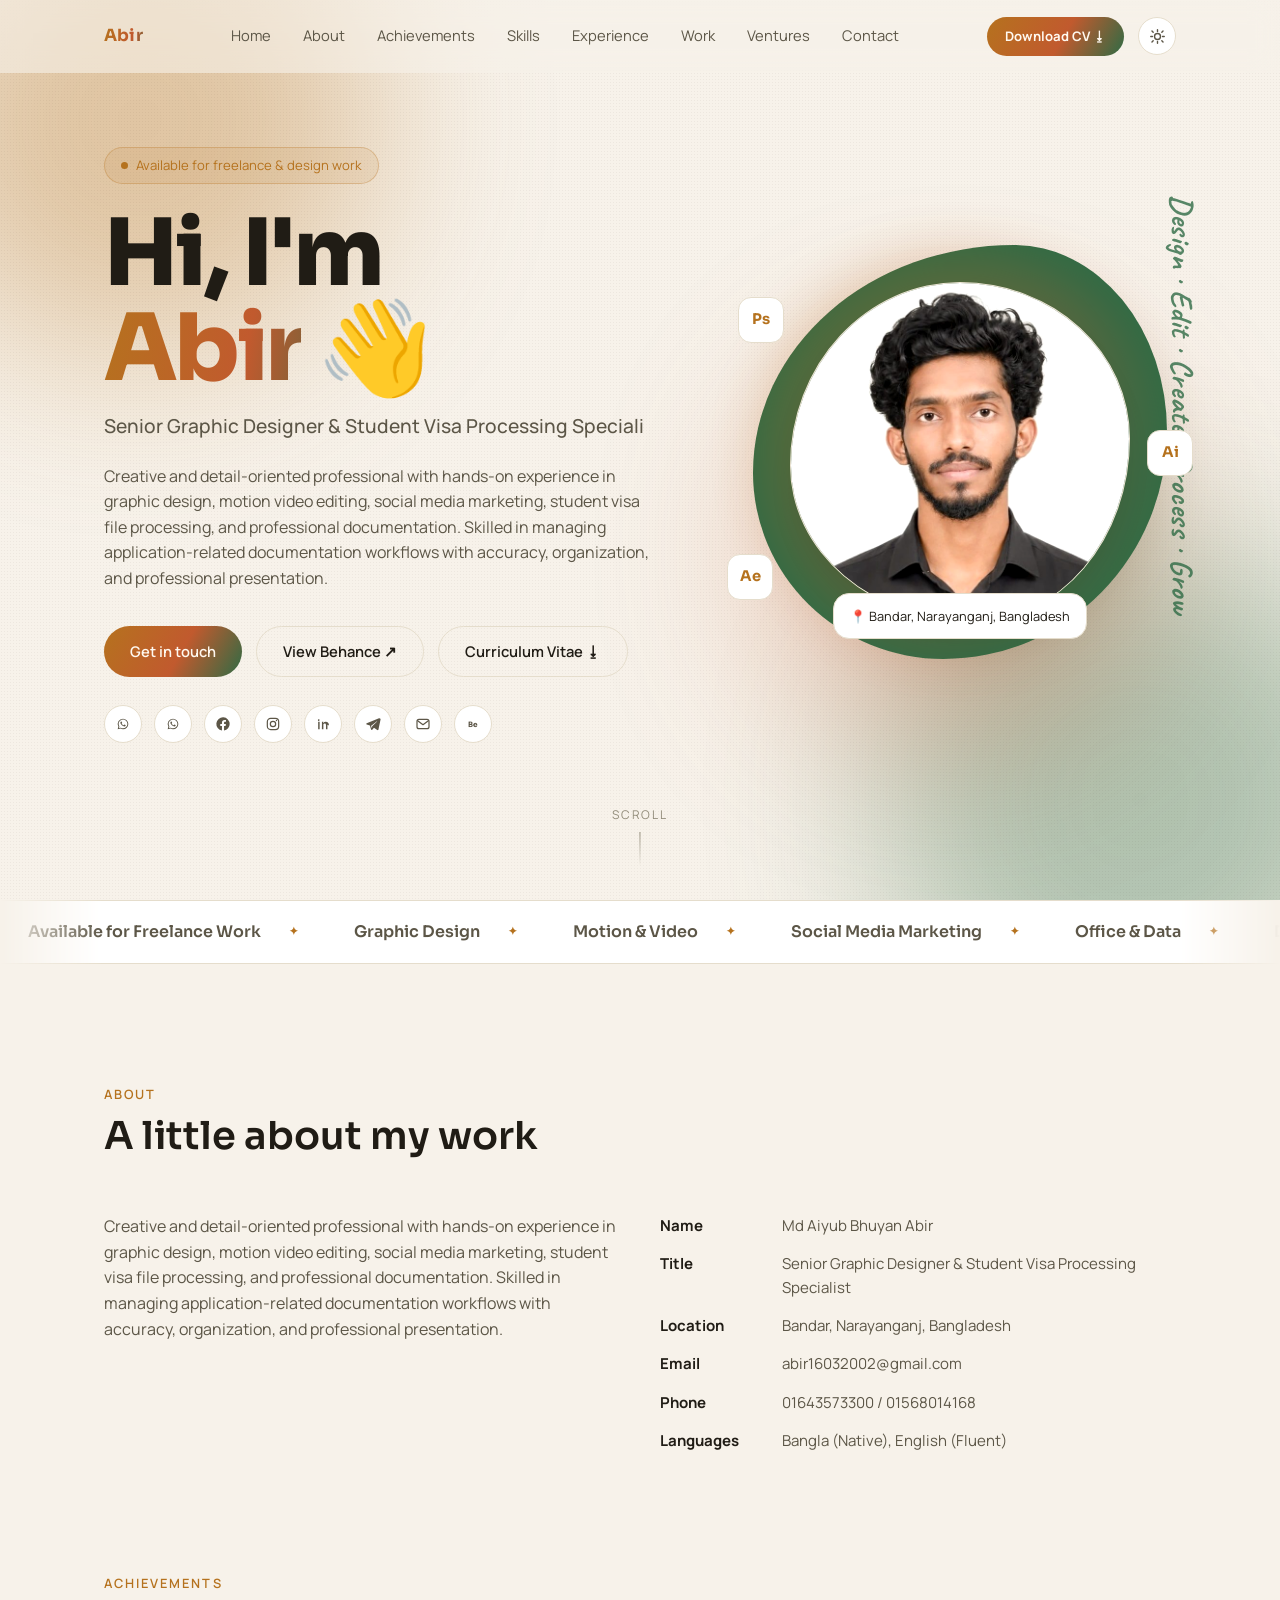
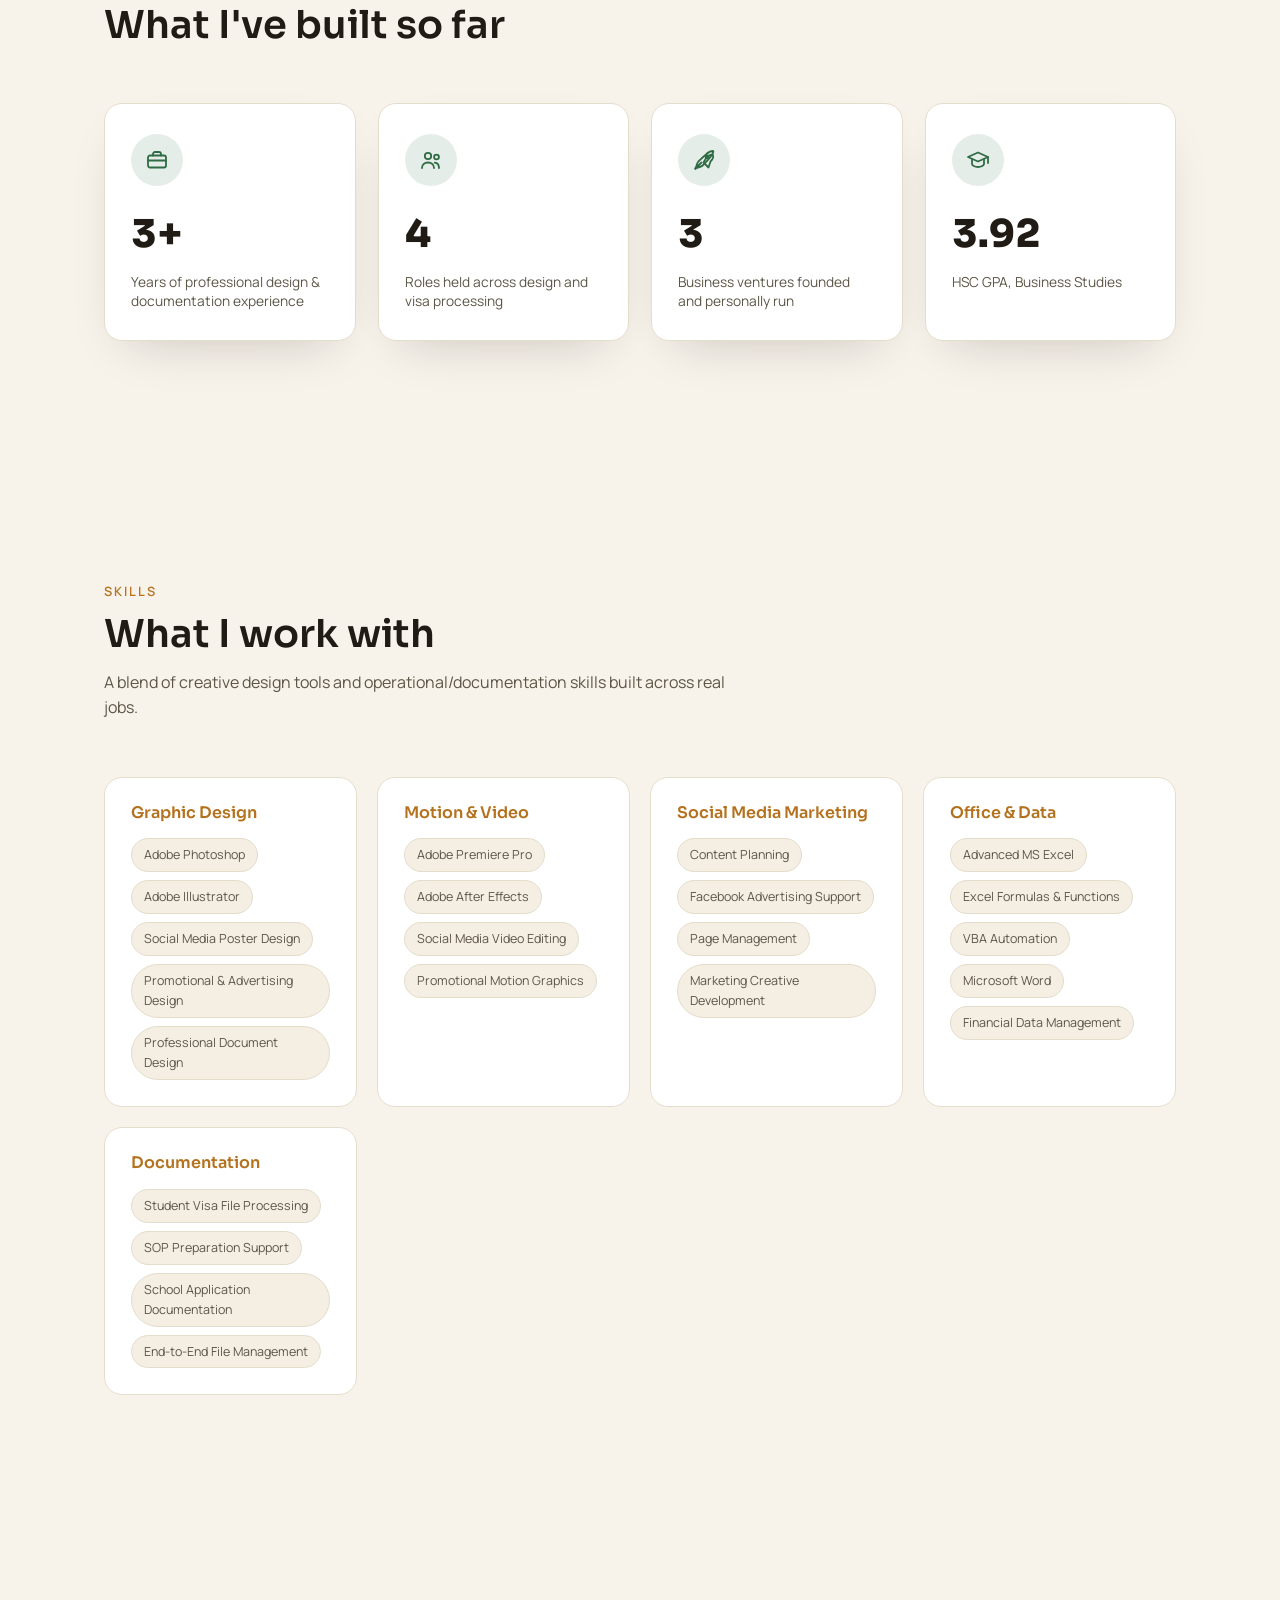
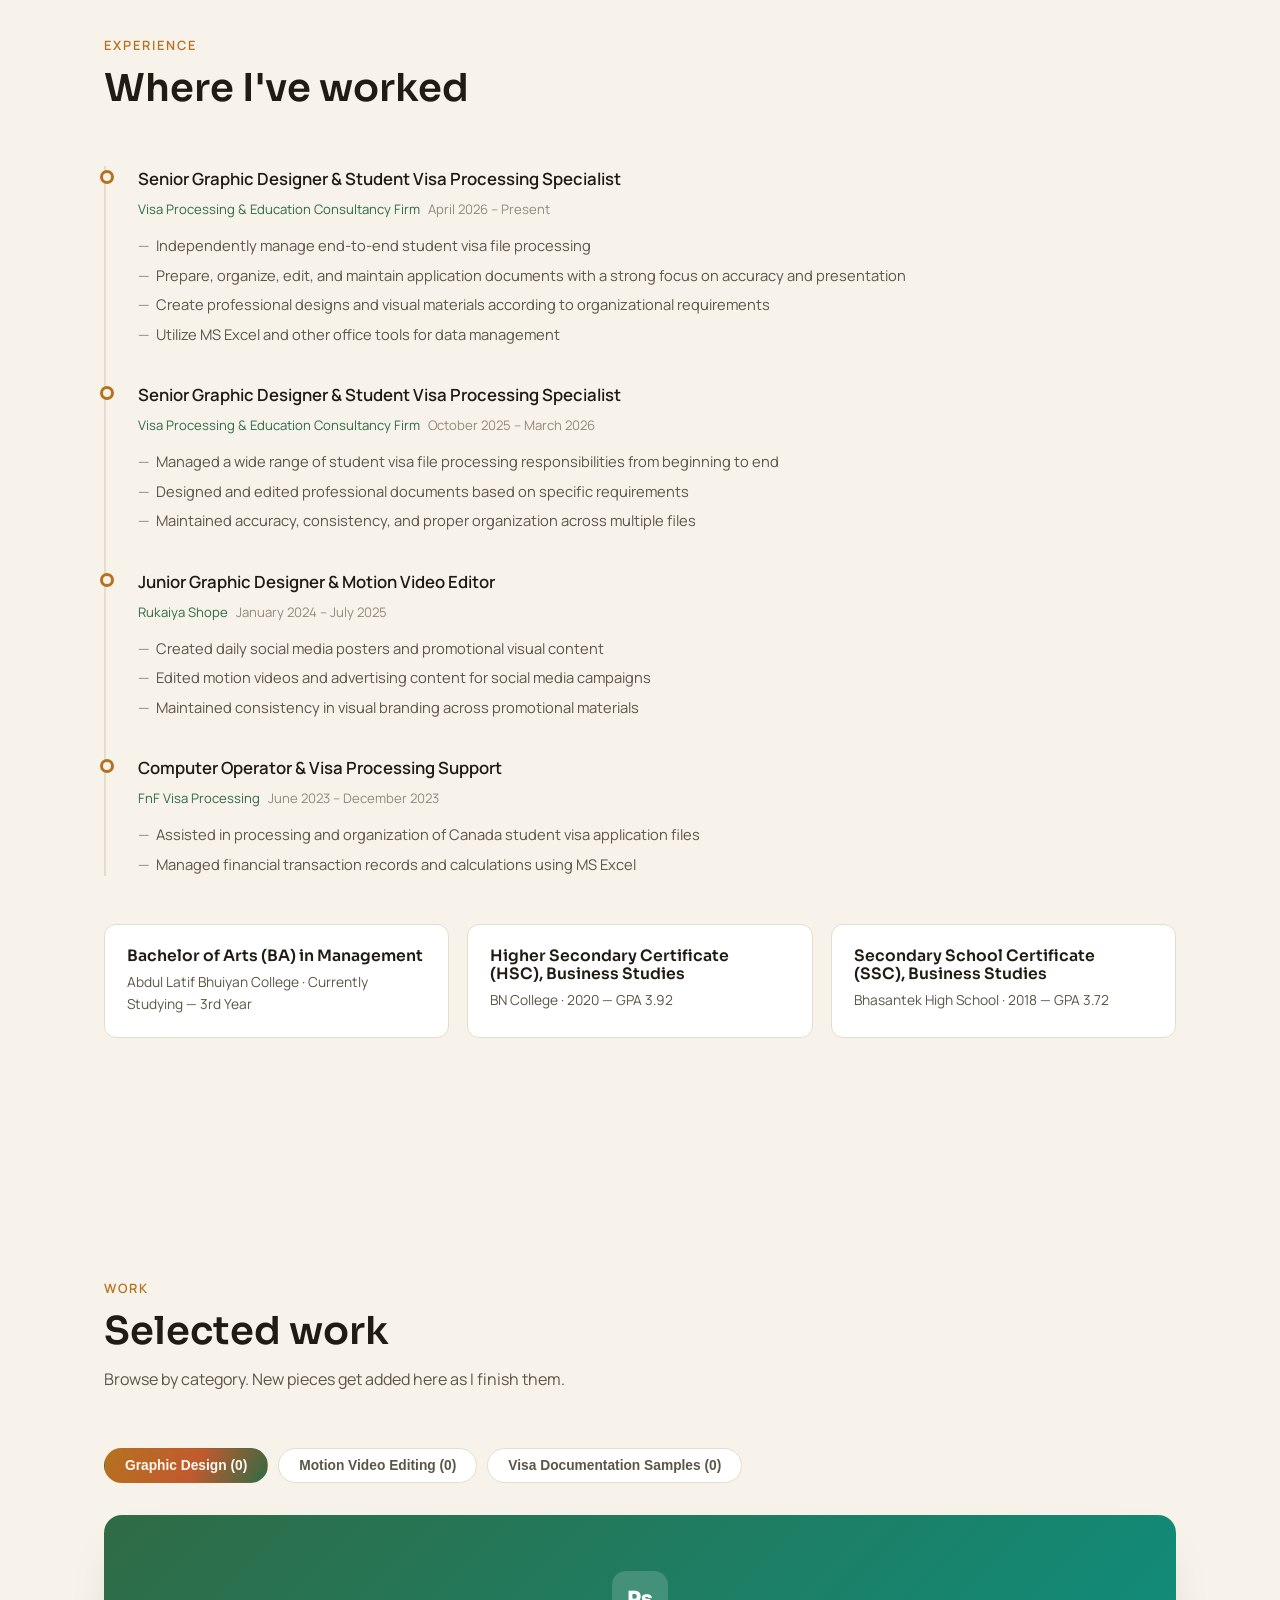
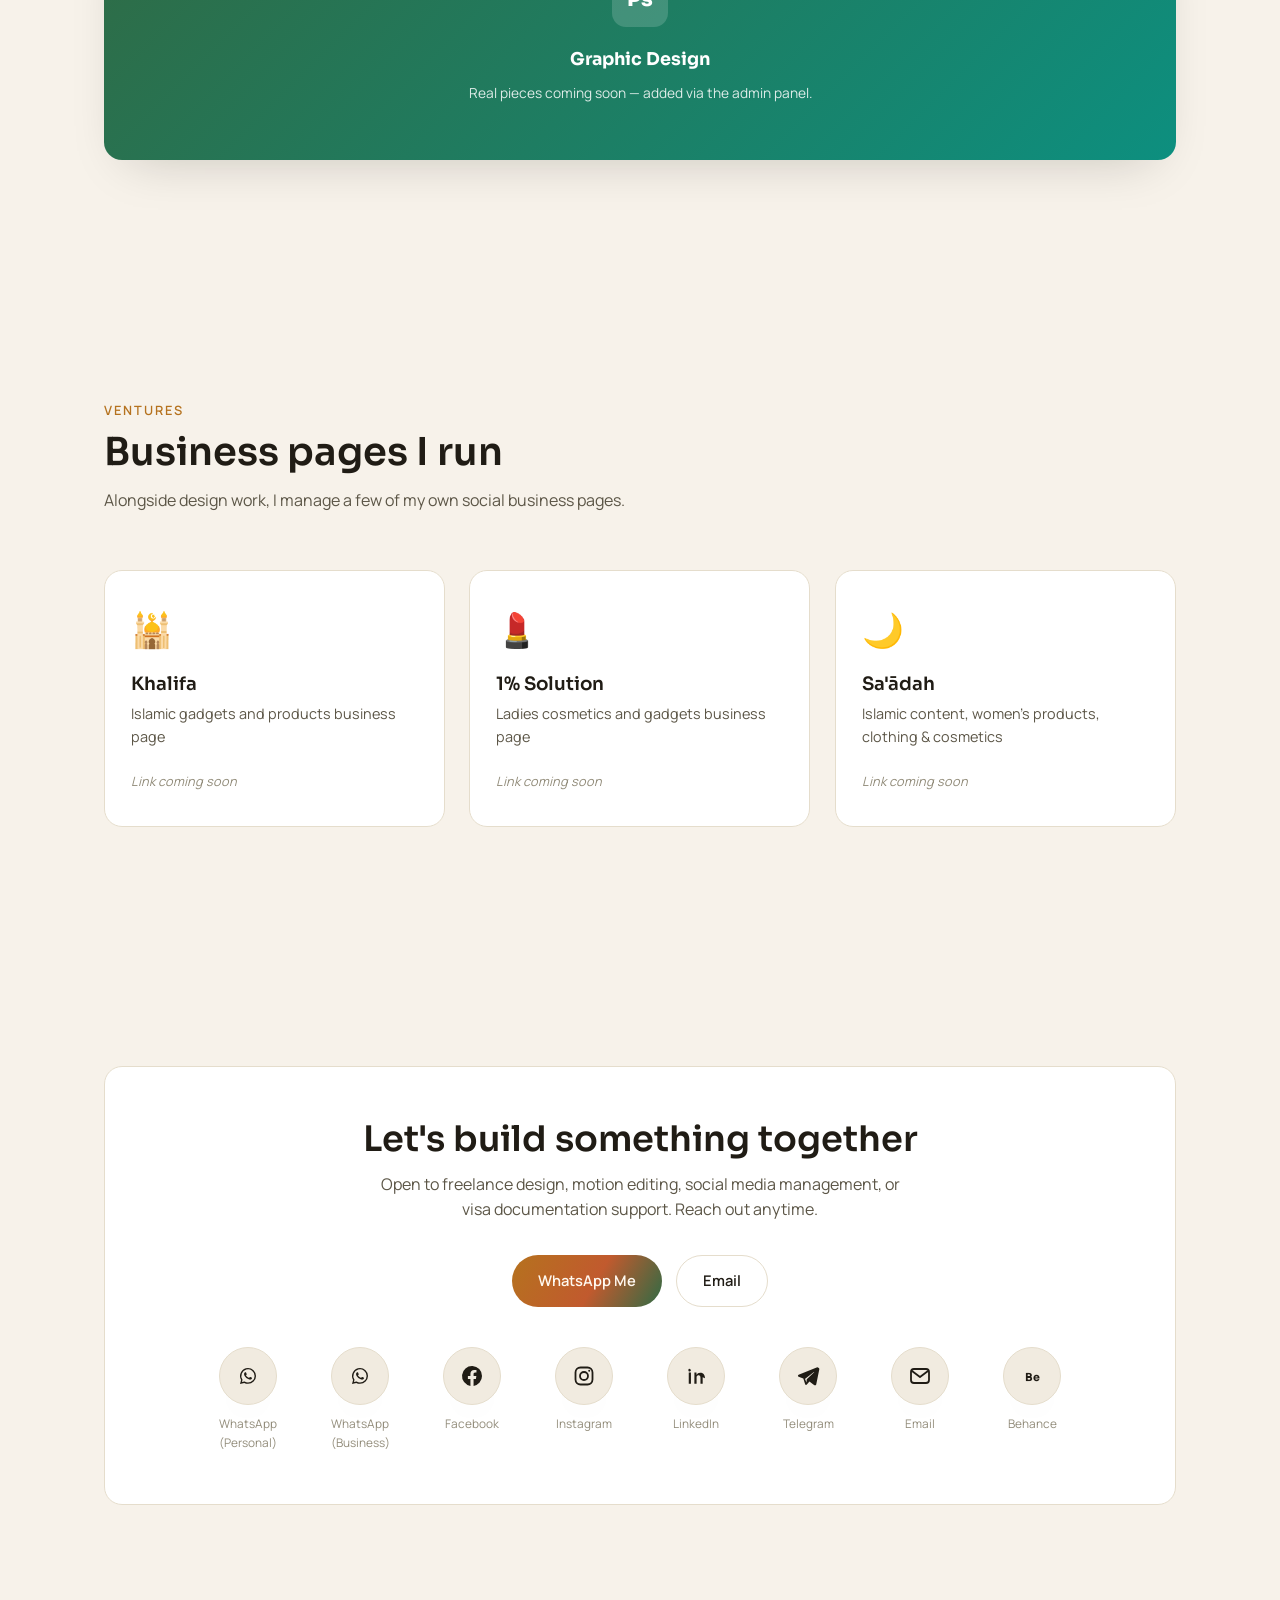
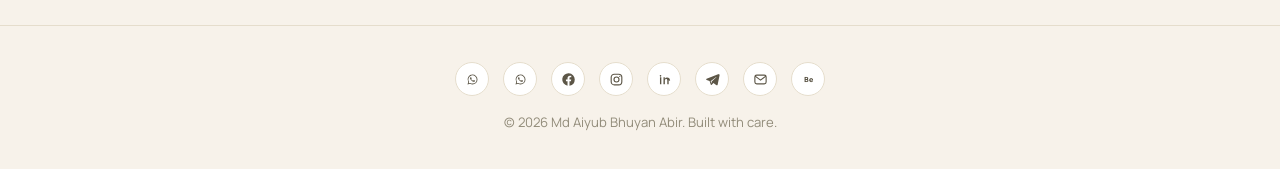
==== index.html @ fbde4cf9 "Add files via upload" ====
<!DOCTYPE html>
<html lang="en">
<head>
<meta charset="UTF-8">
<meta name="viewport" content="width=device-width, initial-scale=1.0">
<title>Md Aiyub Bhuyan Abir — Portfolio</title>
<meta name="description" content="Graphic Designer, Motion Editor & Student Visa Processing Specialist — portfolio of Md Aiyub Bhuyan Abir.">
<link rel="preconnect" href="https://fonts.googleapis.com">
<link rel="preconnect" href="https://fonts.gstatic.com" crossorigin>
<link href="https://fonts.googleapis.com/css2?family=Sora:wght@500;600;700;800&family=Manrope:wght@400;500;600;700&family=Caveat:wght@600;700&display=swap" rel="stylesheet">
<link rel="stylesheet" href="style.css">
</head>
<body>

<div class="bg-blobs"><div class="blob b1"></div><div class="blob b2"></div><div class="blob b3"></div></div>
<div class="grain"></div>
<div class="scroll-progress" id="scrollProgress"></div>

<nav class="nav" id="nav">
  <div class="container nav-inner">
    <a href="#home" class="brand"><span>Abir</span></a>
    <ul class="nav-links" id="navLinks">
      <li><a href="#home">Home</a></li>
      <li><a href="#about">About</a></li>
      <li><a href="#achievements">Achievements</a></li>
      <li><a href="#skills">Skills</a></li>
      <li><a href="#experience">Experience</a></li>
      <li><a href="#work">Work</a></li>
      <li><a href="#ventures">Ventures</a></li>
      <li><a href="#contact">Contact</a></li>
    </ul>
    <div class="nav-right">
      <a href="#" id="navCvLink" download class="nav-cv">Download CV ⭳</a>
      <button class="theme-toggle" id="themeToggle" aria-label="Toggle light/dark">
        <svg class="i-sun" viewBox="0 0 24 24" fill="none" stroke="currentColor" stroke-width="2" stroke-linecap="round"><circle cx="12" cy="12" r="4.2"/><path d="M12 2.5v2.4M12 19.1v2.4M4.2 4.2l1.7 1.7M18.1 18.1l1.7 1.7M2.5 12h2.4M19.1 12h2.4M4.2 19.8l1.7-1.7M18.1 5.9l1.7-1.7"/></svg>
        <svg class="i-moon" viewBox="0 0 24 24" fill="currentColor"><path d="M20.5 14.6a8.5 8.5 0 1 1-9.1-12 7 7 0 0 0 9.1 12z"/></svg>
      </button>
      <button class="nav-toggle" id="navToggle" aria-label="Menu">☰</button>
    </div>
  </div>
</nav>
<div class="cursor-glow" id="cursorGlow"></div>

<section class="hero" id="home">
  <div class="container hero-inner">
    <div class="reveal in">
      <div class="eyebrow"><span class="dot"></span> Available for freelance & design work</div>
      <h1>Hi, I'm <span class="grad" id="heroName">Abir</span> 👋</h1>
      <div class="hero-title" id="heroTitle"></div>
      <p class="desc" id="heroSummary"></p>
      <div class="hero-cta">
        <a href="#contact" class="btn btn-primary">Get in touch</a>
        <a href="#" id="behanceLink" target="_blank" rel="noopener" class="btn btn-ghost">View Behance ↗</a>
        <a href="#" id="cvLink" download class="btn btn-ghost">Curriculum Vitae ⭳</a>
      </div>
      <div class="hero-socials" id="heroSocials"></div>
    </div>
    <div class="hero-photo">
      <div class="blob-shape"></div>
      <div class="ring"></div>
      <img id="heroPhoto" src="assets/profile.jpg" alt="Portrait">
      <div class="badge" id="heroLocation">📍 Location</div>
      <div class="hero-badge hb-1">Ps</div>
      <div class="hero-badge hb-2">Ai</div>
      <div class="hero-badge hb-4">Ae</div>
    </div>
    <div class="hero-script" aria-hidden="true">Design · Edit · Create · Process · Grow</div>
  </div>
  <div class="scroll-cue"><span>Scroll</span><span class="line"></span></div>
</section>

<div class="marquee"><div class="marquee-track" id="marqueeTrack"></div></div>

<section id="about">
  <div class="container">
    <div class="sec-head reveal">
      <div class="sec-tag">About</div>
      <h2>A little about my work</h2>
    </div>
    <div class="about-grid">
      <div class="reveal">
        <p id="aboutSummary" style="color:var(--text-dim)"></p>
      </div>
      <ul class="info-list reveal">
        <li><b>Name</b><span id="infoName"></span></li>
        <li><b>Title</b><span id="infoTitle"></span></li>
        <li><b>Location</b><span id="infoLocation"></span></li>
        <li><b>Email</b><span id="infoEmail"></span></li>
        <li><b>Phone</b><span id="infoPhone"></span></li>
        <li><b>Languages</b><span>Bangla (Native), English (Fluent)</span></li>
      </ul>
    </div>
  </div>
</section>

<section id="achievements">
  <div class="container">
    <div class="sec-head reveal">
      <div class="sec-tag">Achievements</div>
      <h2>What I've built so far</h2>
    </div>
    <div class="achieve-grid" id="achievementsGrid"></div>
  </div>
</section>

<section id="skills">
  <div class="container">
    <div class="sec-head reveal">
      <div class="sec-tag">Skills</div>
      <h2>What I work with</h2>
      <p>A blend of creative design tools and operational/documentation skills built across real jobs.</p>
    </div>
    <div class="skills-grid" id="skillsGrid"></div>
  </div>
</section>

<section id="experience">
  <div class="container">
    <div class="sec-head reveal">
      <div class="sec-tag">Experience</div>
      <h2>Where I've worked</h2>
    </div>
    <div class="timeline" id="timeline"></div>
    <div class="edu-grid" id="eduGrid"></div>
  </div>
</section>

<section id="work">
  <div class="container">
    <div class="sec-head reveal">
      <div class="sec-tag">Work</div>
      <h2>Selected work</h2>
      <p>Browse by category. New pieces get added here as I finish them.</p>
    </div>
    <div class="folder-tabs" id="folderTabs"></div>
    <div class="work-grid" id="workGrid"></div>
  </div>
</section>

<div class="lightbox" id="lightbox">
  <button class="lightbox-close" id="lightboxClose" aria-label="Close">&times;</button>
  <figure>
    <img id="lightboxImg" src="" alt="">
    <figcaption id="lightboxCaption"></figcaption>
  </figure>
</div>

<section id="ventures">
  <div class="container">
    <div class="sec-head reveal">
      <div class="sec-tag">Ventures</div>
      <h2>Business pages I run</h2>
      <p>Alongside design work, I manage a few of my own social business pages.</p>
    </div>
    <div class="venture-grid" id="ventureGrid"></div>
  </div>
</section>

<section id="contact">
  <div class="container">
    <div class="contact-box reveal">
      <h2>Let's build something together</h2>
      <p>Open to freelance design, motion editing, social media management, or visa documentation support. Reach out anytime.</p>
      <div class="contact-actions">
        <a href="#" id="waLink" target="_blank" rel="noopener" class="btn btn-primary">WhatsApp Me</a>
        <a href="#" id="emailLink" class="btn btn-ghost">Email</a>
      </div>
      <div class="connect-grid" id="connectGrid"></div>
    </div>
  </div>
</section>

<footer>
  <div class="container">
    <div class="footer-social" id="footerSocial"></div>
    <p>© <span id="year"></span> <span id="footerName">Md Aiyub Bhuyan Abir</span>. Built with care.</p>
  </div>
</footer>

<div class="toast" id="toast"></div>

<script src="script.js" defer></script>
</body>
</html>
---- style.css ----
/* ===== Design tokens =====
   Theme is time-driven (Bangladesh clock), not OS preference — see script.js.
   Default (bare :root) = LIGHT (daytime 6am-6pm). [data-theme="dark"] = night. */
:root{
  --bg: #f7f2ea;
  --bg-alt: #f1ebe0;
  --surface: #ffffff;
  --surface-2: #f4eee3;
  --border: #e5ddcc;
  --text: #201c15;
  --text-dim: #5c5647;
  --text-faint: #928c7a;
  --accent: #b5721e;
  --accent-2: #2f6b45;
  --accent-3: #c15a2e;
  --danger: #c23a52;
  --accent-rgb: 181,114,30;
  --accent2-rgb: 47,107,69;
  --accent3-rgb: 193,90,46;
  --danger-rgb: 194,58,82;
  --bg-rgb: 247,242,234;
  --ink-rgb: 20,16,8;
  --grain-rgb: 20,16,8;
  --grad: linear-gradient(120deg, var(--accent), var(--accent-3) 55%, var(--accent-2));
  --shadow: 0 20px 50px -24px rgba(var(--ink-rgb),.22);
  --btn-ink: #fff9f0;
  /* Fixed (non-theme-swapped) accent constants, for surfaces that are
     intentionally inverted relative to the page (e.g. the achievements band) */
  --accent-on-dark: #f2b544;
  --accent-on-light: #b5721e;
  --achieve-accent: var(--accent-on-dark);
  --radius: 18px;
  --radius-sm: 12px;
  --maxw: 1120px;
  --ease: cubic-bezier(.16,.84,.44,1);
}

:root[data-theme="dark"]{
  --bg: #0b0d13;
  --bg-alt: #10131b;
  --surface: #161923;
  --surface-2: #1c202c;
  --border: #292d3a;
  --text: #f0efe9;
  --text-dim: #a3a2ab;
  --text-faint: #6f6e78;
  --accent: #f2b544;
  --accent-2: #4ade80;
  --accent-3: #e8935a;
  --danger: #f2617a;
  --accent-rgb: 242,181,68;
  --accent2-rgb: 74,222,128;
  --accent3-rgb: 232,147,90;
  --danger-rgb: 242,97,122;
  --bg-rgb: 11,13,19;
  --ink-rgb: 0,0,0;
  --grain-rgb: 255,255,255;
  --shadow: 0 20px 60px -20px rgba(0,0,0,.6);
  --btn-ink: #171208;
  --achieve-accent: var(--accent-on-light);
}

*,*::before,*::after{ box-sizing: border-box; }
html{ scroll-behavior: smooth; }
body{
  margin:0;
  background: var(--bg);
  color: var(--text);
  font-family: 'Manrope', -apple-system, BlinkMacSystemFont, 'Segoe UI', Roboto, sans-serif;
  line-height: 1.6;
  -webkit-font-smoothing: antialiased;
  overflow-x: hidden;
  transition: background .5s var(--ease), color .5s var(--ease);
}
h1,h2,h3,h4,.brand,.stat b{ font-family: 'Sora', 'Manrope', sans-serif; text-wrap: balance; }
img{ max-width:100%; display:block; }
a{ color: inherit; text-decoration: none; }
h1,h2,h3,h4{ margin:0; line-height:1.15; font-weight:600; }
p{ margin:0; }
ul{ margin:0; padding:0; list-style:none; }
.container{ max-width: var(--maxw); margin: 0 auto; padding: 0 24px; }
section{ position: relative; padding: 120px 0; }
@media (max-width: 720px){ section{ padding: 80px 0; } }

/* ===== Background ambience ===== */
.bg-blobs{ position: fixed; inset:0; z-index:-2; overflow:hidden; background: var(--bg); }
.blob{
  position:absolute; border-radius:50%; filter: blur(90px); opacity:.35;
  animation: float 18s ease-in-out infinite;
}
.blob.b1{ width:480px; height:480px; background: var(--accent); top:-120px; left:-100px; }
.blob.b2{ width:520px; height:520px; background: var(--accent-2); bottom:-160px; right:-120px; animation-delay: -6s; }
.blob.b3{ width:380px; height:380px; background: var(--accent-3); top:40%; left:60%; animation-delay: -12s; }
@keyframes float{
  0%,100%{ transform: translate(0,0) scale(1); }
  33%{ transform: translate(30px,-40px) scale(1.08); }
  66%{ transform: translate(-25px,25px) scale(0.95); }
}
.grain{ position: fixed; inset:0; z-index:-1; pointer-events:none;
  background-image: radial-gradient(rgba(var(--grain-rgb),.045) 1px, transparent 1px);
  background-size: 3px 3px; }

/* ===== Scroll progress ===== */
.scroll-progress{ position: fixed; top:0; left:0; height:3px; width:0%; background: var(--grad); z-index:110; transition: width .1s linear; }

/* ===== Nav ===== */
.nav{
  position: fixed; top:0; left:0; right:0; z-index: 100;
  backdrop-filter: blur(14px); background: rgba(var(--bg-rgb),.6);
  border-bottom: 1px solid transparent; transition: border-color .3s var(--ease), background .3s;
}
.nav.scrolled{ border-color: var(--border); background: rgba(var(--bg-rgb),.88); }
.nav-inner{ display:flex; align-items:center; justify-content:space-between; height:72px; }
.brand{ font-weight:700; font-size:1.05rem; letter-spacing:.2px; }
.brand span{ background: linear-gradient(100deg, var(--accent), var(--accent-3) 30%, var(--accent-2) 60%, var(--accent) 90%); background-size:250% auto; -webkit-background-clip:text; background-clip:text; color:transparent; animation: shimmer 7s linear infinite; }
.nav-links{ display:flex; gap:32px; }
.nav-links a{ font-size:.92rem; color: var(--text-dim); transition: color .2s; position:relative; }
.nav-links a:hover{ color: var(--text); }
.nav-toggle{ display:none; background:none; border:none; color:var(--text); font-size:1.5rem; cursor:pointer; }
.nav-cv{ font-size:.82rem; font-weight:700; padding:9px 18px; border-radius:999px; background: var(--grad); color: var(--btn-ink); white-space:nowrap; }
@media (max-width:640px){ .nav-cv{ display:none; } }
.theme-toggle{
  display:inline-flex; align-items:center; justify-content:center; width:38px; height:38px; border-radius:50%;
  background: var(--surface); border:1px solid var(--border); color: var(--text-dim); cursor:pointer; flex-shrink:0;
  transition: color .3s, border-color .3s, transform .3s var(--ease);
}
.theme-toggle:hover{ color: var(--accent); border-color: var(--accent); transform: rotate(18deg); }
.theme-toggle svg{ width:17px; height:17px; }
.theme-toggle .i-moon{ display:none; }
:root[data-theme="dark"] .theme-toggle .i-sun{ display:none; }
:root[data-theme="dark"] .theme-toggle .i-moon{ display:block; }
.nav-right{ display:flex; align-items:center; gap:14px; }
@media (max-width: 760px){
  .nav-links{ position:fixed; top:72px; left:0; right:0; background: var(--bg-alt); flex-direction:column; gap:0; border-bottom:1px solid var(--border);
    transform: translateY(-130%); transition: transform .35s var(--ease); }
  .nav-links.open{ transform: translateY(0); }
  .nav-links a{ padding:16px 24px; border-top:1px solid var(--border); }
  .nav-toggle{ display:block; }
}

/* ===== Buttons ===== */
.btn{
  display:inline-flex; align-items:center; gap:8px; padding:13px 26px; border-radius:999px;
  font-weight:600; font-size:.92rem; cursor:pointer; border:1px solid var(--border);
  transition: transform .25s var(--ease), box-shadow .25s var(--ease), border-color .25s;
  background: var(--surface);
}
.btn:hover{ transform: translateY(-3px); border-color: var(--accent); box-shadow: 0 12px 30px -12px rgba(var(--accent-rgb),.35); }
.btn-primary{ background: var(--grad); color: var(--btn-ink); border:none; }
.btn-primary:hover{ box-shadow: 0 14px 34px -10px rgba(var(--accent2-rgb),.45); }
.btn-sm{ padding:9px 18px; font-size:.82rem; }
.btn-ghost{ background:transparent; }
.btn-danger{ background:transparent; border-color: rgba(var(--danger-rgb),.35); color:var(--danger); }
.btn-danger:hover{ border-color:var(--danger); box-shadow:none; }

/* ===== Hero ===== */
.hero{ min-height:100svh; display:flex; align-items:center; padding-top:110px; }
.hero-inner{ position:relative; display:grid; grid-template-columns: 1.15fr .85fr; gap:56px; align-items:center; }
@media (max-width: 860px){ .hero-inner{ grid-template-columns:1fr; text-align:center; } .hero-photo{ order:-1; margin:0 auto; } }
.eyebrow{ display:inline-flex; align-items:center; gap:8px; font-size:.82rem; color: var(--accent); background: rgba(var(--accent-rgb),.1);
  border:1px solid rgba(var(--accent-rgb),.3); padding:7px 16px; border-radius:999px; margin-bottom:22px; }
.eyebrow .dot{ width:7px; height:7px; border-radius:50%; background: var(--accent); box-shadow:0 0 0 0 rgba(var(--accent-rgb),.6); animation: pulse 2s infinite; }
@keyframes pulse{ 0%{ box-shadow:0 0 0 0 rgba(var(--accent-rgb),.5);} 70%{ box-shadow:0 0 0 8px rgba(var(--accent-rgb),0);} 100%{ box-shadow:0 0 0 0 rgba(var(--accent-rgb),0);} }
.hero h1{ font-size: clamp(3rem, 7.8vw, 5.8rem); letter-spacing:-.035em; font-weight:800; line-height:1.03; }
.grad-text, .hero h1 .grad{
  background: linear-gradient(100deg, var(--accent), var(--accent-3) 30%, var(--accent-2) 60%, var(--accent) 90%);
  background-size: 250% auto;
  -webkit-background-clip:text; background-clip:text; color:transparent;
  animation: shimmer 7s linear infinite;
}
@keyframes shimmer{ to{ background-position: -250% center; } }
@media (prefers-reduced-motion: reduce){ .grad-text, .hero h1 .grad{ animation:none; } }
.hero-title{ margin-top:14px; font-size:1.2rem; color: var(--text-dim); font-weight:500; min-height:1.6em; }
.hero-title .cursor{ display:inline-block; width:2px; background:var(--accent); margin-left:2px; animation: blink 1s steps(1) infinite; }
@keyframes blink{ 50%{ opacity:0; } }
.hero p.desc{ margin-top:22px; color: var(--text-dim); max-width:56ch; }
@media (max-width:860px){ .hero p.desc{ margin-inline:auto; } }
.hero-cta{ margin-top:34px; display:flex; gap:14px; flex-wrap:wrap; }
@media (max-width:860px){ .hero-cta{ justify-content:center; } }
.hero-socials{ display:flex; gap:12px; flex-wrap:wrap; margin-top:28px; }
@media (max-width:860px){ .hero-socials{ justify-content:center; } }
.hero-socials a{ width:38px; height:38px; border-radius:50%; display:flex; align-items:center; justify-content:center;
  background: var(--surface); border:1px solid var(--border); color: var(--text-dim); transition: all .25s var(--ease); }
.hero-socials a svg{ width:16px; height:16px; }
.hero-socials a:hover{ color: var(--btn-ink); background: var(--grad); border-color: transparent; transform: translateY(-3px); }
.hero-photo{ position:relative; width:min(370px,82vw); aspect-ratio:1/1; justify-self:center; margin-top:14px; }
.hero-photo .blob-shape{
  position:absolute; inset:-6%; z-index:0; background: var(--accent-2);
  border-radius: 63% 37% 54% 46% / 55% 45% 55% 45%;
  animation: blobMorph 12s ease-in-out infinite;
}
@keyframes blobMorph{
  0%,100%{ border-radius: 63% 37% 54% 46% / 55% 45% 55% 45%; }
  50%{ border-radius: 45% 55% 40% 60% / 50% 55% 45% 50%; }
}
.hero-photo .ring{ position:absolute; inset:-14px; z-index:0; border-radius:50%; background: var(--grad); opacity:.28; filter:blur(26px); animation: spin 10s linear infinite; }
@keyframes spin{ to{ transform: rotate(360deg); } }
.hero-photo img{ position:relative; z-index:1; width:92%; height:92%; margin:4%; object-fit:cover; border-radius:50% 50% 46% 54% / 54% 46% 54% 46%;
  border:1px solid var(--border); box-shadow: var(--shadow); filter: grayscale(.15) contrast(1.08) saturate(1.05); }
.hero-photo .badge{ position:absolute; bottom:-2px; left:50%; transform:translateX(-50%); background: var(--surface); border:1px solid var(--border); border-radius:16px;
  padding:12px 16px; font-size:.8rem; box-shadow: var(--shadow); z-index:3; white-space:nowrap; }
.hero-script{
  position:absolute; right:-6px; top:8%; z-index:1; writing-mode: vertical-rl;
  font-family:'Caveat','Sora',cursive; font-size:1.9rem; font-weight:700; color: var(--accent-2); opacity:.8; letter-spacing:.02em;
}
@media (max-width:1180px){ .hero-script{ display:none; } }
.hero-badge{
  position:absolute; display:flex; align-items:center; justify-content:center; z-index:2;
  width:46px; height:46px; border-radius:13px; background: var(--surface); border:1px solid var(--border);
  font-family:'Sora',sans-serif; font-weight:700; font-size:.92rem; color: var(--accent); box-shadow: var(--shadow);
  animation: badgeFloat 5s ease-in-out infinite;
}
.hero-badge.hb-1{ top:8%; left:-10%; animation-delay:0s; --r:-8deg; }
.hero-badge.hb-2{ top:44%; right:-13%; animation-delay:.6s; --r:6deg; }
.hero-badge.hb-4{ bottom:10%; left:-13%; animation-delay:1.8s; --r:-5deg; }
@keyframes badgeFloat{ 0%,100%{ transform: translateY(0) rotate(var(--r,0deg)); } 50%{ transform: translateY(-10px) rotate(var(--r,0deg)); } }
@media (max-width:860px){ .hero-badge{ display:none; } }
@media (prefers-reduced-motion: reduce){ .hero-badge{ animation:none; } }
.scroll-cue{ position:absolute; bottom:34px; left:50%; transform:translateX(-50%); display:flex; flex-direction:column; align-items:center; gap:8px;
  color: var(--text-faint); font-size:.75rem; letter-spacing:.14em; text-transform:uppercase; }
.scroll-cue .line{ width:1px; height:34px; background: linear-gradient(var(--text-faint), transparent); animation: scrolldown 1.8s infinite; }
@keyframes scrolldown{ 0%{ transform: scaleY(0); transform-origin:top; } 50%{ transform: scaleY(1); transform-origin:top; } 51%{ transform-origin:bottom; }
  100%{ transform: scaleY(0); transform-origin:bottom; } }

/* ===== Marquee ribbon ===== */
.marquee{
  position:relative; border-block:1px solid var(--border); background: var(--surface);
  overflow:hidden; padding:18px 0;
  -webkit-mask-image: linear-gradient(90deg, transparent, #000 8%, #000 92%, transparent);
  mask-image: linear-gradient(90deg, transparent, #000 8%, #000 92%, transparent);
}
.marquee-track{ display:flex; width:max-content; gap:0; animation: marquee 34s linear infinite; }
.marquee:hover .marquee-track{ animation-play-state: paused; }
.marquee-item{ display:flex; align-items:center; gap:14px; padding:0 28px; font-family:'Sora',sans-serif; font-weight:600; font-size:1rem; color: var(--text-dim); white-space:nowrap; }
.marquee-item::after{ content:'✦'; margin-left:14px; color: var(--accent); font-size:.7rem; }
@keyframes marquee{ to{ transform: translateX(-50%); } }
@media (prefers-reduced-motion: reduce){ .marquee-track{ animation:none; } }

/* ===== Section headers ===== */
.sec-head{ margin-bottom:56px; max-width:640px; }
.sec-tag{ font-size:.8rem; text-transform:uppercase; letter-spacing:.16em; color: var(--accent); font-weight:600; }
.sec-head h2{ font-size: clamp(1.8rem,3.4vw,2.4rem); margin-top:10px; }
.sec-head p{ margin-top:14px; color: var(--text-dim); }

/* ===== Reveal animation ===== */
.reveal{ opacity:0; transform: translateY(28px); transition: opacity .7s var(--ease), transform .7s var(--ease); }
.reveal.in{ opacity:1; transform:none; }
.stagger > *{ transition-delay: calc(var(--i,0) * 70ms); }

/* ===== About / stats ===== */
.about-grid{ display:grid; grid-template-columns: 1fr 1fr; gap:40px; }
@media (max-width:820px){ .about-grid{ grid-template-columns:1fr; } }
.stat-row{ display:grid; grid-template-columns: repeat(3,1fr); gap:16px; margin-top:32px; }
.stat{ background: var(--surface); border:1px solid var(--border); border-radius: var(--radius-sm); padding:20px 16px; text-align:center; }
.stat b{ display:block; font-size:1.6rem; font-variant-numeric: tabular-nums; background: linear-gradient(100deg, var(--accent), var(--accent-3) 30%, var(--accent-2) 60%, var(--accent) 90%); background-size:250% auto; -webkit-background-clip:text; background-clip:text; color:transparent; animation: shimmer 7s linear infinite; }
.stat span{ font-size:.78rem; color: var(--text-dim); }
.info-list{ display:flex; flex-direction:column; gap:14px; }
.info-list li{ display:flex; gap:12px; align-items:flex-start; color: var(--text-dim); font-size:.94rem; }
.info-list b{ color: var(--text); min-width:110px; display:inline-block; }

/* ===== Achievements (icon cards) ===== */
#achievements{ padding-top:0; }
.achieve-grid{ display:grid; grid-template-columns: repeat(auto-fit,minmax(220px,1fr)); gap:22px; }
.achieve-card{
  background: var(--surface); border:1px solid var(--border); border-radius: var(--radius);
  padding:30px 26px; box-shadow: var(--shadow); transition: transform .3s var(--ease), border-color .3s;
}
.achieve-card:hover{ transform: translateY(-6px); border-color: var(--accent-2); }
.achieve-icon{
  width:52px; height:52px; border-radius:50%; display:flex; align-items:center; justify-content:center;
  background: rgba(var(--accent2-rgb),.12); color: var(--accent-2); margin-bottom:18px;
}
.achieve-icon svg{ width:24px; height:24px; }
.achieve-value{ font-family:'Sora',sans-serif; font-weight:800; font-size: clamp(1.8rem,3.2vw,2.4rem); font-variant-numeric: tabular-nums; color: var(--text); }
.achieve-label{ margin-top:6px; font-size:.86rem; color: var(--text-dim); line-height:1.4; }

/* ===== Skills ===== */
.skills-grid{ display:grid; grid-template-columns: repeat(auto-fit,minmax(240px,1fr)); gap:20px; }
.skill-card{ background: var(--surface); border:1px solid var(--border); border-radius: var(--radius); padding:26px; transition: transform .3s var(--ease), border-color .3s; }
.skill-card:hover{ transform: translateY(-6px); border-color: var(--accent); }
.skill-card h3{ font-size:1rem; margin-bottom:16px; color: var(--accent); }
.tag-row{ display:flex; flex-wrap:wrap; gap:8px; }
.tag{ font-size:.78rem; padding:6px 12px; border-radius:999px; background: var(--surface-2); border:1px solid var(--border); color: var(--text-dim); }

/* ===== Timeline ===== */
.timeline{ position:relative; padding-left:32px; border-left:2px solid var(--border); display:flex; flex-direction:column; gap:36px; }
.tl-item{ position:relative; }
.tl-item::before{ content:''; position:absolute; left:-38px; top:4px; width:14px; height:14px; border-radius:50%; background: var(--bg);
  border:3px solid var(--accent); }
.tl-role{ font-size:1.05rem; font-weight:600; }
.tl-meta{ display:flex; flex-wrap:wrap; gap:8px; margin:6px 0 14px; font-size:.82rem; color: var(--accent-2); }
.tl-meta span:nth-child(2){ color: var(--text-faint); }
.tl-item ul{ display:flex; flex-direction:column; gap:6px; }
.tl-item ul li{ color: var(--text-dim); font-size:.92rem; position:relative; padding-left:18px; }
.tl-item ul li::before{ content:'—'; position:absolute; left:0; color: var(--text-faint); }

.edu-grid{ display:grid; grid-template-columns:repeat(auto-fit,minmax(260px,1fr)); gap:18px; margin-top:48px; }
.edu-card{ background: var(--surface); border:1px solid var(--border); border-radius: var(--radius-sm); padding:22px; }
.edu-card h4{ font-size:.98rem; }
.edu-card p{ color: var(--text-dim); font-size:.86rem; margin-top:6px; }

/* ===== Work / Projects gallery ===== */
.folder-tabs{ display:flex; flex-wrap:wrap; gap:10px; margin-bottom:32px; }
.folder-tab{
  padding:9px 20px; border-radius:999px; border:1px solid var(--border); background: var(--surface);
  color: var(--text-dim); font-size:.86rem; font-weight:600; cursor:pointer; transition: all .25s var(--ease);
}
.folder-tab:hover{ border-color: var(--accent); color: var(--text); }
.folder-tab.active{ background: var(--grad); color: var(--btn-ink); border-color: transparent; }
.work-grid{ display:grid; grid-template-columns: repeat(auto-fill,minmax(240px,1fr)); gap:20px; }
.work-card{
  position:relative; border-radius: var(--radius-sm); overflow:hidden; aspect-ratio: 4/3; cursor:pointer;
  border:1px solid var(--border); background: var(--surface-2);
}
.work-card img{ width:100%; height:100%; object-fit:cover; transition: transform .5s var(--ease); }
.work-card:hover img{ transform: scale(1.07); }
.work-card figcaption{
  position:absolute; left:0; right:0; bottom:0; padding:14px 16px; font-size:.84rem; font-weight:600;
  color:#fff; background: linear-gradient(to top, rgba(0,0,0,.72), transparent);
}
.work-empty{
  grid-column: 1/-1; border-radius: var(--radius); padding:56px 24px;
  text-align:center; color:#fff; box-shadow: var(--shadow);
}
.work-empty-icon{
  width:56px; height:56px; margin:0 auto 18px; border-radius:14px; background: rgba(255,255,255,.16);
  display:flex; align-items:center; justify-content:center; font-family:'Sora',sans-serif; font-weight:800; font-size:1.3rem;
}
.work-empty-title{ font-family:'Sora',sans-serif; font-weight:700; font-size:1.1rem; }
.work-empty-sub{ margin-top:8px; font-size:.86rem; opacity:.85; }
.lightbox{
  position:fixed; inset:0; z-index:200; display:flex; align-items:center; justify-content:center;
  background: rgba(var(--ink-rgb),.82); opacity:0; pointer-events:none; transition: opacity .3s;
  padding:32px;
}
.lightbox.open{ opacity:1; pointer-events:auto; }
.lightbox figure{ margin:0; max-width:min(900px,92vw); max-height:88vh; }
.lightbox img{ max-width:100%; max-height:78vh; border-radius:10px; display:block; margin:0 auto; }
.lightbox figcaption{ color:#fff; text-align:center; margin-top:14px; font-size:.9rem; opacity:.85; }
.lightbox-close{
  position:absolute; top:22px; right:26px; background:none; border:none; color:#fff; font-size:2rem;
  cursor:pointer; line-height:1;
}

/* ===== Ventures ===== */
.venture-grid{ display:grid; grid-template-columns: repeat(auto-fit,minmax(260px,1fr)); gap:24px; }
.venture-card{ position:relative; background: var(--surface); border:1px solid var(--border); border-radius: var(--radius); padding:32px 26px;
  overflow:hidden; transition: transform .35s var(--ease), border-color .35s; }
.venture-card:hover{ transform: translateY(-8px); border-color: var(--accent-2); }
.venture-card::after{ content:''; position:absolute; inset:0; background: var(--grad); opacity:0; transition: opacity .35s; z-index:0; }
.venture-card:hover::after{ opacity:.06; }
.venture-icon{ font-size:2.1rem; margin-bottom:16px; }
.venture-card h3{ font-size:1.15rem; margin-bottom:8px; position:relative; z-index:1; }
.venture-card p{ color: var(--text-dim); font-size:.9rem; margin-bottom:20px; position:relative; z-index:1; }
.venture-link{ font-size:.85rem; font-weight:600; color: var(--accent); display:inline-flex; align-items:center; gap:6px; position:relative; z-index:1; }
.venture-link .arrow{ transition: transform .25s; }
.venture-card:hover .venture-link .arrow{ transform: translateX(4px); }
.venture-soon{ font-size:.8rem; color: var(--text-faint); font-style:italic; }

/* ===== Contact ===== */
.contact-box{ background: var(--surface); border:1px solid var(--border); border-radius: var(--radius); padding: 52px; text-align:center; }
@media (max-width:640px){ .contact-box{ padding:34px 22px; } }
.contact-box h2{ font-size: clamp(1.6rem,3vw,2.2rem); }
.contact-box p{ color: var(--text-dim); margin-top:12px; max-width:52ch; margin-inline:auto; }
.contact-actions{ display:flex; flex-wrap:wrap; gap:14px; justify-content:center; margin-top:32px; }

/* ===== Connect (socials) ===== */
.connect-grid{ display:flex; flex-wrap:wrap; gap:20px; justify-content:center; margin-top:40px; }
.connect-item{ display:flex; flex-direction:column; align-items:center; gap:10px; width:92px; }
.connect-icon{
  width:58px; height:58px; border-radius:50%; display:flex; align-items:center; justify-content:center;
  background: var(--bg-alt); border:1px solid var(--border); color: var(--text);
  box-shadow: var(--shadow);
  transition: transform .3s var(--ease), color .3s, border-color .3s, box-shadow .3s;
}
.connect-icon svg{ width:24px; height:24px; }
.connect-item:hover .connect-icon{
  transform: translateY(-6px) scale(1.06); color: var(--accent); border-color: var(--accent);
  box-shadow: 0 12px 28px -12px rgba(var(--accent-rgb),.45);
}
.connect-label{ font-size:.74rem; color: var(--text-faint); text-align:center; }

footer{ padding:36px 0; text-align:center; color: var(--text-faint); font-size:.82rem; border-top:1px solid var(--border); }
footer a{ color: var(--text-dim); }
footer a:hover{ color: var(--accent); }
.footer-social{ display:flex; gap:14px; justify-content:center; margin-bottom:16px; }
.footer-social a{ width:34px; height:34px; border-radius:50%; display:flex; align-items:center; justify-content:center;
  background: var(--surface); border:1px solid var(--border); color: var(--text-dim); transition: color .25s, border-color .25s, transform .25s; }
.footer-social a:hover{ color: var(--accent); border-color: var(--accent); transform: translateY(-3px); }
.footer-social svg{ width:15px; height:15px; }

/* ===== Ambient cursor glow (fine-pointer only) ===== */
.cursor-glow{
  position: fixed; top:0; left:0; width:520px; height:520px; margin:-260px 0 0 -260px;
  border-radius:50%; pointer-events:none; z-index:-1; opacity:0;
  background: radial-gradient(circle, rgba(var(--accent-rgb),.16), transparent 70%);
  transition: opacity .4s; will-change: transform;
}
.cursor-glow.active{ opacity:1; }

/* ===== Venture card tilt support ===== */
.venture-card{ transform-style: preserve-3d; will-change: transform; }

/* ===== Toast (email-copied feedback) ===== */
.toast{
  position: fixed; left:50%; bottom:28px; transform: translate(-50%, 12px); z-index:300;
  background: var(--text); color: var(--bg); padding:12px 22px; border-radius:999px; font-size:.86rem; font-weight:600;
  box-shadow: var(--shadow); opacity:0; pointer-events:none; transition: opacity .3s, transform .3s var(--ease);
}
.toast.show{ opacity:1; transform: translate(-50%, 0); }

/* ===================== ADMIN PANEL ===================== */
body.admin{ background: var(--bg-alt); }
.admin-wrap{ max-width: 880px; margin: 0 auto; padding: 48px 20px 90px; }
.admin-header{ display:flex; align-items:center; justify-content:space-between; margin-bottom:32px; flex-wrap:wrap; gap:16px; }
.admin-title{ font-size:1.5rem; font-weight:700; }
.admin-title span{ color: var(--accent); }
.panel{ background: var(--surface); border:1px solid var(--border); border-radius: var(--radius); padding:26px; margin-bottom:26px; }
.panel h2{ font-size:1.05rem; margin-bottom:6px; }
.panel .hint{ color: var(--text-dim); font-size:.84rem; margin-bottom:18px; }
.field{ margin-bottom:16px; }
.field label{ display:block; font-size:.8rem; color: var(--text-dim); margin-bottom:6px; }
.field input, .field textarea{
  width:100%; background: var(--bg); border:1px solid var(--border); border-radius:10px; padding:11px 14px;
  color: var(--text); font-family:inherit; font-size:.92rem; resize: vertical;
}
.field input:focus, .field textarea:focus{ outline:none; border-color: var(--accent); }
.grid-2{ display:grid; grid-template-columns:1fr 1fr; gap:14px; }
@media (max-width:600px){ .grid-2{ grid-template-columns:1fr; } }
.row-card{ border:1px solid var(--border); border-radius:12px; padding:16px; margin-bottom:12px; background: var(--surface-2); }
.row-card-head{ display:flex; justify-content:space-between; align-items:center; margin-bottom:10px; }
.row-card-head b{ font-size:.85rem; color: var(--text-dim); }
.list-tags-edit{ display:flex; flex-wrap:wrap; gap:8px; margin-top:8px; }
.list-tags-edit .tag{ display:flex; align-items:center; gap:6px; cursor:default; }
.list-tags-edit .tag button{ background:none; border:none; color: var(--text-faint); cursor:pointer; font-size:.9rem; line-height:1; }
.add-inline{ display:flex; gap:8px; margin-top:8px; }
.add-inline input{ flex:1; }
.status-msg{ font-size:.85rem; padding:10px 14px; border-radius:10px; margin-top:10px; display:none; }
.status-msg.show{ display:block; }
.status-msg.ok{ background: rgba(var(--accent-rgb),.1); color: var(--accent); border:1px solid rgba(var(--accent-rgb),.3); }
.status-msg.err{ background: rgba(var(--danger-rgb),.1); color: var(--danger); border:1px solid rgba(var(--danger-rgb),.3); }
.locked-note{ font-size:.8rem; color: var(--text-faint); margin-top:8px; }
.spinner{ width:14px; height:14px; border-radius:50%; border:2px solid rgba(255,255,255,.25); border-top-color: var(--text); display:inline-block; animation: spin .7s linear infinite; margin-right:8px; vertical-align:-2px; }
.save-bar{ position: sticky; bottom:18px; display:flex; justify-content:center; z-index:50; }
.save-bar-inner{ background: var(--surface); border:1px solid var(--border); border-radius:999px; padding:10px 12px; box-shadow: var(--shadow); display:flex; gap:10px; align-items:center; }
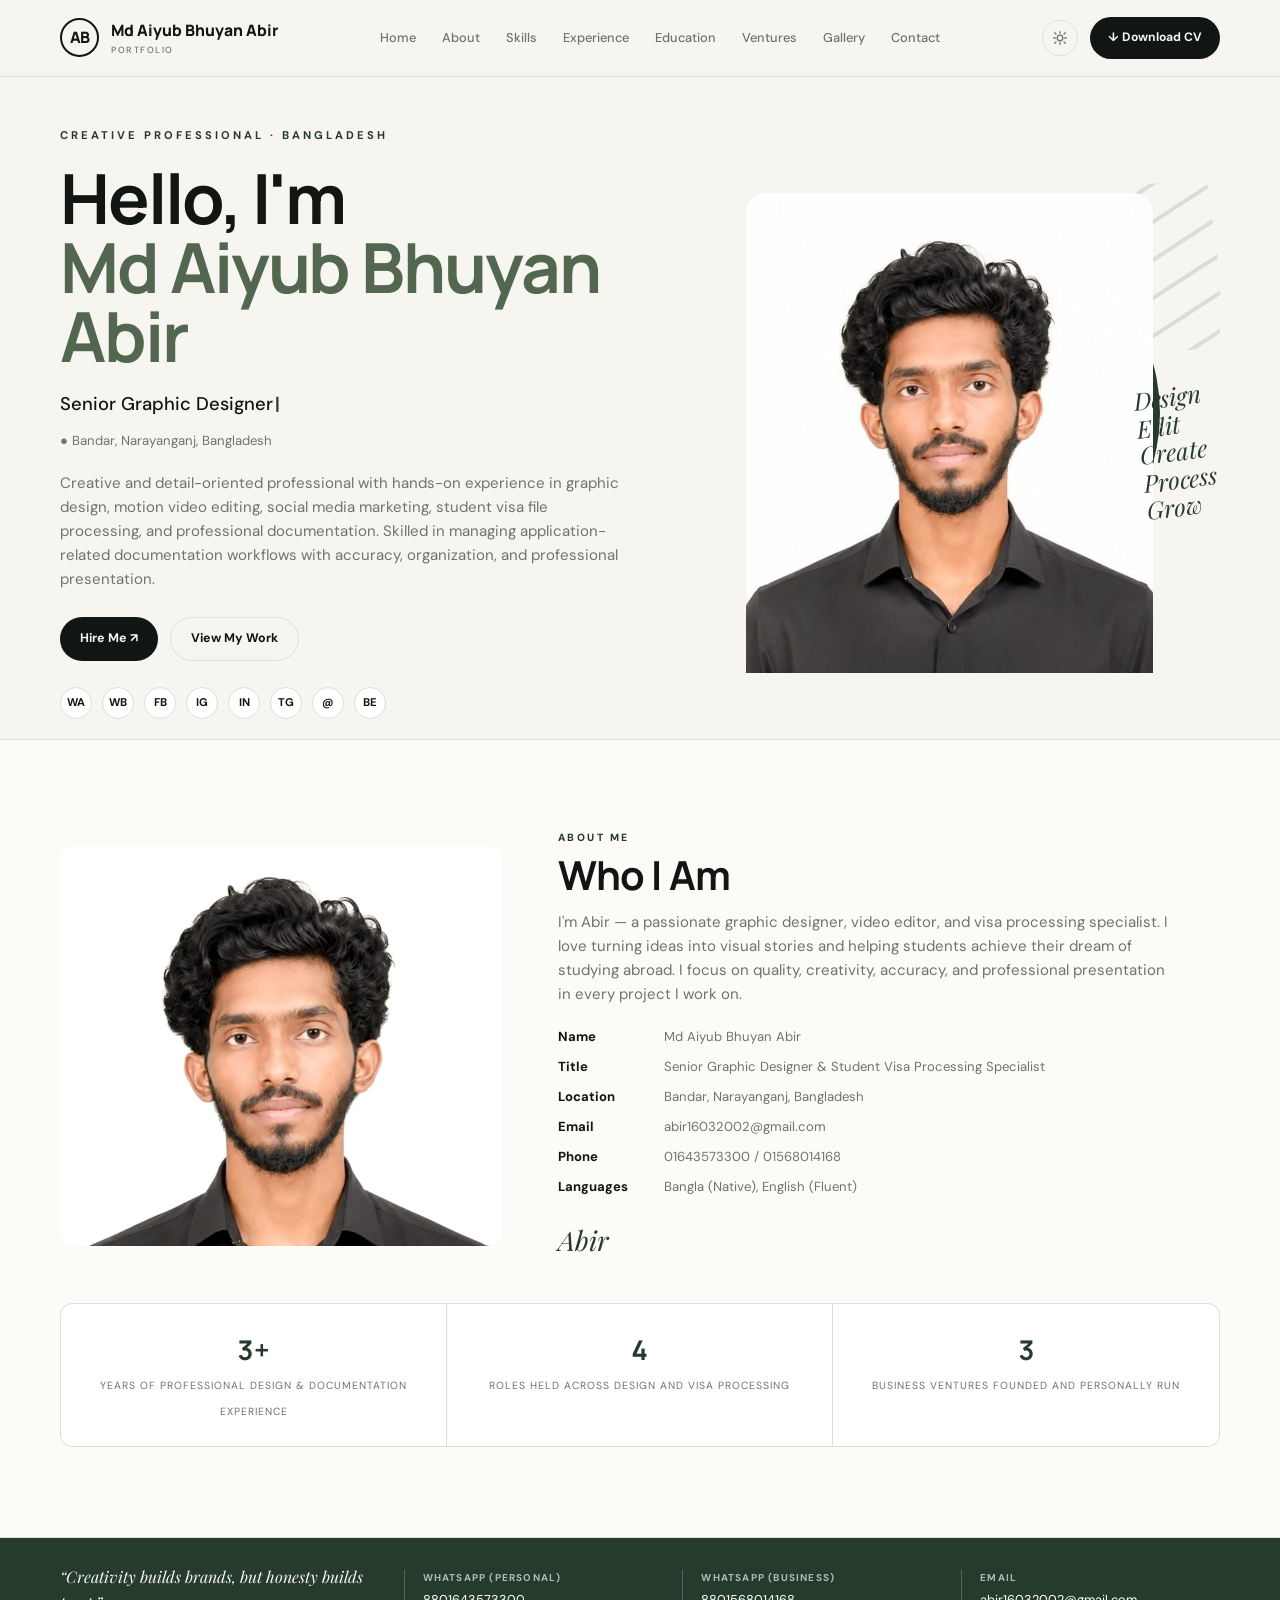
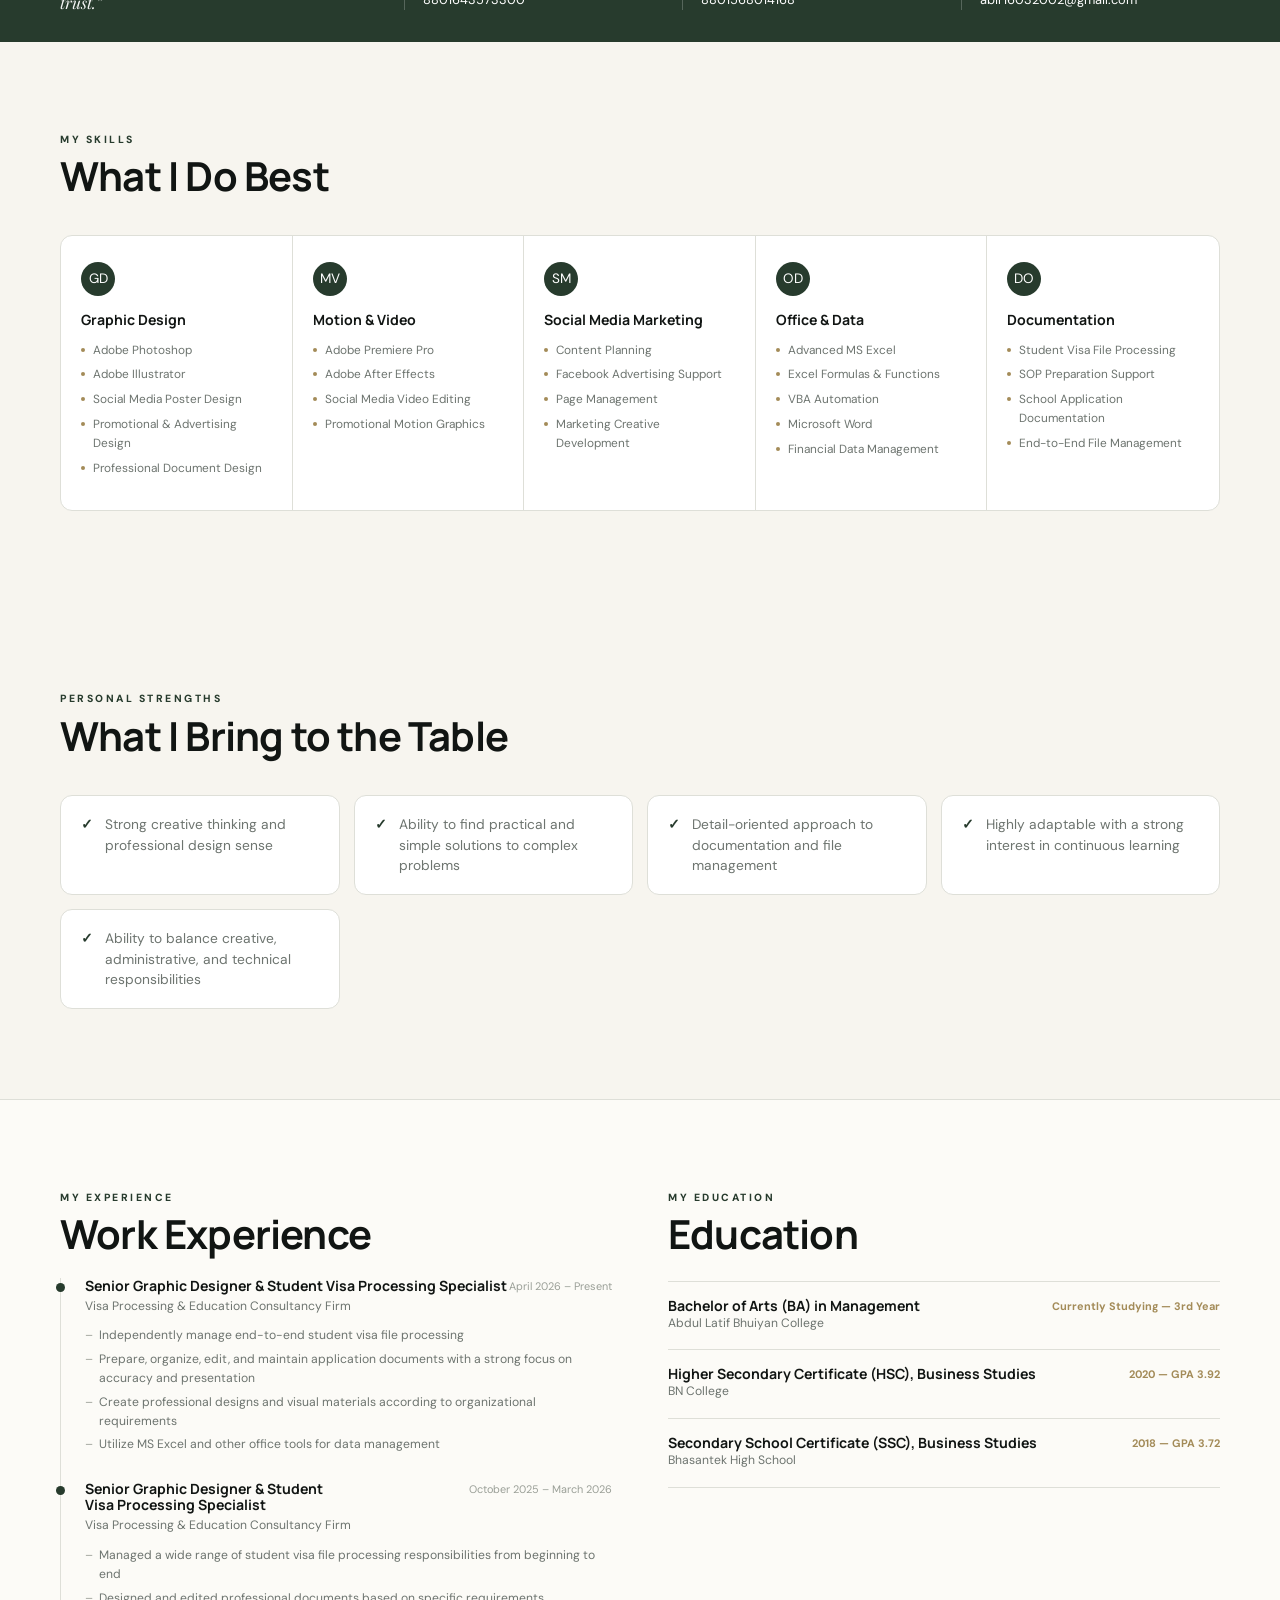
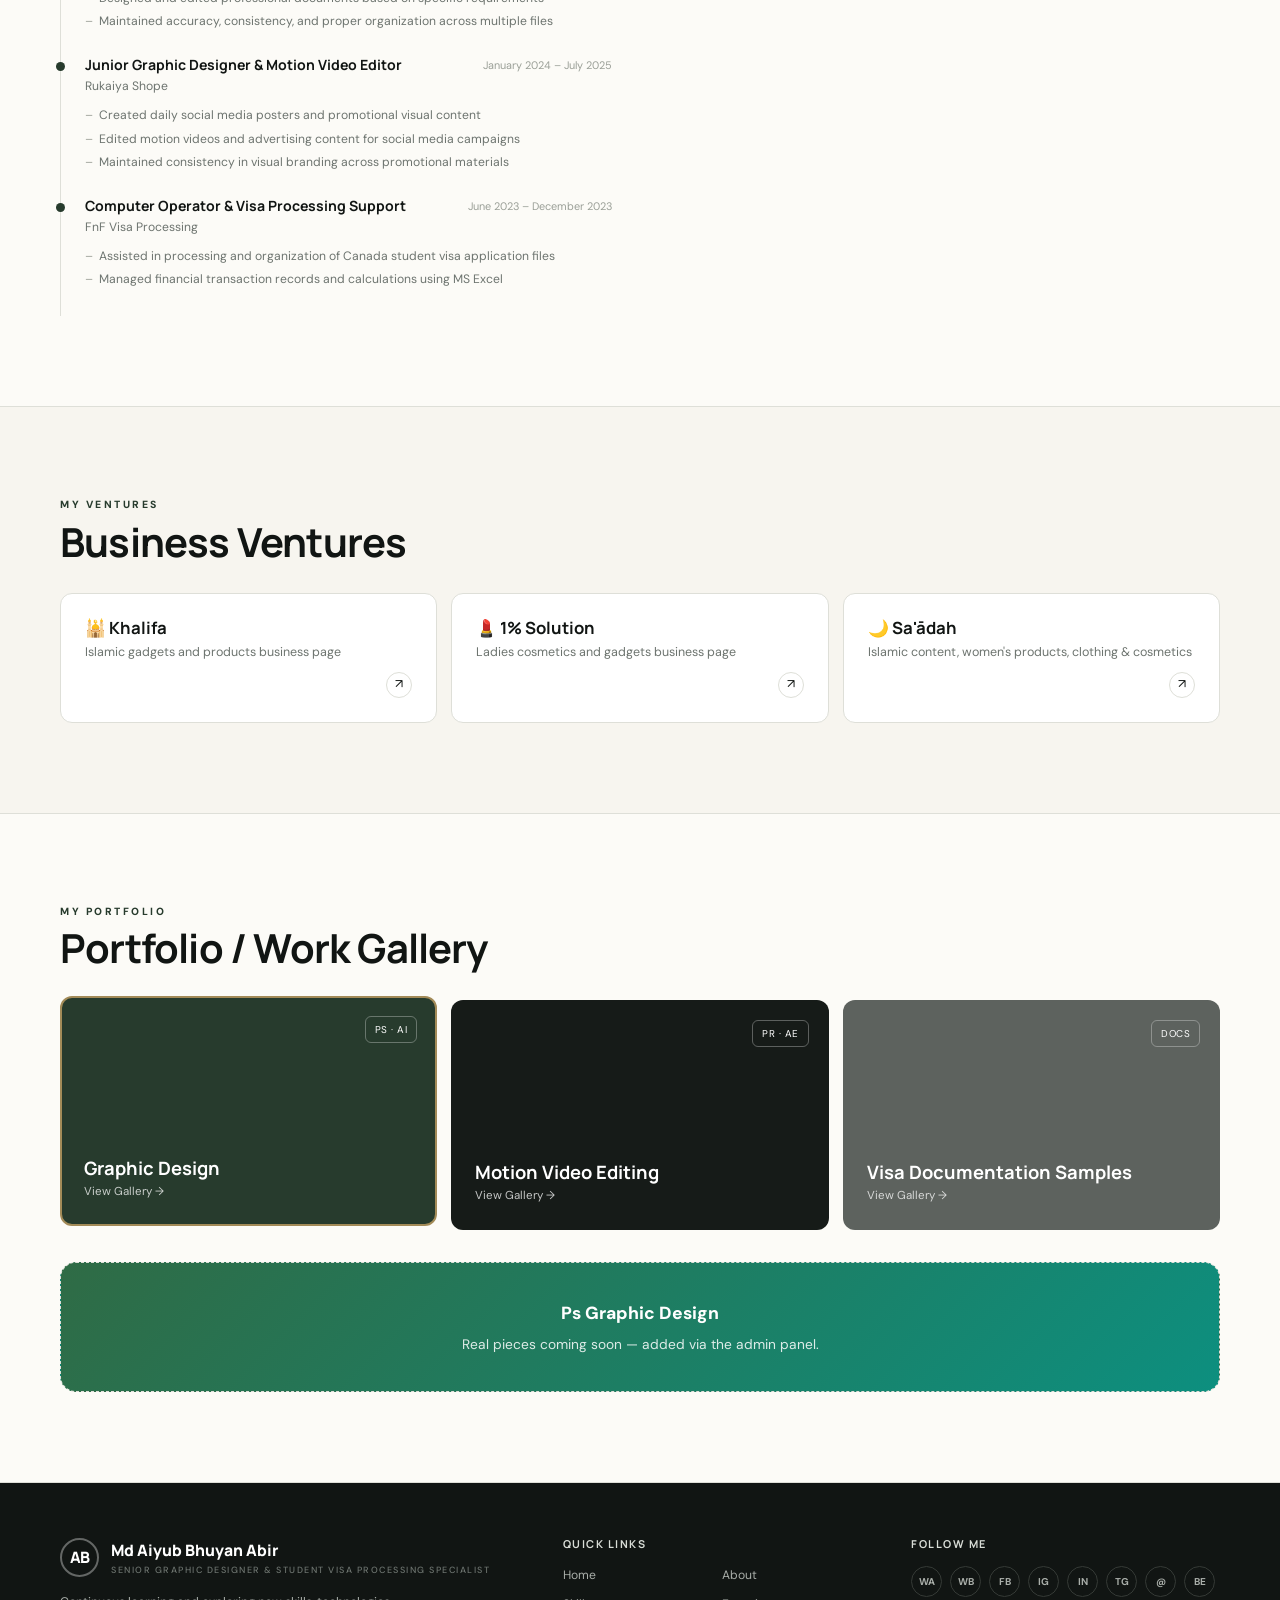
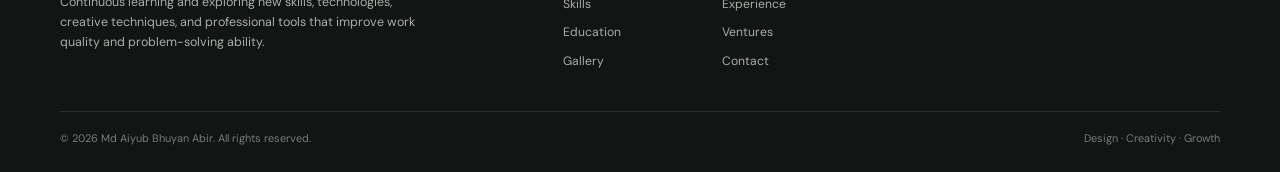
==== commit dccd6dd4: "Add files via upload" ====
--- a/index.html
+++ b/index.html
@@ -7,135 +7,126 @@
 <meta name="description" content="Graphic Designer, Motion Editor & Student Visa Processing Specialist — portfolio of Md Aiyub Bhuyan Abir.">
 <link rel="preconnect" href="https://fonts.googleapis.com">
 <link rel="preconnect" href="https://fonts.gstatic.com" crossorigin>
-<link href="https://fonts.googleapis.com/css2?family=Sora:wght@500;600;700;800&family=Manrope:wght@400;500;600;700&family=Caveat:wght@600;700&display=swap" rel="stylesheet">
+<link href="https://fonts.googleapis.com/css2?family=DM+Sans:wght@400;500;600;700&family=Manrope:wght@500;600;700;800&family=Playfair+Display:ital,wght@0,500;1,500&display=swap" rel="stylesheet">
 <link rel="stylesheet" href="style.css">
 </head>
 <body>
 
-<div class="bg-blobs"><div class="blob b1"></div><div class="blob b2"></div><div class="blob b3"></div></div>
-<div class="grain"></div>
-<div class="scroll-progress" id="scrollProgress"></div>
-
-<nav class="nav" id="nav">
-  <div class="container nav-inner">
-    <a href="#home" class="brand"><span>Abir</span></a>
-    <ul class="nav-links" id="navLinks">
-      <li><a href="#home">Home</a></li>
-      <li><a href="#about">About</a></li>
-      <li><a href="#achievements">Achievements</a></li>
-      <li><a href="#skills">Skills</a></li>
-      <li><a href="#experience">Experience</a></li>
-      <li><a href="#work">Work</a></li>
-      <li><a href="#ventures">Ventures</a></li>
-      <li><a href="#contact">Contact</a></li>
-    </ul>
+<header id="nav">
+  <div class="container nav">
+    <a class="brand" href="#home"><span class="logo">AB</span><span id="brandName">Md Aiyub Bhuyan Abir<small>Portfolio</small></span></a>
+    <nav id="navLinks">
+      <a href="#home">Home</a>
+      <a href="#about">About</a>
+      <a href="#skills">Skills</a>
+      <a href="#experience">Experience</a>
+      <a href="#education">Education</a>
+      <a href="#ventures">Ventures</a>
+      <a href="#gallery">Gallery</a>
+      <a href="#contact">Contact</a>
+    </nav>
     <div class="nav-right">
-      <a href="#" id="navCvLink" download class="nav-cv">Download CV ⭳</a>
       <button class="theme-toggle" id="themeToggle" aria-label="Toggle light/dark">
         <svg class="i-sun" viewBox="0 0 24 24" fill="none" stroke="currentColor" stroke-width="2" stroke-linecap="round"><circle cx="12" cy="12" r="4.2"/><path d="M12 2.5v2.4M12 19.1v2.4M4.2 4.2l1.7 1.7M18.1 18.1l1.7 1.7M2.5 12h2.4M19.1 12h2.4M4.2 19.8l1.7-1.7M18.1 5.9l1.7-1.7"/></svg>
         <svg class="i-moon" viewBox="0 0 24 24" fill="currentColor"><path d="M20.5 14.6a8.5 8.5 0 1 1-9.1-12 7 7 0 0 0 9.1 12z"/></svg>
       </button>
+      <a href="#" id="navCvLink" download class="cv-btn">↓ Download CV</a>
       <button class="nav-toggle" id="navToggle" aria-label="Menu">☰</button>
     </div>
   </div>
-</nav>
-<div class="cursor-glow" id="cursorGlow"></div>
+</header>
 
-<section class="hero" id="home">
-  <div class="container hero-inner">
+<main id="home">
+  <section class="container hero">
     <div class="reveal in">
-      <div class="eyebrow"><span class="dot"></span> Available for freelance & design work</div>
-      <h1>Hi, I'm <span class="grad" id="heroName">Abir</span> 👋</h1>
-      <div class="hero-title" id="heroTitle"></div>
-      <p class="desc" id="heroSummary"></p>
-      <div class="hero-cta">
-        <a href="#contact" class="btn btn-primary">Get in touch</a>
-        <a href="#" id="behanceLink" target="_blank" rel="noopener" class="btn btn-ghost">View Behance ↗</a>
-        <a href="#" id="cvLink" download class="btn btn-ghost">Curriculum Vitae ⭳</a>
+      <div class="kicker">Creative Professional · Bangladesh</div>
+      <h1>Hello, I'm<br><span id="heroFullName"></span></h1>
+      <div class="hero-title"><span id="heroTitle"></span><span class="type-cursor" aria-hidden="true">|</span></div>
+      <div class="location" id="heroLocation">● Location</div>
+      <p class="summary" id="heroSummary"></p>
+      <div class="actions">
+        <a href="#" id="heroHireLink" class="primary">Hire Me ↗</a>
+        <a href="#gallery" class="secondary">View My Work</a>
       </div>
-      <div class="hero-socials" id="heroSocials"></div>
+      <div class="socials" id="heroSocials"></div>
     </div>
-    <div class="hero-photo">
-      <div class="blob-shape"></div>
-      <div class="ring"></div>
-      <img id="heroPhoto" src="assets/profile.jpg" alt="Portrait">
-      <div class="badge" id="heroLocation">📍 Location</div>
-      <div class="hero-badge hb-1">Ps</div>
-      <div class="hero-badge hb-2">Ai</div>
-      <div class="hero-badge hb-4">Ae</div>
+    <div class="hero-art">
+      <div class="side-note">Design<br>Edit<br>Create<br>Process<br>Grow</div>
+      <img id="heroPhoto" src="assets/profile.jpg" alt="Md Aiyub Bhuyan Abir">
     </div>
-    <div class="hero-script" aria-hidden="true">Design · Edit · Create · Process · Grow</div>
-  </div>
-  <div class="scroll-cue"><span>Scroll</span><span class="line"></span></div>
-</section>
+  </section>
 
-<div class="marquee"><div class="marquee-track" id="marqueeTrack"></div></div>
+  <section id="about" class="section white">
+    <div class="container">
+      <div class="about-grid">
+        <div class="about-photo"><img id="aboutPhoto" src="assets/profile.jpg" alt="Abir portrait"></div>
+        <div class="about-copy">
+          <div class="eyebrow">About Me</div>
+          <h2>Who I Am</h2>
+          <p id="aboutBio"></p>
+          <ul class="quick-facts" id="quickFacts"></ul>
+          <div class="signature" id="aboutSignature">Abir</div>
+        </div>
+      </div>
+      <div class="stats" id="achievementsGrid"></div>
+    </div>
+  </section>
 
-<section id="about">
-  <div class="container">
-    <div class="sec-head reveal">
-      <div class="sec-tag">About</div>
-      <h2>A little about my work</h2>
+  <section id="contact" class="contact-strip">
+    <div class="container contact-row" id="contactRow">
+      <div class="quote" id="contactQuote"></div>
     </div>
-    <div class="about-grid">
-      <div class="reveal">
-        <p id="aboutSummary" style="color:var(--text-dim)"></p>
+  </section>
+
+  <section id="skills" class="section">
+    <div class="container">
+      <div class="section-head"><div><div class="eyebrow">My Skills</div><h2>What I Do Best</h2></div></div>
+      <div class="skills" id="skillsGrid"></div>
+    </div>
+  </section>
+
+  <section id="strengths" class="section">
+    <div class="container">
+      <div class="section-head"><div><div class="eyebrow">Personal Strengths</div><h2>What I Bring to the Table</h2></div></div>
+      <ul class="strengths-list" id="strengthsList"></ul>
+    </div>
+  </section>
+
+  <section id="experience" class="section white">
+    <div class="container two-col">
+      <div>
+        <div class="eyebrow">My Experience</div>
+        <h2>Work Experience</h2>
+        <div class="timeline" id="timeline"></div>
       </div>
-      <ul class="info-list reveal">
-        <li><b>Name</b><span id="infoName"></span></li>
-        <li><b>Title</b><span id="infoTitle"></span></li>
-        <li><b>Location</b><span id="infoLocation"></span></li>
-        <li><b>Email</b><span id="infoEmail"></span></li>
-        <li><b>Phone</b><span id="infoPhone"></span></li>
-        <li><b>Languages</b><span>Bangla (Native), English (Fluent)</span></li>
-      </ul>
+      <div id="education">
+        <div class="eyebrow">My Education</div>
+        <h2>Education</h2>
+        <div id="eduList" style="margin-top:25px"></div>
+      </div>
     </div>
-  </div>
-</section>
+  </section>
 
-<section id="achievements">
-  <div class="container">
-    <div class="sec-head reveal">
-      <div class="sec-tag">Achievements</div>
-      <h2>What I've built so far</h2>
+  <section id="ventures" class="section">
+    <div class="container">
+      <div class="eyebrow">My Ventures</div>
+      <h2>Business Ventures</h2>
+      <div class="ventures" id="ventureGrid" style="margin-top:30px"></div>
     </div>
-    <div class="achieve-grid" id="achievementsGrid"></div>
-  </div>
-</section>
+  </section>
 
-<section id="skills">
-  <div class="container">
-    <div class="sec-head reveal">
-      <div class="sec-tag">Skills</div>
-      <h2>What I work with</h2>
-      <p>A blend of creative design tools and operational/documentation skills built across real jobs.</p>
+  <section id="gallery" class="section white">
+    <div class="container">
+      <div class="eyebrow">My Portfolio</div>
+      <h2>Portfolio / Work Gallery</h2>
+      <div class="gallery" id="galleryCards" style="margin-top:30px"></div>
+      <div class="work-panel" id="workPanel">
+        <div class="folder-tabs" id="folderTabs"></div>
+        <div class="work-grid" id="workGrid"></div>
+      </div>
     </div>
-    <div class="skills-grid" id="skillsGrid"></div>
-  </div>
-</section>
-
-<section id="experience">
-  <div class="container">
-    <div class="sec-head reveal">
-      <div class="sec-tag">Experience</div>
-      <h2>Where I've worked</h2>
-    </div>
-    <div class="timeline" id="timeline"></div>
-    <div class="edu-grid" id="eduGrid"></div>
-  </div>
-</section>
-
-<section id="work">
-  <div class="container">
-    <div class="sec-head reveal">
-      <div class="sec-tag">Work</div>
-      <h2>Selected work</h2>
-      <p>Browse by category. New pieces get added here as I finish them.</p>
-    </div>
-    <div class="folder-tabs" id="folderTabs"></div>
-    <div class="work-grid" id="workGrid"></div>
-  </div>
-</section>
+  </section>
+</main>
 
 <div class="lightbox" id="lightbox">
   <button class="lightbox-close" id="lightboxClose" aria-label="Close">&times;</button>
@@ -145,35 +136,29 @@
   </figure>
 </div>
 
-<section id="ventures">
-  <div class="container">
-    <div class="sec-head reveal">
-      <div class="sec-tag">Ventures</div>
-      <h2>Business pages I run</h2>
-      <p>Alongside design work, I manage a few of my own social business pages.</p>
-    </div>
-    <div class="venture-grid" id="ventureGrid"></div>
-  </div>
-</section>
-
-<section id="contact">
-  <div class="container">
-    <div class="contact-box reveal">
-      <h2>Let's build something together</h2>
-      <p>Open to freelance design, motion editing, social media management, or visa documentation support. Reach out anytime.</p>
-      <div class="contact-actions">
-        <a href="#" id="waLink" target="_blank" rel="noopener" class="btn btn-primary">WhatsApp Me</a>
-        <a href="#" id="emailLink" class="btn btn-ghost">Email</a>
-      </div>
-      <div class="connect-grid" id="connectGrid"></div>
-    </div>
-  </div>
-</section>
-
 <footer>
   <div class="container">
-    <div class="footer-social" id="footerSocial"></div>
-    <p>© <span id="year"></span> <span id="footerName">Md Aiyub Bhuyan Abir</span>. Built with care.</p>
+    <div class="footer-top">
+      <div>
+        <div class="brand"><span class="logo">AB</span><span id="footerBrandName">Md Aiyub Bhuyan Abir<small id="footerBrandTitle"></small></span></div>
+        <p class="footer-about" id="footerAbout">Creative design, motion editing, professional documentation and student visa processing — brought together with precision and purpose.</p>
+      </div>
+      <div>
+        <h4>Quick Links</h4>
+        <div class="footer-links">
+          <a href="#home">Home</a><a href="#about">About</a><a href="#skills">Skills</a><a href="#experience">Experience</a>
+          <a href="#education">Education</a><a href="#ventures">Ventures</a><a href="#gallery">Gallery</a><a href="#contact">Contact</a>
+        </div>
+      </div>
+      <div>
+        <h4>Follow Me</h4>
+        <div class="footer-social" id="footerSocial"></div>
+      </div>
+    </div>
+    <div class="bottom">
+      <span>© <span id="year"></span> <span id="footerName">Md Aiyub Bhuyan Abir</span>. All rights reserved.</span>
+      <span>Design · Creativity · Growth</span>
+    </div>
   </div>
 </footer>
 
--- a/style.css
+++ b/style.css
@@ -2,62 +2,56 @@
    Theme is time-driven (Bangladesh clock), not OS preference — see script.js.
    Default (bare :root) = LIGHT (daytime 6am-6pm). [data-theme="dark"] = night. */
 :root{
-  --bg: #f7f2ea;
-  --bg-alt: #f1ebe0;
+  --bg: #f7f5ef;
+  --bg-alt: #fcfbf7;
   --surface: #ffffff;
-  --surface-2: #f4eee3;
-  --border: #e5ddcc;
-  --text: #201c15;
-  --text-dim: #5c5647;
-  --text-faint: #928c7a;
-  --accent: #b5721e;
-  --accent-2: #2f6b45;
-  --accent-3: #c15a2e;
+  --surface-2: #f1efe7;
+  --border: #dedfd8;
+  --text: #111513;
+  --text-dim: #6d746f;
+  --text-faint: #9a9f97;
+  --accent: #a38b58;
+  --accent-2: #273b2d;
+  --accent-3: #526650;
   --danger: #c23a52;
-  --accent-rgb: 181,114,30;
-  --accent2-rgb: 47,107,69;
-  --accent3-rgb: 193,90,46;
+  --accent-rgb: 163,139,88;
+  --accent2-rgb: 39,59,45;
+  --accent3-rgb: 82,102,80;
   --danger-rgb: 194,58,82;
-  --bg-rgb: 247,242,234;
-  --ink-rgb: 20,16,8;
-  --grain-rgb: 20,16,8;
+  --bg-rgb: 247,245,239;
+  --ink-rgb: 17,21,19;
+  --grain-rgb: 17,21,19;
   --grad: linear-gradient(120deg, var(--accent), var(--accent-3) 55%, var(--accent-2));
-  --shadow: 0 20px 50px -24px rgba(var(--ink-rgb),.22);
-  --btn-ink: #fff9f0;
-  /* Fixed (non-theme-swapped) accent constants, for surfaces that are
-     intentionally inverted relative to the page (e.g. the achievements band) */
-  --accent-on-dark: #f2b544;
-  --accent-on-light: #b5721e;
-  --achieve-accent: var(--accent-on-dark);
-  --radius: 18px;
-  --radius-sm: 12px;
-  --maxw: 1120px;
+  --shadow: 0 20px 50px -24px rgba(var(--ink-rgb),.18);
+  --btn-ink: #fff;
+  --radius: 16px;
+  --radius-sm: 10px;
+  --maxw: 1160px;
   --ease: cubic-bezier(.16,.84,.44,1);
 }
 
 :root[data-theme="dark"]{
-  --bg: #0b0d13;
-  --bg-alt: #10131b;
-  --surface: #161923;
-  --surface-2: #1c202c;
-  --border: #292d3a;
-  --text: #f0efe9;
-  --text-dim: #a3a2ab;
-  --text-faint: #6f6e78;
-  --accent: #f2b544;
-  --accent-2: #4ade80;
-  --accent-3: #e8935a;
+  --bg: #0e1310;
+  --bg-alt: #12171a;
+  --surface: #171d19;
+  --surface-2: #1b211c;
+  --border: #2a322c;
+  --text: #f2f1ea;
+  --text-dim: #a7ada4;
+  --text-faint: #70766d;
+  --accent: #d8b877;
+  --accent-2: #5c8a68;
+  --accent-3: #8fb08f;
   --danger: #f2617a;
-  --accent-rgb: 242,181,68;
-  --accent2-rgb: 74,222,128;
-  --accent3-rgb: 232,147,90;
+  --accent-rgb: 216,184,119;
+  --accent2-rgb: 92,138,104;
+  --accent3-rgb: 143,176,143;
   --danger-rgb: 242,97,122;
-  --bg-rgb: 11,13,19;
+  --bg-rgb: 14,19,16;
   --ink-rgb: 0,0,0;
   --grain-rgb: 255,255,255;
   --shadow: 0 20px 60px -20px rgba(0,0,0,.6);
   --btn-ink: #171208;
-  --achieve-accent: var(--accent-on-light);
 }
 
 *,*::before,*::after{ box-sizing: border-box; }
@@ -66,380 +60,288 @@
   margin:0;
   background: var(--bg);
   color: var(--text);
-  font-family: 'Manrope', -apple-system, BlinkMacSystemFont, 'Segoe UI', Roboto, sans-serif;
+  font-family: 'DM Sans', -apple-system, BlinkMacSystemFont, 'Segoe UI', Roboto, sans-serif;
   line-height: 1.6;
   -webkit-font-smoothing: antialiased;
   overflow-x: hidden;
   transition: background .5s var(--ease), color .5s var(--ease);
 }
-h1,h2,h3,h4,.brand,.stat b{ font-family: 'Sora', 'Manrope', sans-serif; text-wrap: balance; }
+h1,h2,h3,h4{ font-family: 'Manrope', 'DM Sans', sans-serif; margin:0; line-height:1.15; font-weight:700; text-wrap: balance; }
 img{ max-width:100%; display:block; }
 a{ color: inherit; text-decoration: none; }
-h1,h2,h3,h4{ margin:0; line-height:1.15; font-weight:600; }
 p{ margin:0; }
 ul{ margin:0; padding:0; list-style:none; }
-.container{ max-width: var(--maxw); margin: 0 auto; padding: 0 24px; }
-section{ position: relative; padding: 120px 0; }
-@media (max-width: 720px){ section{ padding: 80px 0; } }
-
-/* ===== Background ambience ===== */
-.bg-blobs{ position: fixed; inset:0; z-index:-2; overflow:hidden; background: var(--bg); }
-.blob{
-  position:absolute; border-radius:50%; filter: blur(90px); opacity:.35;
-  animation: float 18s ease-in-out infinite;
-}
-.blob.b1{ width:480px; height:480px; background: var(--accent); top:-120px; left:-100px; }
-.blob.b2{ width:520px; height:520px; background: var(--accent-2); bottom:-160px; right:-120px; animation-delay: -6s; }
-.blob.b3{ width:380px; height:380px; background: var(--accent-3); top:40%; left:60%; animation-delay: -12s; }
-@keyframes float{
-  0%,100%{ transform: translate(0,0) scale(1); }
-  33%{ transform: translate(30px,-40px) scale(1.08); }
-  66%{ transform: translate(-25px,25px) scale(0.95); }
-}
-.grain{ position: fixed; inset:0; z-index:-1; pointer-events:none;
-  background-image: radial-gradient(rgba(var(--grain-rgb),.045) 1px, transparent 1px);
-  background-size: 3px 3px; }
-
-/* ===== Scroll progress ===== */
-.scroll-progress{ position: fixed; top:0; left:0; height:3px; width:0%; background: var(--grad); z-index:110; transition: width .1s linear; }
-
-/* ===== Nav ===== */
-.nav{
-  position: fixed; top:0; left:0; right:0; z-index: 100;
-  backdrop-filter: blur(14px); background: rgba(var(--bg-rgb),.6);
-  border-bottom: 1px solid transparent; transition: border-color .3s var(--ease), background .3s;
-}
-.nav.scrolled{ border-color: var(--border); background: rgba(var(--bg-rgb),.88); }
-.nav-inner{ display:flex; align-items:center; justify-content:space-between; height:72px; }
-.brand{ font-weight:700; font-size:1.05rem; letter-spacing:.2px; }
-.brand span{ background: linear-gradient(100deg, var(--accent), var(--accent-3) 30%, var(--accent-2) 60%, var(--accent) 90%); background-size:250% auto; -webkit-background-clip:text; background-clip:text; color:transparent; animation: shimmer 7s linear infinite; }
-.nav-links{ display:flex; gap:32px; }
-.nav-links a{ font-size:.92rem; color: var(--text-dim); transition: color .2s; position:relative; }
-.nav-links a:hover{ color: var(--text); }
-.nav-toggle{ display:none; background:none; border:none; color:var(--text); font-size:1.5rem; cursor:pointer; }
-.nav-cv{ font-size:.82rem; font-weight:700; padding:9px 18px; border-radius:999px; background: var(--grad); color: var(--btn-ink); white-space:nowrap; }
-@media (max-width:640px){ .nav-cv{ display:none; } }
+.container{ width: min(var(--maxw), calc(100% - 44px)); margin: 0 auto; }
+.section{ padding: 90px 0; }
+@media (max-width: 720px){ .section{ padding: 60px 0; } }
+
+/* ===== Header / Nav ===== */
+header{ position: sticky; top:0; z-index:100; background: rgba(var(--bg-rgb),.9); backdrop-filter: blur(16px);
+  border-bottom: 1px solid var(--border); transition: background .3s, border-color .3s; }
+.nav{ height:76px; display:flex; align-items:center; justify-content:space-between; gap:20px; }
+.brand{ display:flex; align-items:center; gap:12px; font-family:'Manrope',sans-serif; font-weight:800; font-size:.98rem; }
+.logo{ width:39px; height:39px; flex-shrink:0; border:2px solid var(--text); display:grid; place-items:center; border-radius:50%; font-weight:800; letter-spacing:-1px; }
+.brand small{ display:block; font-family:'DM Sans',sans-serif; color: var(--text-dim); font-size:9px; font-weight:500; letter-spacing:1.5px; text-transform:uppercase; }
+#navLinks{ display:flex; gap:26px; font-size:.8rem; color: var(--text-dim); font-weight:500; }
+#navLinks a:hover{ color: var(--text); }
+.cv-btn{ background: var(--text); color: var(--bg); border-radius:999px; padding:11px 18px; font-size:.76rem; font-weight:700;
+  display:inline-flex; align-items:center; gap:6px; white-space:nowrap; transition: transform .2s, opacity .2s; }
+.cv-btn:hover{ transform: translateY(-2px); opacity:.88; }
+@media (max-width:640px){ .cv-btn{ display:none; } }
+.nav-right{ display:flex; align-items:center; gap:12px; }
 .theme-toggle{
-  display:inline-flex; align-items:center; justify-content:center; width:38px; height:38px; border-radius:50%;
-  background: var(--surface); border:1px solid var(--border); color: var(--text-dim); cursor:pointer; flex-shrink:0;
+  display:inline-flex; align-items:center; justify-content:center; width:36px; height:36px; border-radius:50%;
+  background: transparent; border:1px solid var(--border); color: var(--text-dim); cursor:pointer; flex-shrink:0;
   transition: color .3s, border-color .3s, transform .3s var(--ease);
 }
-.theme-toggle:hover{ color: var(--accent); border-color: var(--accent); transform: rotate(18deg); }
-.theme-toggle svg{ width:17px; height:17px; }
+.theme-toggle:hover{ color: var(--accent-2); border-color: var(--accent-2); transform: rotate(18deg); }
+.theme-toggle svg{ width:16px; height:16px; }
 .theme-toggle .i-moon{ display:none; }
 :root[data-theme="dark"] .theme-toggle .i-sun{ display:none; }
 :root[data-theme="dark"] .theme-toggle .i-moon{ display:block; }
-.nav-right{ display:flex; align-items:center; gap:14px; }
-@media (max-width: 760px){
-  .nav-links{ position:fixed; top:72px; left:0; right:0; background: var(--bg-alt); flex-direction:column; gap:0; border-bottom:1px solid var(--border);
-    transform: translateY(-130%); transition: transform .35s var(--ease); }
-  .nav-links.open{ transform: translateY(0); }
-  .nav-links a{ padding:16px 24px; border-top:1px solid var(--border); }
+.nav-toggle{ display:none; background:none; border:none; color:var(--text); font-size:1.4rem; cursor:pointer; }
+@media (max-width: 900px){
+  #navLinks{ position:fixed; top:76px; left:0; right:0; background: var(--bg-alt); flex-direction:column; gap:0;
+    border-bottom:1px solid var(--border); transform: translateY(-130%); transition: transform .35s var(--ease); z-index:99; }
+  #navLinks.open{ transform: translateY(0); }
+  #navLinks a{ padding:15px 24px; border-top:1px solid var(--border); }
   .nav-toggle{ display:block; }
 }
 
-/* ===== Buttons ===== */
-.btn{
-  display:inline-flex; align-items:center; gap:8px; padding:13px 26px; border-radius:999px;
-  font-weight:600; font-size:.92rem; cursor:pointer; border:1px solid var(--border);
-  transition: transform .25s var(--ease), box-shadow .25s var(--ease), border-color .25s;
-  background: var(--surface);
-}
-.btn:hover{ transform: translateY(-3px); border-color: var(--accent); box-shadow: 0 12px 30px -12px rgba(var(--accent-rgb),.35); }
-.btn-primary{ background: var(--grad); color: var(--btn-ink); border:none; }
-.btn-primary:hover{ box-shadow: 0 14px 34px -10px rgba(var(--accent2-rgb),.45); }
-.btn-sm{ padding:9px 18px; font-size:.82rem; }
-.btn-ghost{ background:transparent; }
-.btn-danger{ background:transparent; border-color: rgba(var(--danger-rgb),.35); color:var(--danger); }
-.btn-danger:hover{ border-color:var(--danger); box-shadow:none; }
+/* ===== Reveal-on-scroll ===== */
+.reveal{ opacity:0; transform: translateY(22px); transition: opacity .7s var(--ease), transform .7s var(--ease); }
+.reveal.in{ opacity:1; transform:none; }
+@media (prefers-reduced-motion: reduce){ .reveal{ opacity:1; transform:none; transition:none; } }
 
 /* ===== Hero ===== */
-.hero{ min-height:100svh; display:flex; align-items:center; padding-top:110px; }
-.hero-inner{ position:relative; display:grid; grid-template-columns: 1.15fr .85fr; gap:56px; align-items:center; }
-@media (max-width: 860px){ .hero-inner{ grid-template-columns:1fr; text-align:center; } .hero-photo{ order:-1; margin:0 auto; } }
-.eyebrow{ display:inline-flex; align-items:center; gap:8px; font-size:.82rem; color: var(--accent); background: rgba(var(--accent-rgb),.1);
-  border:1px solid rgba(var(--accent-rgb),.3); padding:7px 16px; border-radius:999px; margin-bottom:22px; }
-.eyebrow .dot{ width:7px; height:7px; border-radius:50%; background: var(--accent); box-shadow:0 0 0 0 rgba(var(--accent-rgb),.6); animation: pulse 2s infinite; }
-@keyframes pulse{ 0%{ box-shadow:0 0 0 0 rgba(var(--accent-rgb),.5);} 70%{ box-shadow:0 0 0 8px rgba(var(--accent-rgb),0);} 100%{ box-shadow:0 0 0 0 rgba(var(--accent-rgb),0);} }
-.hero h1{ font-size: clamp(3rem, 7.8vw, 5.8rem); letter-spacing:-.035em; font-weight:800; line-height:1.03; }
-.grad-text, .hero h1 .grad{
-  background: linear-gradient(100deg, var(--accent), var(--accent-3) 30%, var(--accent-2) 60%, var(--accent) 90%);
-  background-size: 250% auto;
-  -webkit-background-clip:text; background-clip:text; color:transparent;
-  animation: shimmer 7s linear infinite;
-}
-@keyframes shimmer{ to{ background-position: -250% center; } }
-@media (prefers-reduced-motion: reduce){ .grad-text, .hero h1 .grad{ animation:none; } }
-.hero-title{ margin-top:14px; font-size:1.2rem; color: var(--text-dim); font-weight:500; min-height:1.6em; }
-.hero-title .cursor{ display:inline-block; width:2px; background:var(--accent); margin-left:2px; animation: blink 1s steps(1) infinite; }
-@keyframes blink{ 50%{ opacity:0; } }
-.hero p.desc{ margin-top:22px; color: var(--text-dim); max-width:56ch; }
-@media (max-width:860px){ .hero p.desc{ margin-inline:auto; } }
-.hero-cta{ margin-top:34px; display:flex; gap:14px; flex-wrap:wrap; }
-@media (max-width:860px){ .hero-cta{ justify-content:center; } }
-.hero-socials{ display:flex; gap:12px; flex-wrap:wrap; margin-top:28px; }
-@media (max-width:860px){ .hero-socials{ justify-content:center; } }
-.hero-socials a{ width:38px; height:38px; border-radius:50%; display:flex; align-items:center; justify-content:center;
-  background: var(--surface); border:1px solid var(--border); color: var(--text-dim); transition: all .25s var(--ease); }
-.hero-socials a svg{ width:16px; height:16px; }
-.hero-socials a:hover{ color: var(--btn-ink); background: var(--grad); border-color: transparent; transform: translateY(-3px); }
-.hero-photo{ position:relative; width:min(370px,82vw); aspect-ratio:1/1; justify-self:center; margin-top:14px; }
-.hero-photo .blob-shape{
-  position:absolute; inset:-6%; z-index:0; background: var(--accent-2);
-  border-radius: 63% 37% 54% 46% / 55% 45% 55% 45%;
-  animation: blobMorph 12s ease-in-out infinite;
-}
-@keyframes blobMorph{
-  0%,100%{ border-radius: 63% 37% 54% 46% / 55% 45% 55% 45%; }
-  50%{ border-radius: 45% 55% 40% 60% / 50% 55% 45% 50%; }
-}
-.hero-photo .ring{ position:absolute; inset:-14px; z-index:0; border-radius:50%; background: var(--grad); opacity:.28; filter:blur(26px); animation: spin 10s linear infinite; }
-@keyframes spin{ to{ transform: rotate(360deg); } }
-.hero-photo img{ position:relative; z-index:1; width:92%; height:92%; margin:4%; object-fit:cover; border-radius:50% 50% 46% 54% / 54% 46% 54% 46%;
-  border:1px solid var(--border); box-shadow: var(--shadow); filter: grayscale(.15) contrast(1.08) saturate(1.05); }
-.hero-photo .badge{ position:absolute; bottom:-2px; left:50%; transform:translateX(-50%); background: var(--surface); border:1px solid var(--border); border-radius:16px;
-  padding:12px 16px; font-size:.8rem; box-shadow: var(--shadow); z-index:3; white-space:nowrap; }
-.hero-script{
-  position:absolute; right:-6px; top:8%; z-index:1; writing-mode: vertical-rl;
-  font-family:'Caveat','Sora',cursive; font-size:1.9rem; font-weight:700; color: var(--accent-2); opacity:.8; letter-spacing:.02em;
-}
-@media (max-width:1180px){ .hero-script{ display:none; } }
-.hero-badge{
-  position:absolute; display:flex; align-items:center; justify-content:center; z-index:2;
-  width:46px; height:46px; border-radius:13px; background: var(--surface); border:1px solid var(--border);
-  font-family:'Sora',sans-serif; font-weight:700; font-size:.92rem; color: var(--accent); box-shadow: var(--shadow);
-  animation: badgeFloat 5s ease-in-out infinite;
-}
-.hero-badge.hb-1{ top:8%; left:-10%; animation-delay:0s; --r:-8deg; }
-.hero-badge.hb-2{ top:44%; right:-13%; animation-delay:.6s; --r:6deg; }
-.hero-badge.hb-4{ bottom:10%; left:-13%; animation-delay:1.8s; --r:-5deg; }
-@keyframes badgeFloat{ 0%,100%{ transform: translateY(0) rotate(var(--r,0deg)); } 50%{ transform: translateY(-10px) rotate(var(--r,0deg)); } }
-@media (max-width:860px){ .hero-badge{ display:none; } }
-@media (prefers-reduced-motion: reduce){ .hero-badge{ animation:none; } }
-.scroll-cue{ position:absolute; bottom:34px; left:50%; transform:translateX(-50%); display:flex; flex-direction:column; align-items:center; gap:8px;
-  color: var(--text-faint); font-size:.75rem; letter-spacing:.14em; text-transform:uppercase; }
-.scroll-cue .line{ width:1px; height:34px; background: linear-gradient(var(--text-faint), transparent); animation: scrolldown 1.8s infinite; }
-@keyframes scrolldown{ 0%{ transform: scaleY(0); transform-origin:top; } 50%{ transform: scaleY(1); transform-origin:top; } 51%{ transform-origin:bottom; }
-  100%{ transform: scaleY(0); transform-origin:bottom; } }
-
-/* ===== Marquee ribbon ===== */
-.marquee{
-  position:relative; border-block:1px solid var(--border); background: var(--surface);
-  overflow:hidden; padding:18px 0;
-  -webkit-mask-image: linear-gradient(90deg, transparent, #000 8%, #000 92%, transparent);
-  mask-image: linear-gradient(90deg, transparent, #000 8%, #000 92%, transparent);
-}
-.marquee-track{ display:flex; width:max-content; gap:0; animation: marquee 34s linear infinite; }
-.marquee:hover .marquee-track{ animation-play-state: paused; }
-.marquee-item{ display:flex; align-items:center; gap:14px; padding:0 28px; font-family:'Sora',sans-serif; font-weight:600; font-size:1rem; color: var(--text-dim); white-space:nowrap; }
-.marquee-item::after{ content:'✦'; margin-left:14px; color: var(--accent); font-size:.7rem; }
-@keyframes marquee{ to{ transform: translateX(-50%); } }
-@media (prefers-reduced-motion: reduce){ .marquee-track{ animation:none; } }
-
-/* ===== Section headers ===== */
-.sec-head{ margin-bottom:56px; max-width:640px; }
-.sec-tag{ font-size:.8rem; text-transform:uppercase; letter-spacing:.16em; color: var(--accent); font-weight:600; }
-.sec-head h2{ font-size: clamp(1.8rem,3.4vw,2.4rem); margin-top:10px; }
-.sec-head p{ margin-top:14px; color: var(--text-dim); }
-
-/* ===== Reveal animation ===== */
-.reveal{ opacity:0; transform: translateY(28px); transition: opacity .7s var(--ease), transform .7s var(--ease); }
-.reveal.in{ opacity:1; transform:none; }
-.stagger > *{ transition-delay: calc(var(--i,0) * 70ms); }
-
-/* ===== About / stats ===== */
-.about-grid{ display:grid; grid-template-columns: 1fr 1fr; gap:40px; }
-@media (max-width:820px){ .about-grid{ grid-template-columns:1fr; } }
-.stat-row{ display:grid; grid-template-columns: repeat(3,1fr); gap:16px; margin-top:32px; }
-.stat{ background: var(--surface); border:1px solid var(--border); border-radius: var(--radius-sm); padding:20px 16px; text-align:center; }
-.stat b{ display:block; font-size:1.6rem; font-variant-numeric: tabular-nums; background: linear-gradient(100deg, var(--accent), var(--accent-3) 30%, var(--accent-2) 60%, var(--accent) 90%); background-size:250% auto; -webkit-background-clip:text; background-clip:text; color:transparent; animation: shimmer 7s linear infinite; }
-.stat span{ font-size:.78rem; color: var(--text-dim); }
-.info-list{ display:flex; flex-direction:column; gap:14px; }
-.info-list li{ display:flex; gap:12px; align-items:flex-start; color: var(--text-dim); font-size:.94rem; }
-.info-list b{ color: var(--text); min-width:110px; display:inline-block; }
-
-/* ===== Achievements (icon cards) ===== */
-#achievements{ padding-top:0; }
-.achieve-grid{ display:grid; grid-template-columns: repeat(auto-fit,minmax(220px,1fr)); gap:22px; }
-.achieve-card{
-  background: var(--surface); border:1px solid var(--border); border-radius: var(--radius);
-  padding:30px 26px; box-shadow: var(--shadow); transition: transform .3s var(--ease), border-color .3s;
-}
-.achieve-card:hover{ transform: translateY(-6px); border-color: var(--accent-2); }
-.achieve-icon{
-  width:52px; height:52px; border-radius:50%; display:flex; align-items:center; justify-content:center;
-  background: rgba(var(--accent2-rgb),.12); color: var(--accent-2); margin-bottom:18px;
-}
-.achieve-icon svg{ width:24px; height:24px; }
-.achieve-value{ font-family:'Sora',sans-serif; font-weight:800; font-size: clamp(1.8rem,3.2vw,2.4rem); font-variant-numeric: tabular-nums; color: var(--text); }
-.achieve-label{ margin-top:6px; font-size:.86rem; color: var(--text-dim); line-height:1.4; }
+.hero{ min-height:610px; display:grid; grid-template-columns:1.05fr .95fr; align-items:center; gap:20px; overflow:hidden; padding:50px 0 20px; }
+.kicker{ font-size:.7rem; letter-spacing:3px; text-transform:uppercase; color: var(--accent-2); font-weight:700; margin-bottom:18px; }
+.hero h1{ font-size: clamp(2.4rem, 5.4vw, 4.4rem); line-height:1; letter-spacing:-.03em; max-width:700px; color: var(--text); }
+.hero h1 span{ color: var(--accent-3); }
+.hero-title{ font-size:1.15rem; margin:20px 0 10px; font-weight:500; color: var(--text); min-height:1.6em; }
+.type-cursor{ display:inline-block; margin-left:2px; color: var(--accent-2); font-weight:600; animation: blinkCursor .9s steps(1) infinite; }
+@keyframes blinkCursor{ 50%{ opacity:0; } }
+@media (prefers-reduced-motion: reduce){ .type-cursor{ animation:none; } }
+.location{ color: var(--text-dim); font-size:.82rem; margin-bottom:20px; }
+.summary{ max-width:560px; color: var(--text-dim); font-size:.94rem; }
+.actions{ display:flex; gap:12px; margin:26px 0; flex-wrap:wrap; }
+.primary{ background: var(--text); color: var(--bg); border-radius:999px; padding:12px 20px; font-size:.78rem; font-weight:700;
+  display:inline-flex; align-items:center; gap:8px; transition: transform .2s, opacity .2s; }
+.primary:hover{ transform: translateY(-2px); opacity:.88; }
+.secondary{ border:1px solid var(--border); color: var(--text); border-radius:999px; padding:11px 20px; font-size:.78rem; font-weight:700; background:transparent; transition: all .2s; }
+.secondary:hover{ border-color: var(--text); background: rgba(var(--ink-rgb),.04); }
+.socials{ display:flex; gap:10px; flex-wrap:wrap; font-size:.7rem; color: var(--text); }
+.socials a{ width:32px; height:32px; border:1px solid var(--border); border-radius:50%; display:grid; place-items:center; font-weight:700; background: var(--surface); transition: all .2s; }
+.socials a:hover{ background: var(--accent-2); color:#fff; border-color: var(--accent-2); transform: translateY(-2px); }
+.hero-art{ height:500px; position:relative; display:flex; justify-content:center; align-items:flex-end; }
+.hero-art::before{ content:''; position:absolute; width:360px; height:360px; border-radius:50%; background: var(--accent-2); right:60px; top:60px; }
+.hero-art::after{ content:''; position:absolute; width:400px; height:170px; right:0; top:30px; transform: rotate(-8deg); opacity:.6;
+  background: repeating-linear-gradient(155deg, transparent 0 16px, rgba(var(--accent2-rgb),.22) 17px 20px, transparent 21px 32px); }
+.hero-art img{ position:relative; z-index:2; height:480px; max-width:100%; object-fit:contain; object-position:center bottom; border-radius:20px 20px 0 0; }
+.side-note{ position:absolute; z-index:3; right:6px; top:210px; font-family:'Playfair Display',serif; font-style:italic; font-size:1.5rem;
+  line-height:1.15; transform: rotate(-7deg); color: var(--accent-2); }
+@media (max-width:900px){
+  #navLinks{ }
+  .hero{ grid-template-columns:1fr; min-height:auto; padding:60px 0 0; text-align:center; }
+  .hero .actions, .hero .socials{ justify-content:center; }
+  .hero-art{ height:420px; margin-top:10px; }
+}
+@media (max-width:600px){
+  .hero-art::before{ width:270px; height:270px; right:20px; }
+  .hero-art img{ height:380px; }
+  .side-note{ display:none; }
+}
+
+/* ===== Section heads ===== */
+.section-head{ display:flex; justify-content:space-between; gap:30px; align-items:flex-end; margin-bottom:38px; }
+.eyebrow{ font-size:.65rem; letter-spacing:2.5px; text-transform:uppercase; color: var(--accent-2); font-weight:800; }
+h2{ font-size: clamp(1.7rem, 3.4vw, 2.5rem); letter-spacing:-.02em; line-height:1.08; margin-top:6px; color: var(--text); }
+.white{ background: var(--bg-alt); border-top:1px solid var(--border); border-bottom:1px solid var(--border); }
+
+/* ===== About ===== */
+.about-grid{ display:grid; grid-template-columns:.8fr 1.2fr; gap:56px; align-items:center; }
+.about-photo{ height:400px; border-radius:12px; overflow:hidden; background: var(--surface-2); }
+.about-photo img{ width:100%; height:100%; object-fit:cover; object-position:center 18%; filter: grayscale(.1) contrast(1.05); }
+.about-copy p{ color: var(--text-dim); font-size:.94rem; max-width:620px; margin:14px 0 20px; }
+.quick-facts{ display:flex; flex-direction:column; gap:9px; margin:6px 0 22px; }
+.quick-facts li{ display:flex; gap:10px; font-size:.82rem; color: var(--text-dim); }
+.quick-facts b{ min-width:96px; color: var(--text); font-weight:700; }
+.signature{ font-family:'Playfair Display',serif; font-size:1.7rem; font-style:italic; color: var(--accent-2); }
+.stats{ display:grid; grid-template-columns:repeat(var(--stat-cols,4),1fr); border:1px solid var(--border); background: var(--surface); border-radius:12px; margin-top:40px; overflow:hidden; }
+.stat{ padding:24px 14px; text-align:center; border-right:1px solid var(--border); }
+.stat:last-child{ border-right:0; }
+.stat strong{ font-family:'Manrope',sans-serif; font-size:1.7rem; display:block; color: var(--accent-2); font-variant-numeric: tabular-nums; }
+.stat span{ font-size:.65rem; color: var(--text-dim); text-transform:uppercase; letter-spacing:1px; }
+@media (max-width:900px){ .about-grid{ grid-template-columns:1fr; gap:32px; } .about-photo{ height:320px; } }
+@media (max-width:600px){ .stats{ grid-template-columns:1fr 1fr; } .stat:nth-child(2){ border-right:0; } .stat:nth-child(-n+2){ border-bottom:1px solid var(--border); } }
+
+/* ===== Contact strip (fixed dark-green band, same in both themes) ===== */
+.contact-strip{ background:#273b2d; color:#fff; padding:26px 0; }
+.contact-row{ display:grid; grid-template-columns:1.25fr 1fr 1fr 1fr; gap:20px; align-items:center; }
+.quote{ font-family:'Playfair Display',serif; font-style:italic; font-size:1rem; opacity:.95; }
+.contact-item{ border-left:1px solid rgba(255,255,255,.22); padding-left:18px; font-size:.8rem; }
+.contact-item b{ display:block; font-size:.62rem; text-transform:uppercase; letter-spacing:1.2px; opacity:.65; margin-bottom:4px; }
+@media (max-width:900px){ .contact-row{ grid-template-columns:1fr 1fr; } }
+@media (max-width:600px){ .contact-row{ grid-template-columns:1fr; } .contact-item{ border-left:0; padding-left:0; border-top:1px solid rgba(255,255,255,.2); padding-top:10px; } }
 
 /* ===== Skills ===== */
-.skills-grid{ display:grid; grid-template-columns: repeat(auto-fit,minmax(240px,1fr)); gap:20px; }
-.skill-card{ background: var(--surface); border:1px solid var(--border); border-radius: var(--radius); padding:26px; transition: transform .3s var(--ease), border-color .3s; }
-.skill-card:hover{ transform: translateY(-6px); border-color: var(--accent); }
-.skill-card h3{ font-size:1rem; margin-bottom:16px; color: var(--accent); }
-.tag-row{ display:flex; flex-wrap:wrap; gap:8px; }
-.tag{ font-size:.78rem; padding:6px 12px; border-radius:999px; background: var(--surface-2); border:1px solid var(--border); color: var(--text-dim); }
-
-/* ===== Timeline ===== */
-.timeline{ position:relative; padding-left:32px; border-left:2px solid var(--border); display:flex; flex-direction:column; gap:36px; }
-.tl-item{ position:relative; }
-.tl-item::before{ content:''; position:absolute; left:-38px; top:4px; width:14px; height:14px; border-radius:50%; background: var(--bg);
-  border:3px solid var(--accent); }
-.tl-role{ font-size:1.05rem; font-weight:600; }
-.tl-meta{ display:flex; flex-wrap:wrap; gap:8px; margin:6px 0 14px; font-size:.82rem; color: var(--accent-2); }
-.tl-meta span:nth-child(2){ color: var(--text-faint); }
-.tl-item ul{ display:flex; flex-direction:column; gap:6px; }
-.tl-item ul li{ color: var(--text-dim); font-size:.92rem; position:relative; padding-left:18px; }
-.tl-item ul li::before{ content:'—'; position:absolute; left:0; color: var(--text-faint); }
-
-.edu-grid{ display:grid; grid-template-columns:repeat(auto-fit,minmax(260px,1fr)); gap:18px; margin-top:48px; }
-.edu-card{ background: var(--surface); border:1px solid var(--border); border-radius: var(--radius-sm); padding:22px; }
-.edu-card h4{ font-size:.98rem; }
-.edu-card p{ color: var(--text-dim); font-size:.86rem; margin-top:6px; }
-
-/* ===== Work / Projects gallery ===== */
-.folder-tabs{ display:flex; flex-wrap:wrap; gap:10px; margin-bottom:32px; }
-.folder-tab{
-  padding:9px 20px; border-radius:999px; border:1px solid var(--border); background: var(--surface);
-  color: var(--text-dim); font-size:.86rem; font-weight:600; cursor:pointer; transition: all .25s var(--ease);
-}
-.folder-tab:hover{ border-color: var(--accent); color: var(--text); }
-.folder-tab.active{ background: var(--grad); color: var(--btn-ink); border-color: transparent; }
-.work-grid{ display:grid; grid-template-columns: repeat(auto-fill,minmax(240px,1fr)); gap:20px; }
-.work-card{
-  position:relative; border-radius: var(--radius-sm); overflow:hidden; aspect-ratio: 4/3; cursor:pointer;
-  border:1px solid var(--border); background: var(--surface-2);
-}
+.skills{ display:grid; grid-template-columns:repeat(5,1fr); gap:0; border:1px solid var(--border); background: var(--surface); border-radius:12px; overflow:hidden; }
+.skill{ padding:26px 20px; border-right:1px solid var(--border); transition: background .2s; }
+.skill:last-child{ border-right:0; }
+.skill:hover{ background: var(--surface-2); }
+.skill-icon{ width:34px; height:34px; border-radius:50%; background: var(--accent-2); color:#fff; display:grid; place-items:center; font-size:.85rem; margin-bottom:16px; }
+.skill h3{ font-size:.88rem; margin-bottom:12px; font-weight:700; }
+.skill ul{ color: var(--text-dim); font-size:.74rem; }
+.skill li{ margin:6px 0; padding-left:12px; position:relative; }
+.skill li::before{ content:''; position:absolute; left:0; top:7px; width:4px; height:4px; border-radius:50%; background: var(--accent); }
+@media (max-width:900px){ .skills{ grid-template-columns:repeat(2,1fr); } .skill:nth-child(2n){ border-right:0; } }
+@media (max-width:600px){ .skills{ grid-template-columns:1fr; } .skill{ border-right:0; border-bottom:1px solid var(--border); } .skill:last-child{ border-bottom:0; } }
+
+/* ===== Strengths ===== */
+.strengths-list{ display:grid; grid-template-columns:repeat(auto-fit,minmax(260px,1fr)); gap:14px; }
+.strengths-list li{
+  background: var(--surface); border:1px solid var(--border); border-radius:12px; padding:18px 20px;
+  font-size:.86rem; color: var(--text-dim); display:flex; gap:12px; align-items:flex-start; line-height:1.5;
+}
+.strengths-list li::before{ content:'✓'; color: var(--accent-2); font-weight:800; flex-shrink:0; }
+
+/* ===== Experience & Education ===== */
+.two-col{ display:grid; grid-template-columns:1fr 1fr; gap:56px; }
+.timeline{ border-left:1px solid var(--border); margin-top:22px; }
+.job{ position:relative; padding:0 0 26px 24px; }
+.job::before{ content:''; position:absolute; width:9px; height:9px; border-radius:50%; background: var(--accent-2); left:-5px; top:5px; }
+.job h3{ font-size:.88rem; font-weight:700; }
+.job .place{ font-size:.76rem; color: var(--text-dim); margin-top:3px; }
+.job .date{ float:right; font-size:.68rem; color: var(--text-faint); }
+.job-points{ margin-top:10px; display:flex; flex-direction:column; gap:4px; clear:both; }
+.job-points li{ font-size:.76rem; color: var(--text-dim); padding-left:14px; position:relative; }
+.job-points li::before{ content:'–'; position:absolute; left:0; color: var(--text-faint); }
+.edu{ display:flex; justify-content:space-between; gap:20px; border-bottom:1px solid var(--border); padding:16px 0; }
+.edu:first-child{ border-top:1px solid var(--border); }
+.edu h3{ font-size:.88rem; font-weight:700; }
+.edu p{ font-size:.76rem; color: var(--text-dim); }
+.edu .year{ font-size:.68rem; color: var(--accent); white-space:nowrap; font-weight:700; }
+@media (max-width:900px){ .two-col{ grid-template-columns:1fr; gap:36px; } }
+
+/* ===== Ventures ===== */
+.ventures{ display:grid; grid-template-columns:repeat(3,1fr); gap:14px; }
+.venture{ background: var(--surface); border:1px solid var(--border); padding:24px; border-radius:12px; min-height:130px;
+  display:flex; flex-direction:column; justify-content:space-between; transition: transform .2s, border-color .2s; }
+.venture:hover{ transform: translateY(-4px); border-color: var(--accent); }
+.venture h3{ font-family:'Manrope',sans-serif; font-size:1.05rem; }
+.venture p{ font-size:.78rem; color: var(--text-dim); margin-top:6px; }
+.venture-status{ font-size:.68rem; color: var(--text-faint); font-style:italic; align-self:flex-end; }
+.arrow{ align-self:flex-end; width:26px; height:26px; border:1px solid var(--border); border-radius:50%; display:grid; place-items:center; font-size:.8rem; }
+@media (max-width:900px){ .ventures{ grid-template-columns:1fr; } }
+
+/* ===== Gallery / Work ===== */
+.gallery{ display:grid; grid-template-columns:repeat(3,1fr); gap:14px; }
+.work{ height:230px; background:#273b2d; color:#fff; border-radius:12px; position:relative; overflow:hidden; padding:22px;
+  display:flex; flex-direction:column; justify-content:flex-end; cursor:pointer; border:2px solid transparent; transition: transform .2s; }
+.work:hover, .work.active{ transform: translateY(-4px); }
+.work.active{ border-color: var(--accent); }
+.work:nth-child(2){ background:#161b18; }
+.work:nth-child(3){ background:#5d625e; }
+.work .mini{ position:absolute; top:18px; right:18px; border:1px solid rgba(255,255,255,.3); padding:5px 9px; border-radius:6px; font-size:.62rem; letter-spacing:.5px; }
+.work h3{ font-family:'Manrope',sans-serif; font-size:1.15rem; }
+.work p{ font-size:.72rem; opacity:.75; margin-top:4px; }
+@media (max-width:900px){ .gallery{ grid-template-columns:1fr; } }
+
+.work-panel{ margin-top:32px; }
+.folder-tabs{ display:none; }
+.work-grid{ display:grid; grid-template-columns: repeat(auto-fill,minmax(220px,1fr)); gap:16px; }
+.work-card{ position:relative; border-radius: var(--radius-sm); overflow:hidden; aspect-ratio:4/3; cursor:pointer;
+  border:1px solid var(--border); background: var(--surface-2); }
 .work-card img{ width:100%; height:100%; object-fit:cover; transition: transform .5s var(--ease); }
 .work-card:hover img{ transform: scale(1.07); }
-.work-card figcaption{
-  position:absolute; left:0; right:0; bottom:0; padding:14px 16px; font-size:.84rem; font-weight:600;
-  color:#fff; background: linear-gradient(to top, rgba(0,0,0,.72), transparent);
-}
-.work-empty{
-  grid-column: 1/-1; border-radius: var(--radius); padding:56px 24px;
-  text-align:center; color:#fff; box-shadow: var(--shadow);
-}
-.work-empty-icon{
-  width:56px; height:56px; margin:0 auto 18px; border-radius:14px; background: rgba(255,255,255,.16);
-  display:flex; align-items:center; justify-content:center; font-family:'Sora',sans-serif; font-weight:800; font-size:1.3rem;
-}
-.work-empty-title{ font-family:'Sora',sans-serif; font-weight:700; font-size:1.1rem; }
-.work-empty-sub{ margin-top:8px; font-size:.86rem; opacity:.85; }
-.lightbox{
-  position:fixed; inset:0; z-index:200; display:flex; align-items:center; justify-content:center;
-  background: rgba(var(--ink-rgb),.82); opacity:0; pointer-events:none; transition: opacity .3s;
-  padding:32px;
-}
+.work-card figcaption{ position:absolute; left:0; right:0; bottom:0; padding:12px 14px; font-size:.78rem; font-weight:600;
+  color:#fff; background: linear-gradient(to top, rgba(0,0,0,.72), transparent); }
+.work-empty{ grid-column:1/-1; border:1.5px dashed var(--border); border-radius: var(--radius); padding:36px 20px; text-align:center; color: var(--text-faint); font-size:.86rem; }
+
+.lightbox{ position:fixed; inset:0; z-index:200; display:flex; align-items:center; justify-content:center;
+  background: rgba(var(--ink-rgb),.82); opacity:0; pointer-events:none; transition: opacity .3s; padding:32px; }
 .lightbox.open{ opacity:1; pointer-events:auto; }
 .lightbox figure{ margin:0; max-width:min(900px,92vw); max-height:88vh; }
 .lightbox img{ max-width:100%; max-height:78vh; border-radius:10px; display:block; margin:0 auto; }
 .lightbox figcaption{ color:#fff; text-align:center; margin-top:14px; font-size:.9rem; opacity:.85; }
-.lightbox-close{
-  position:absolute; top:22px; right:26px; background:none; border:none; color:#fff; font-size:2rem;
-  cursor:pointer; line-height:1;
-}
-
-/* ===== Ventures ===== */
-.venture-grid{ display:grid; grid-template-columns: repeat(auto-fit,minmax(260px,1fr)); gap:24px; }
-.venture-card{ position:relative; background: var(--surface); border:1px solid var(--border); border-radius: var(--radius); padding:32px 26px;
-  overflow:hidden; transition: transform .35s var(--ease), border-color .35s; }
-.venture-card:hover{ transform: translateY(-8px); border-color: var(--accent-2); }
-.venture-card::after{ content:''; position:absolute; inset:0; background: var(--grad); opacity:0; transition: opacity .35s; z-index:0; }
-.venture-card:hover::after{ opacity:.06; }
-.venture-icon{ font-size:2.1rem; margin-bottom:16px; }
-.venture-card h3{ font-size:1.15rem; margin-bottom:8px; position:relative; z-index:1; }
-.venture-card p{ color: var(--text-dim); font-size:.9rem; margin-bottom:20px; position:relative; z-index:1; }
-.venture-link{ font-size:.85rem; font-weight:600; color: var(--accent); display:inline-flex; align-items:center; gap:6px; position:relative; z-index:1; }
-.venture-link .arrow{ transition: transform .25s; }
-.venture-card:hover .venture-link .arrow{ transform: translateX(4px); }
-.venture-soon{ font-size:.8rem; color: var(--text-faint); font-style:italic; }
-
-/* ===== Contact ===== */
-.contact-box{ background: var(--surface); border:1px solid var(--border); border-radius: var(--radius); padding: 52px; text-align:center; }
-@media (max-width:640px){ .contact-box{ padding:34px 22px; } }
-.contact-box h2{ font-size: clamp(1.6rem,3vw,2.2rem); }
-.contact-box p{ color: var(--text-dim); margin-top:12px; max-width:52ch; margin-inline:auto; }
-.contact-actions{ display:flex; flex-wrap:wrap; gap:14px; justify-content:center; margin-top:32px; }
-
-/* ===== Connect (socials) ===== */
-.connect-grid{ display:flex; flex-wrap:wrap; gap:20px; justify-content:center; margin-top:40px; }
-.connect-item{ display:flex; flex-direction:column; align-items:center; gap:10px; width:92px; }
-.connect-icon{
-  width:58px; height:58px; border-radius:50%; display:flex; align-items:center; justify-content:center;
-  background: var(--bg-alt); border:1px solid var(--border); color: var(--text);
-  box-shadow: var(--shadow);
-  transition: transform .3s var(--ease), color .3s, border-color .3s, box-shadow .3s;
-}
-.connect-icon svg{ width:24px; height:24px; }
-.connect-item:hover .connect-icon{
-  transform: translateY(-6px) scale(1.06); color: var(--accent); border-color: var(--accent);
-  box-shadow: 0 12px 28px -12px rgba(var(--accent-rgb),.45);
-}
-.connect-label{ font-size:.74rem; color: var(--text-faint); text-align:center; }
-
-footer{ padding:36px 0; text-align:center; color: var(--text-faint); font-size:.82rem; border-top:1px solid var(--border); }
-footer a{ color: var(--text-dim); }
-footer a:hover{ color: var(--accent); }
-.footer-social{ display:flex; gap:14px; justify-content:center; margin-bottom:16px; }
-.footer-social a{ width:34px; height:34px; border-radius:50%; display:flex; align-items:center; justify-content:center;
-  background: var(--surface); border:1px solid var(--border); color: var(--text-dim); transition: color .25s, border-color .25s, transform .25s; }
-.footer-social a:hover{ color: var(--accent); border-color: var(--accent); transform: translateY(-3px); }
-.footer-social svg{ width:15px; height:15px; }
-
-/* ===== Ambient cursor glow (fine-pointer only) ===== */
-.cursor-glow{
-  position: fixed; top:0; left:0; width:520px; height:520px; margin:-260px 0 0 -260px;
-  border-radius:50%; pointer-events:none; z-index:-1; opacity:0;
-  background: radial-gradient(circle, rgba(var(--accent-rgb),.16), transparent 70%);
-  transition: opacity .4s; will-change: transform;
-}
-.cursor-glow.active{ opacity:1; }
-
-/* ===== Venture card tilt support ===== */
-.venture-card{ transform-style: preserve-3d; will-change: transform; }
-
-/* ===== Toast (email-copied feedback) ===== */
+.lightbox-close{ position:absolute; top:20px; right:24px; background:none; border:none; color:#fff; font-size:2rem; cursor:pointer; line-height:1; }
+
+/* ===== Footer ===== */
+footer{ background:#111513; color:#fff; padding:55px 0 25px; }
+footer .brand{ color:#fff; }
+footer .logo{ border-color: rgba(255,255,255,.35); }
+.footer-about{ color:#a9aea9; font-size:.78rem; margin-top:16px; max-width:380px; line-height:1.6; }
+footer h4{ font-size:.68rem; text-transform:uppercase; letter-spacing:1.5px; margin-bottom:16px; color:#d9ddd7; font-weight:700; }
+.footer-links{ display:grid; grid-template-columns:1fr 1fr; gap:9px; font-size:.76rem; color:#a9aea9; }
+.footer-links a:hover{ color:#fff; }
+.footer-top{ display:grid; grid-template-columns:1.5fr 1fr 1fr; gap:40px; }
+.footer-social{ display:flex; gap:8px; flex-wrap:wrap; }
+.footer-social a{ font-size:.62rem; font-weight:700; border:1px solid #353a36; border-radius:50%; width:31px; height:31px; display:grid; place-items:center; color:#a9aea9; transition: all .2s; }
+.footer-social a:hover{ background:#fff; color:#111513; border-color:#fff; }
+.bottom{ border-top:1px solid #2a2f2c; margin-top:40px; padding-top:18px; display:flex; justify-content:space-between; color:#777e78; font-size:.68rem; flex-wrap:wrap; gap:8px; }
+@media (max-width:900px){ .footer-top{ grid-template-columns:1fr 1fr; gap:28px; } }
+@media (max-width:600px){ .footer-top{ grid-template-columns:1fr; } .bottom{ flex-direction:column; } }
+
+/* ===== Toast ===== */
 .toast{
-  position: fixed; left:50%; bottom:28px; transform: translate(-50%, 12px); z-index:300;
-  background: var(--text); color: var(--bg); padding:12px 22px; border-radius:999px; font-size:.86rem; font-weight:600;
-  box-shadow: var(--shadow); opacity:0; pointer-events:none; transition: opacity .3s, transform .3s var(--ease);
-}
-.toast.show{ opacity:1; transform: translate(-50%, 0); }
-
-/* ===================== ADMIN PANEL ===================== */
-body.admin{ background: var(--bg-alt); }
+  position: fixed; bottom:28px; left:50%; transform: translateX(-50%) translateY(20px);
+  background: var(--text); color: var(--bg); padding:12px 22px; border-radius:999px; font-size:.85rem;
+  box-shadow: var(--shadow); opacity:0; pointer-events:none; transition: opacity .3s var(--ease), transform .3s var(--ease); z-index:300;
+}
+.toast.show{ opacity:1; transform: translateX(-50%) translateY(0); }
+
+@media print{ header, .actions, .socials, .cv-btn, .theme-toggle{ display:none; } }
+
+/* =====================================================================
+   Admin panel (admin.html) — shares this stylesheet, themed by the same
+   tokens above so it always matches the current palette.
+   ===================================================================== */
+.bg-blobs{ position: fixed; inset:0; z-index:-2; overflow:hidden; background: var(--bg); }
+.blob{ position:absolute; border-radius:50%; filter: blur(90px); opacity:.25; animation: float 18s ease-in-out infinite; }
+.blob.b1{ width:480px; height:480px; background: var(--accent); top:-120px; left:-100px; }
+.blob.b2{ width:520px; height:520px; background: var(--accent-2); bottom:-160px; right:-120px; animation-delay:-6s; }
+.blob.b3{ width:380px; height:380px; background: var(--accent-3); top:40%; left:60%; animation-delay:-12s; }
+@keyframes float{ 0%,100%{ transform: translate(0,0) scale(1); } 33%{ transform: translate(30px,-40px) scale(1.08); } 66%{ transform: translate(-25px,25px) scale(.95); } }
+
+body.admin{ background: var(--bg-alt); font-family:'DM Sans','Manrope',sans-serif; }
 .admin-wrap{ max-width: 880px; margin: 0 auto; padding: 48px 20px 90px; }
 .admin-header{ display:flex; align-items:center; justify-content:space-between; margin-bottom:32px; flex-wrap:wrap; gap:16px; }
-.admin-title{ font-size:1.5rem; font-weight:700; }
-.admin-title span{ color: var(--accent); }
+.admin-title{ font-family:'Manrope',sans-serif; font-size:1.5rem; font-weight:800; }
+.admin-title span{ color: var(--accent-2); }
 .panel{ background: var(--surface); border:1px solid var(--border); border-radius: var(--radius); padding:26px; margin-bottom:26px; }
-.panel h2{ font-size:1.05rem; margin-bottom:6px; }
+.panel h2{ font-family:'Manrope',sans-serif; font-size:1.05rem; margin-bottom:6px; }
 .panel .hint{ color: var(--text-dim); font-size:.84rem; margin-bottom:18px; }
 .field{ margin-bottom:16px; }
 .field label{ display:block; font-size:.8rem; color: var(--text-dim); margin-bottom:6px; }
 .field input, .field textarea{
-  width:100%; background: var(--bg); border:1px solid var(--border); border-radius:10px; padding:11px 14px;
-  color: var(--text); font-family:inherit; font-size:.92rem; resize: vertical;
-}
-.field input:focus, .field textarea:focus{ outline:none; border-color: var(--accent); }
+  width:100%; padding:11px 14px; border-radius:10px; border:1px solid var(--border); background: var(--bg-alt);
+  color: var(--text); font: inherit; font-family:'DM Sans',sans-serif;
+}
+.field input:focus, .field textarea:focus{ outline:none; border-color: var(--accent-2); }
 .grid-2{ display:grid; grid-template-columns:1fr 1fr; gap:14px; }
 @media (max-width:600px){ .grid-2{ grid-template-columns:1fr; } }
 .row-card{ border:1px solid var(--border); border-radius:12px; padding:16px; margin-bottom:12px; background: var(--surface-2); }
 .row-card-head{ display:flex; justify-content:space-between; align-items:center; margin-bottom:10px; }
 .row-card-head b{ font-size:.85rem; color: var(--text-dim); }
-.list-tags-edit{ display:flex; flex-wrap:wrap; gap:8px; margin-top:8px; }
-.list-tags-edit .tag{ display:flex; align-items:center; gap:6px; cursor:default; }
-.list-tags-edit .tag button{ background:none; border:none; color: var(--text-faint); cursor:pointer; font-size:.9rem; line-height:1; }
-.add-inline{ display:flex; gap:8px; margin-top:8px; }
-.add-inline input{ flex:1; }
 .status-msg{ font-size:.85rem; padding:10px 14px; border-radius:10px; margin-top:10px; display:none; }
 .status-msg.show{ display:block; }
-.status-msg.ok{ background: rgba(var(--accent-rgb),.1); color: var(--accent); border:1px solid rgba(var(--accent-rgb),.3); }
+.status-msg.ok{ background: rgba(var(--accent2-rgb),.1); color: var(--accent-2); border:1px solid rgba(var(--accent2-rgb),.3); }
 .status-msg.err{ background: rgba(var(--danger-rgb),.1); color: var(--danger); border:1px solid rgba(var(--danger-rgb),.3); }
 .locked-note{ font-size:.8rem; color: var(--text-faint); margin-top:8px; }
-.spinner{ width:14px; height:14px; border-radius:50%; border:2px solid rgba(255,255,255,.25); border-top-color: var(--text); display:inline-block; animation: spin .7s linear infinite; margin-right:8px; vertical-align:-2px; }
 .save-bar{ position: sticky; bottom:18px; display:flex; justify-content:center; z-index:50; }
 .save-bar-inner{ background: var(--surface); border:1px solid var(--border); border-radius:999px; padding:10px 12px; box-shadow: var(--shadow); display:flex; gap:10px; align-items:center; }
+
+/* Buttons used inside the admin panel forms */
+.btn{
+  display:inline-flex; align-items:center; gap:8px; padding:13px 26px; border-radius:999px;
+  font-weight:700; font-size:.86rem; cursor:pointer; border:1px solid var(--border);
+  transition: transform .25s var(--ease), box-shadow .25s var(--ease), border-color .25s;
+  background: var(--surface); color: var(--text); font-family:'DM Sans',sans-serif;
+}
+.btn:hover{ transform: translateY(-3px); border-color: var(--accent-2); }
+.btn-primary{ background: var(--accent-2); color:#fff; border:none; }
+.btn-primary:hover{ opacity:.9; }
+.btn-sm{ padding:9px 18px; font-size:.8rem; }
+.btn-ghost{ background:transparent; }
+.btn-danger{ background:transparent; border-color: rgba(var(--danger-rgb),.35); color:var(--danger); }
+.btn-danger:hover{ border-color:var(--danger); box-shadow:none; }
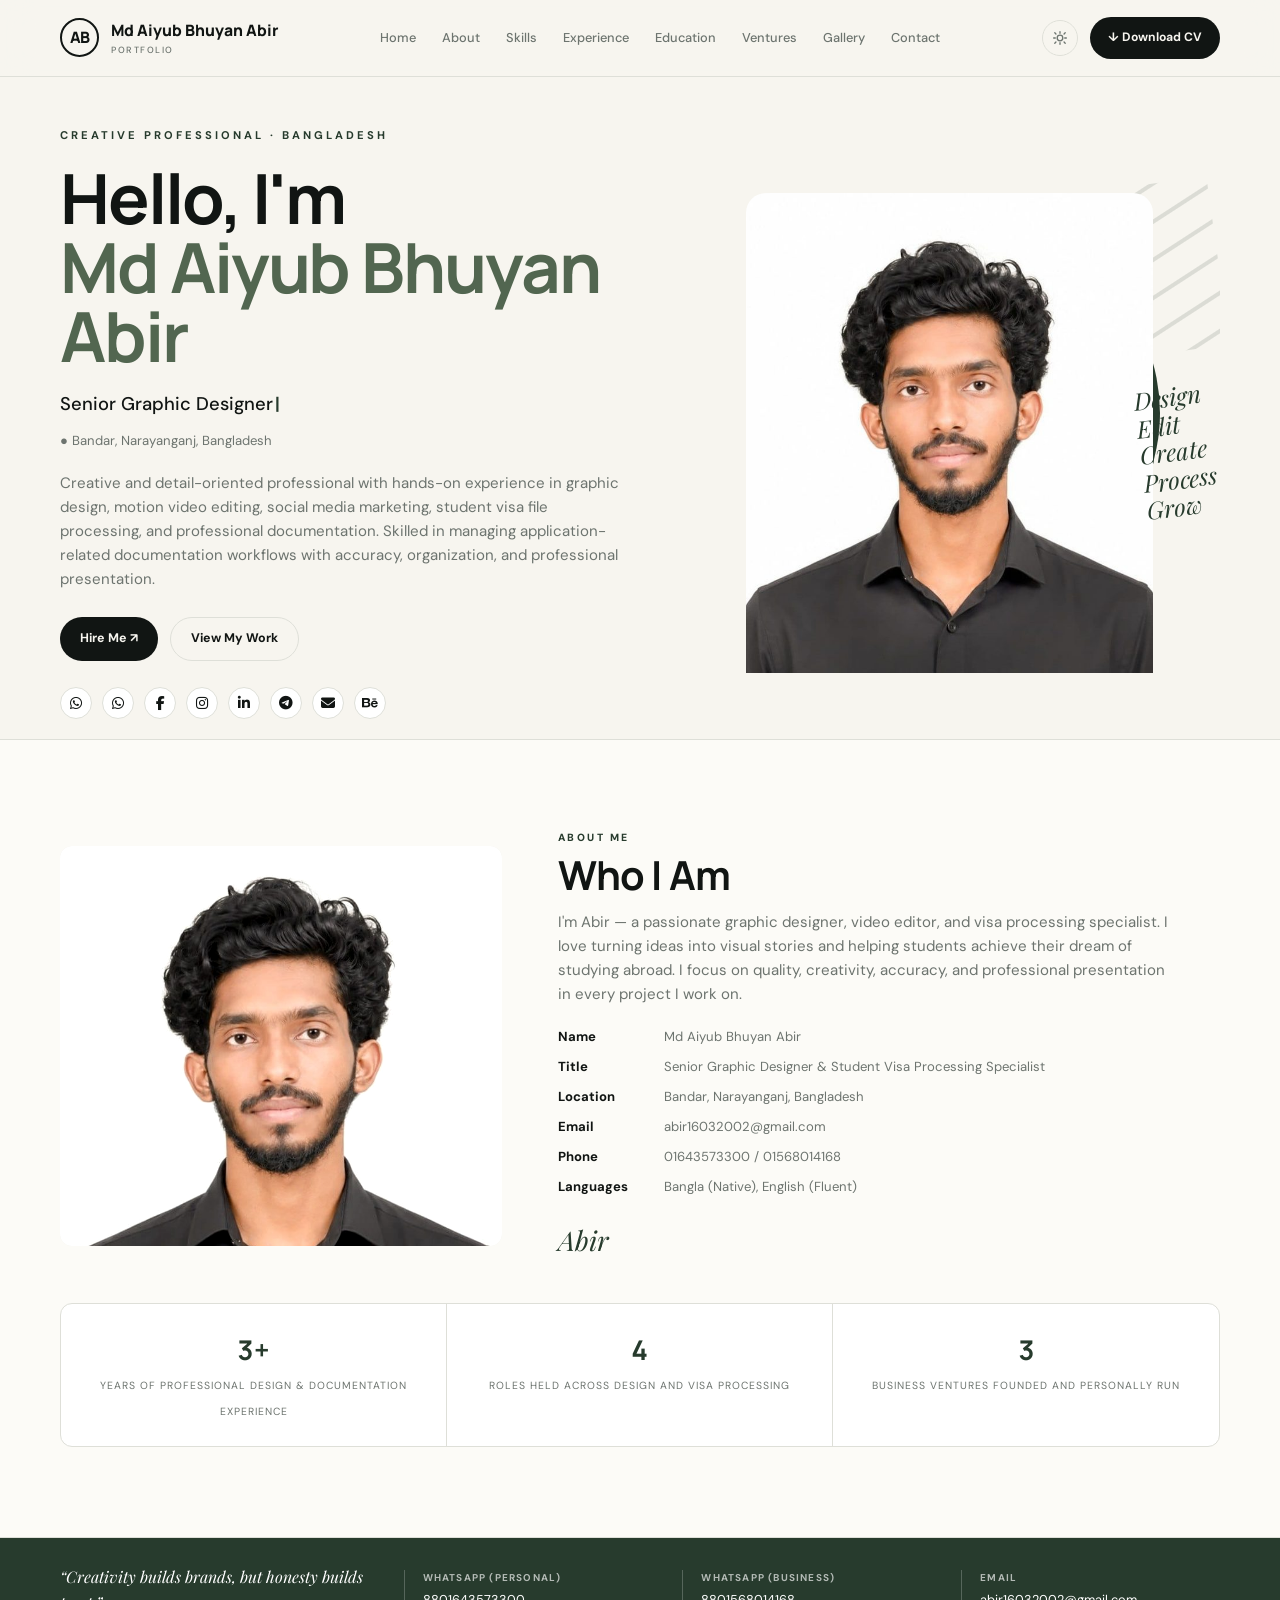
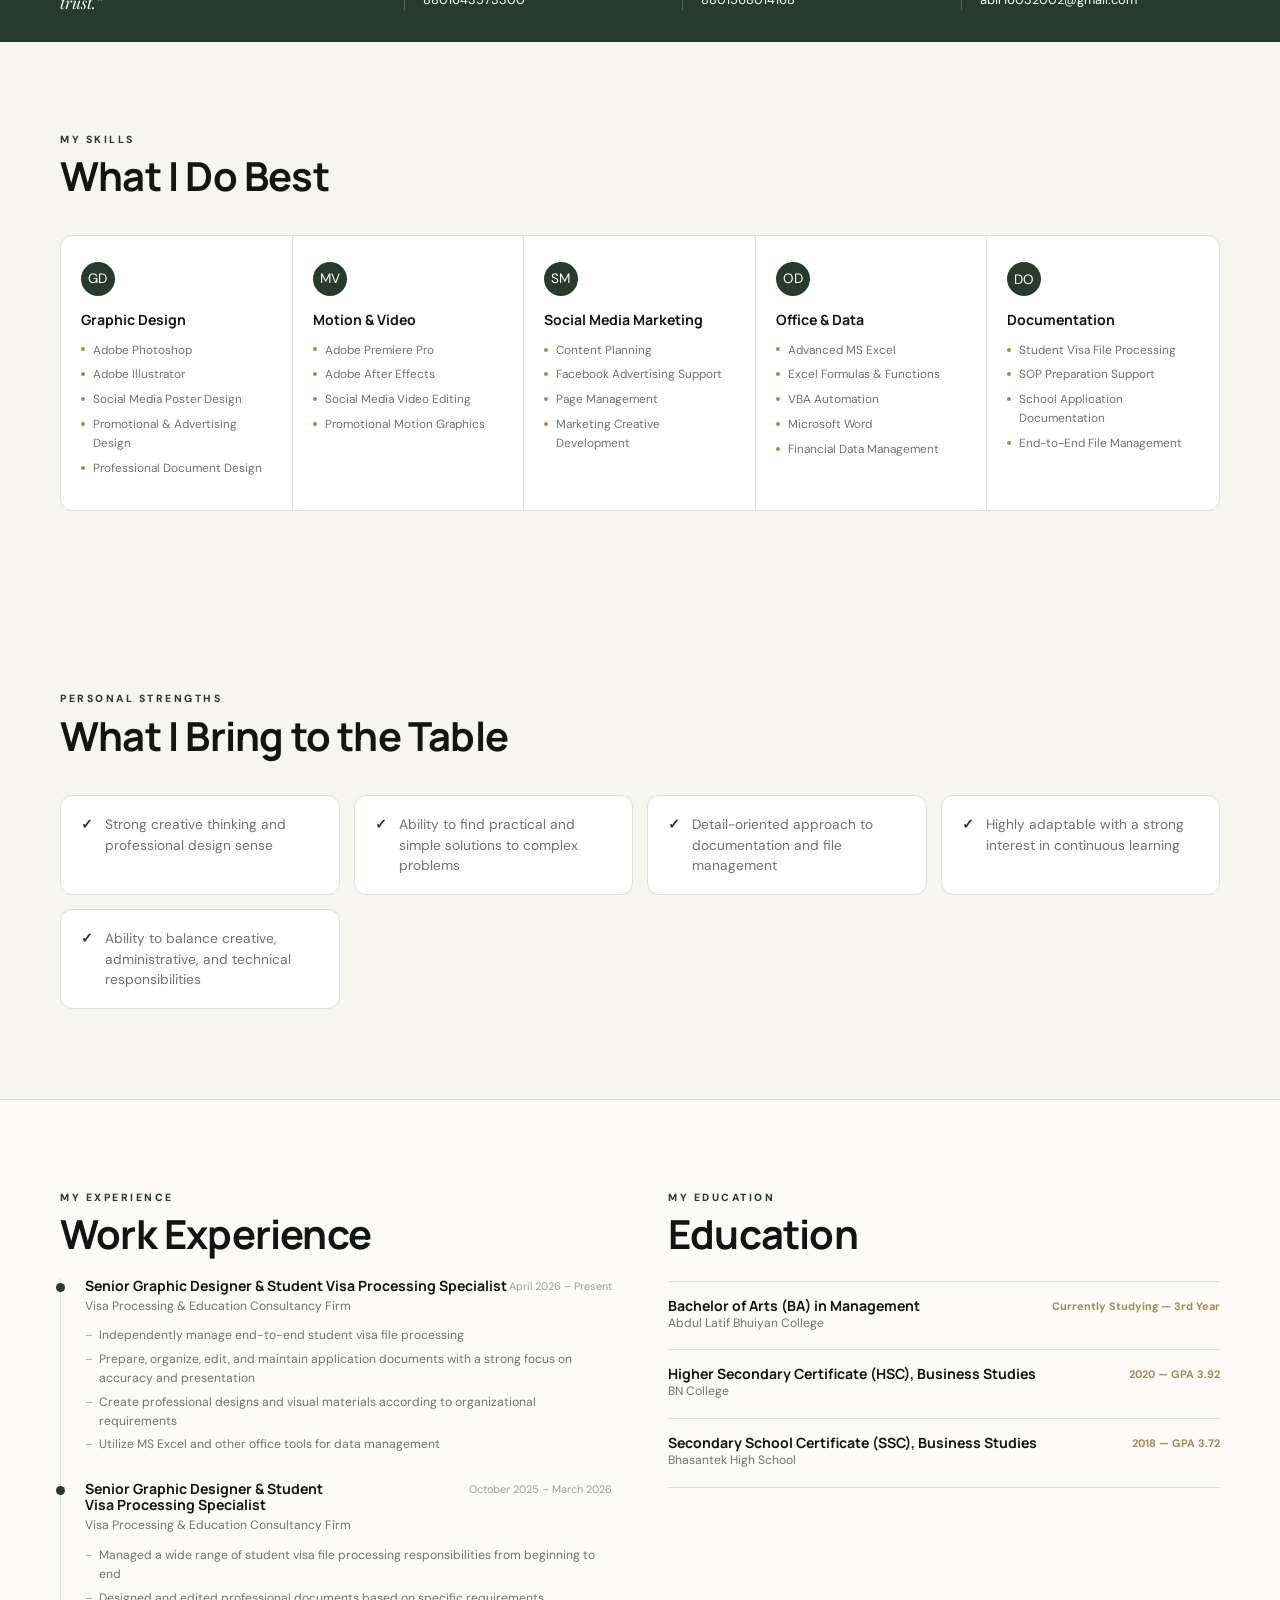
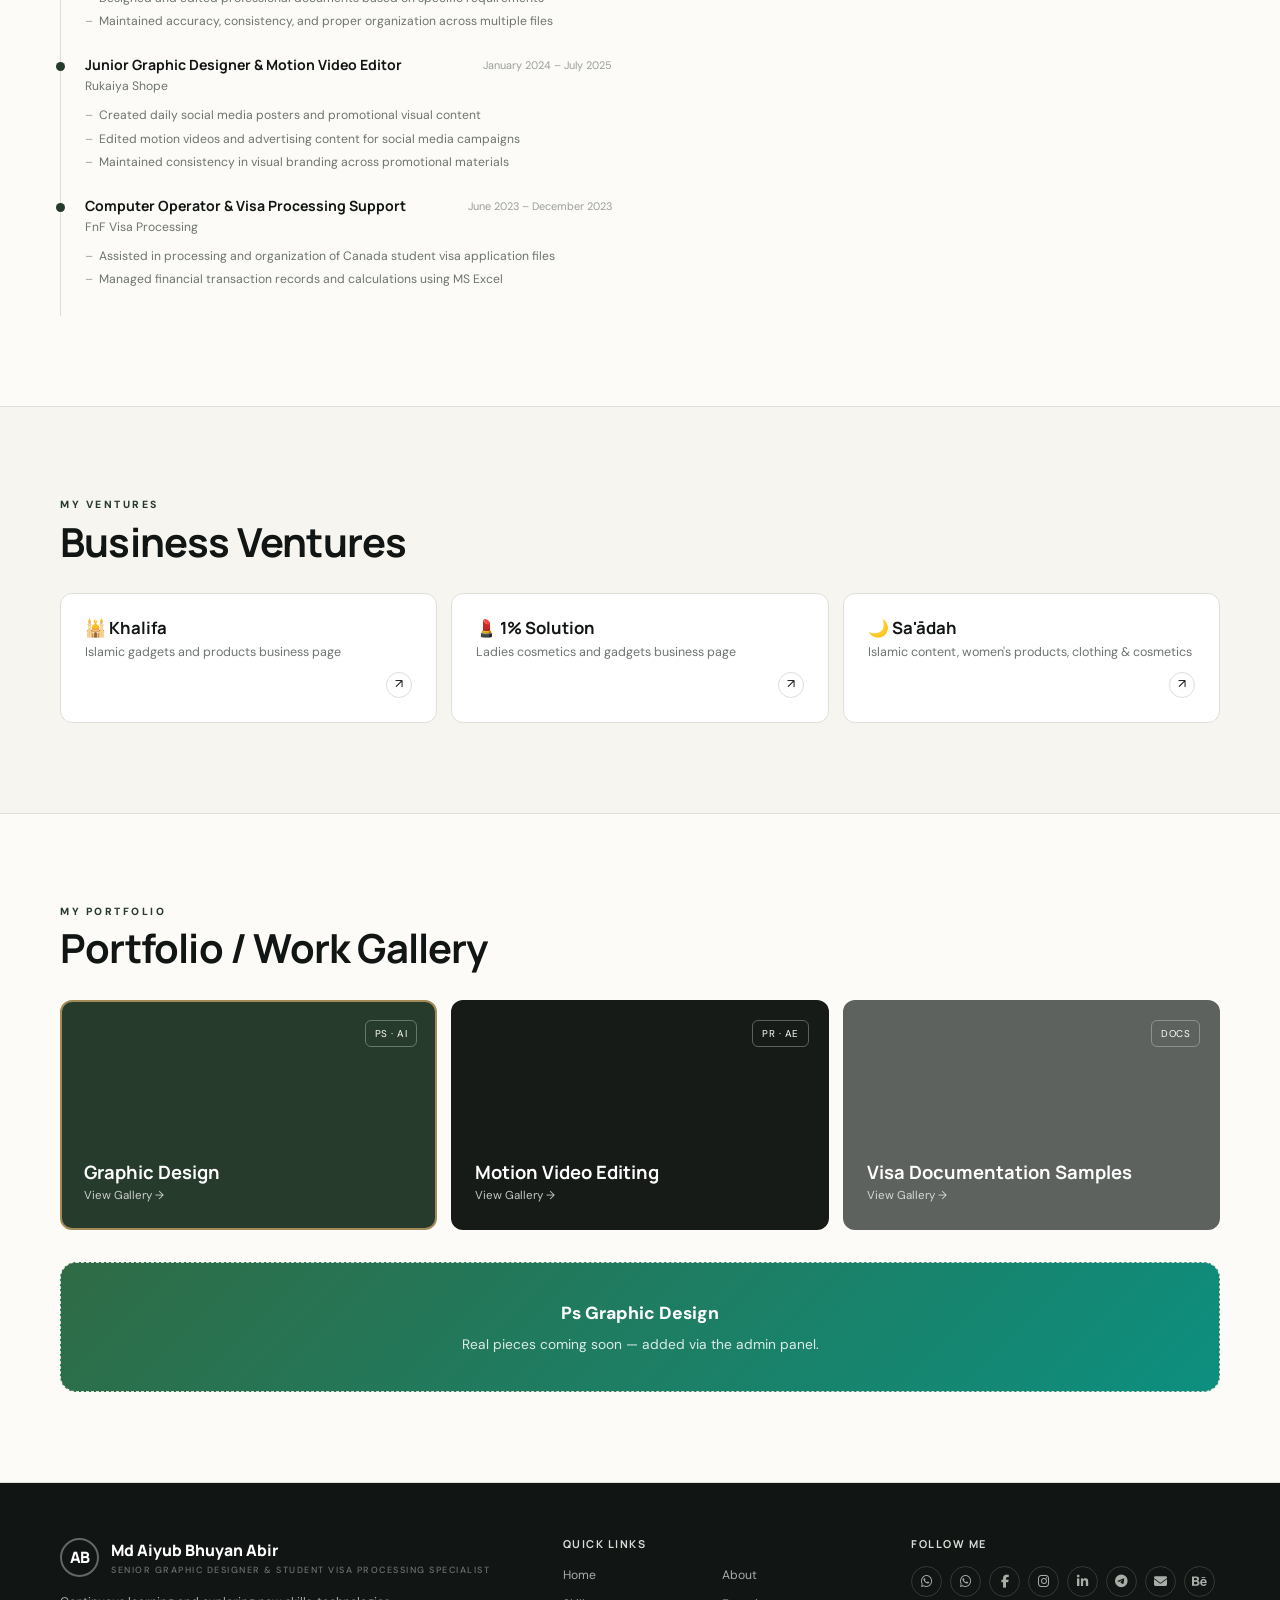
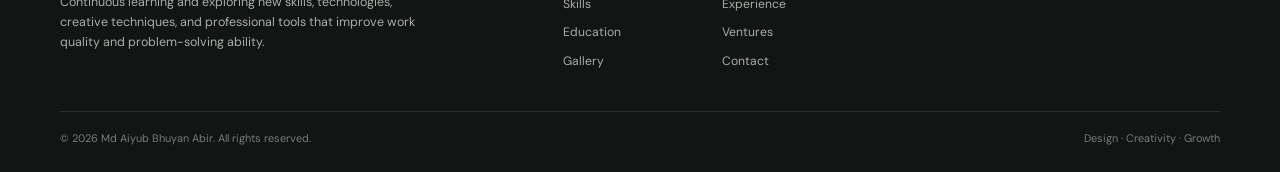
==== commit f3e5fea0: "Add files via upload" ====
--- a/index.html
+++ b/index.html
@@ -8,6 +8,7 @@
 <link rel="preconnect" href="https://fonts.googleapis.com">
 <link rel="preconnect" href="https://fonts.gstatic.com" crossorigin>
 <link href="https://fonts.googleapis.com/css2?family=DM+Sans:wght@400;500;600;700&family=Manrope:wght@500;600;700;800&family=Playfair+Display:ital,wght@0,500;1,500&display=swap" rel="stylesheet">
+<link rel="stylesheet" href="https://cdnjs.cloudflare.com/ajax/libs/font-awesome/6.5.1/css/all.min.css">
 <link rel="stylesheet" href="style.css">
 </head>
 <body>
@@ -38,7 +39,7 @@
 
 <main id="home">
   <section class="container hero">
-    <div class="reveal in">
+    <div class="pop-in">
       <div class="kicker">Creative Professional · Bangladesh</div>
       <h1>Hello, I'm<br><span id="heroFullName"></span></h1>
       <div class="hero-title"><span id="heroTitle"></span><span class="type-cursor" aria-hidden="true">|</span></div>
@@ -50,7 +51,7 @@
       </div>
       <div class="socials" id="heroSocials"></div>
     </div>
-    <div class="hero-art">
+    <div class="hero-art pop-in" style="animation-delay:.15s">
       <div class="side-note">Design<br>Edit<br>Create<br>Process<br>Grow</div>
       <img id="heroPhoto" src="assets/profile.jpg" alt="Md Aiyub Bhuyan Abir">
     </div>
@@ -59,8 +60,8 @@
   <section id="about" class="section white">
     <div class="container">
       <div class="about-grid">
-        <div class="about-photo"><img id="aboutPhoto" src="assets/profile.jpg" alt="Abir portrait"></div>
-        <div class="about-copy">
+        <div class="about-photo pop-in" style="animation-delay:.05s"><img id="aboutPhoto" src="assets/profile.jpg" alt="Abir portrait"></div>
+        <div class="about-copy pop-in" style="animation-delay:.15s">
           <div class="eyebrow">About Me</div>
           <h2>Who I Am</h2>
           <p id="aboutBio"></p>
@@ -74,32 +75,32 @@
 
   <section id="contact" class="contact-strip">
     <div class="container contact-row" id="contactRow">
-      <div class="quote" id="contactQuote"></div>
+      <div class="quote pop-in" id="contactQuote"></div>
     </div>
   </section>
 
   <section id="skills" class="section">
     <div class="container">
-      <div class="section-head"><div><div class="eyebrow">My Skills</div><h2>What I Do Best</h2></div></div>
+      <div class="section-head pop-in"><div><div class="eyebrow">My Skills</div><h2>What I Do Best</h2></div></div>
       <div class="skills" id="skillsGrid"></div>
     </div>
   </section>
 
   <section id="strengths" class="section">
     <div class="container">
-      <div class="section-head"><div><div class="eyebrow">Personal Strengths</div><h2>What I Bring to the Table</h2></div></div>
+      <div class="section-head pop-in"><div><div class="eyebrow">Personal Strengths</div><h2>What I Bring to the Table</h2></div></div>
       <ul class="strengths-list" id="strengthsList"></ul>
     </div>
   </section>
 
   <section id="experience" class="section white">
     <div class="container two-col">
-      <div>
+      <div class="pop-in">
         <div class="eyebrow">My Experience</div>
         <h2>Work Experience</h2>
         <div class="timeline" id="timeline"></div>
       </div>
-      <div id="education">
+      <div id="education" class="pop-in" style="animation-delay:.1s">
         <div class="eyebrow">My Education</div>
         <h2>Education</h2>
         <div id="eduList" style="margin-top:25px"></div>
@@ -109,16 +110,16 @@
 
   <section id="ventures" class="section">
     <div class="container">
-      <div class="eyebrow">My Ventures</div>
-      <h2>Business Ventures</h2>
+      <div class="eyebrow pop-in">My Ventures</div>
+      <h2 class="pop-in">Business Ventures</h2>
       <div class="ventures" id="ventureGrid" style="margin-top:30px"></div>
     </div>
   </section>
 
   <section id="gallery" class="section white">
     <div class="container">
-      <div class="eyebrow">My Portfolio</div>
-      <h2>Portfolio / Work Gallery</h2>
+      <div class="eyebrow pop-in">My Portfolio</div>
+      <h2 class="pop-in">Portfolio / Work Gallery</h2>
       <div class="gallery" id="galleryCards" style="margin-top:30px"></div>
       <div class="work-panel" id="workPanel">
         <div class="folder-tabs" id="folderTabs"></div>
--- a/style.css
+++ b/style.css
@@ -108,10 +108,12 @@
   .nav-toggle{ display:block; }
 }
 
-/* ===== Reveal-on-scroll ===== */
-.reveal{ opacity:0; transform: translateY(22px); transition: opacity .7s var(--ease), transform .7s var(--ease); }
-.reveal.in{ opacity:1; transform:none; }
-@media (prefers-reduced-motion: reduce){ .reveal{ opacity:1; transform:none; transition:none; } }
+/* ===== Entrance animation — plays once on load/creation, never gated on scroll
+   (a scroll-triggered version of this once left Skills blank until scrolled into
+   view, so every section now animates in on its own regardless of viewport). ===== */
+@keyframes popIn{ from{ opacity:0; transform: translateY(18px); } to{ opacity:1; transform:none; } }
+.pop-in{ opacity:0; animation: popIn .7s var(--ease) forwards; }
+@media (prefers-reduced-motion: reduce){ .pop-in{ animation:none; opacity:1; transform:none; } }
 
 /* ===== Hero ===== */
 .hero{ min-height:610px; display:grid; grid-template-columns:1.05fr .95fr; align-items:center; gap:20px; overflow:hidden; padding:50px 0 20px; }
@@ -133,6 +135,7 @@
 .socials{ display:flex; gap:10px; flex-wrap:wrap; font-size:.7rem; color: var(--text); }
 .socials a{ width:32px; height:32px; border:1px solid var(--border); border-radius:50%; display:grid; place-items:center; font-weight:700; background: var(--surface); transition: all .2s; }
 .socials a:hover{ background: var(--accent-2); color:#fff; border-color: var(--accent-2); transform: translateY(-2px); }
+.socials a i{ font-size:14px; line-height:1; }
 .hero-art{ height:500px; position:relative; display:flex; justify-content:center; align-items:flex-end; }
 .hero-art::before{ content:''; position:absolute; width:360px; height:360px; border-radius:50%; background: var(--accent-2); right:60px; top:60px; }
 .hero-art::after{ content:''; position:absolute; width:400px; height:170px; right:0; top:30px; transform: rotate(-8deg); opacity:.6;
@@ -236,12 +239,12 @@
 
 /* ===== Gallery / Work ===== */
 .gallery{ display:grid; grid-template-columns:repeat(3,1fr); gap:14px; }
-.work{ height:230px; background:#273b2d; color:#fff; border-radius:12px; position:relative; overflow:hidden; padding:22px;
+.work{ height:230px; background:#273b2d; background-size:cover; background-position:center; color:#fff; border-radius:12px; position:relative; overflow:hidden; padding:22px;
   display:flex; flex-direction:column; justify-content:flex-end; cursor:pointer; border:2px solid transparent; transition: transform .2s; }
 .work:hover, .work.active{ transform: translateY(-4px); }
 .work.active{ border-color: var(--accent); }
-.work:nth-child(2){ background:#161b18; }
-.work:nth-child(3){ background:#5d625e; }
+.work:nth-child(2){ background-color:#161b18; }
+.work:nth-child(3){ background-color:#5d625e; }
 .work .mini{ position:absolute; top:18px; right:18px; border:1px solid rgba(255,255,255,.3); padding:5px 9px; border-radius:6px; font-size:.62rem; letter-spacing:.5px; }
 .work h3{ font-family:'Manrope',sans-serif; font-size:1.15rem; }
 .work p{ font-size:.72rem; opacity:.75; margin-top:4px; }
@@ -278,6 +281,7 @@
 .footer-social{ display:flex; gap:8px; flex-wrap:wrap; }
 .footer-social a{ font-size:.62rem; font-weight:700; border:1px solid #353a36; border-radius:50%; width:31px; height:31px; display:grid; place-items:center; color:#a9aea9; transition: all .2s; }
 .footer-social a:hover{ background:#fff; color:#111513; border-color:#fff; }
+.footer-social a i{ font-size:13px; line-height:1; }
 .bottom{ border-top:1px solid #2a2f2c; margin-top:40px; padding-top:18px; display:flex; justify-content:space-between; color:#777e78; font-size:.68rem; flex-wrap:wrap; gap:8px; }
 @media (max-width:900px){ .footer-top{ grid-template-columns:1fr 1fr; gap:28px; } }
 @media (max-width:600px){ .footer-top{ grid-template-columns:1fr; } .bottom{ flex-direction:column; } }
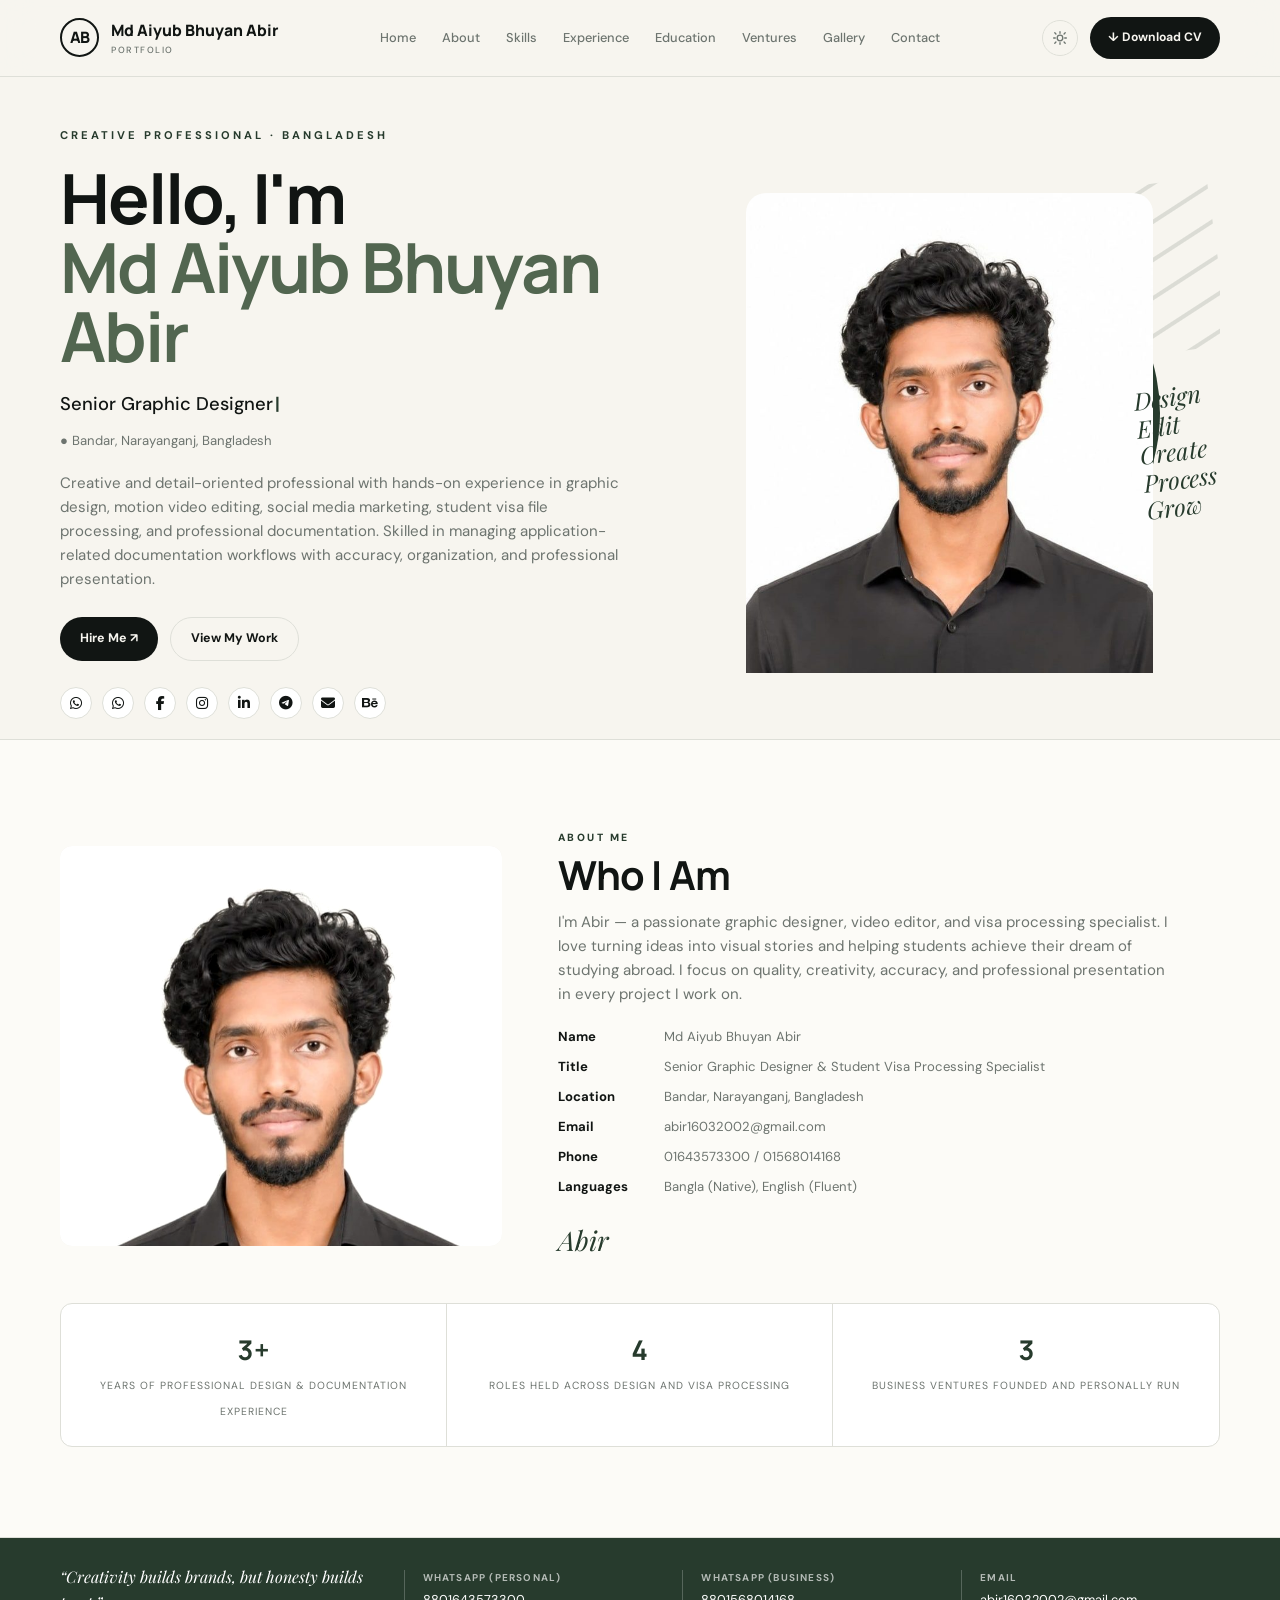
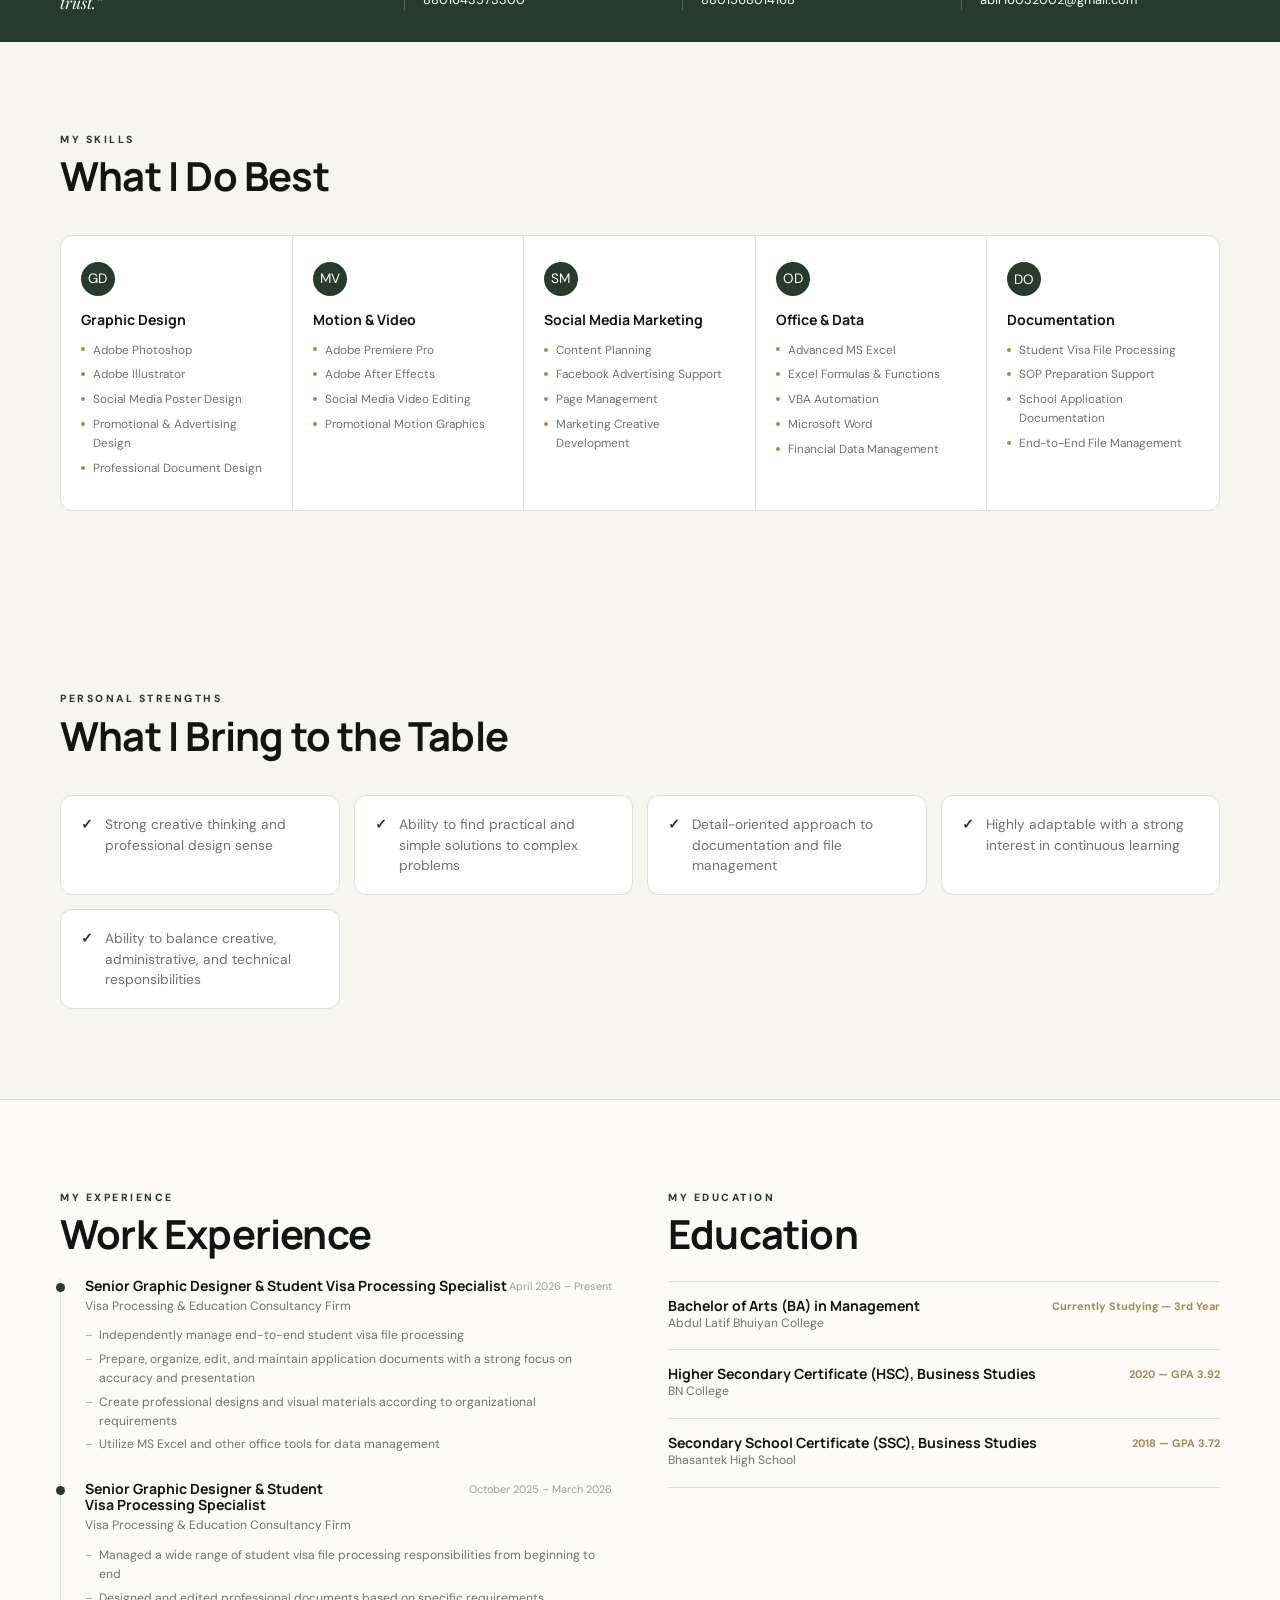
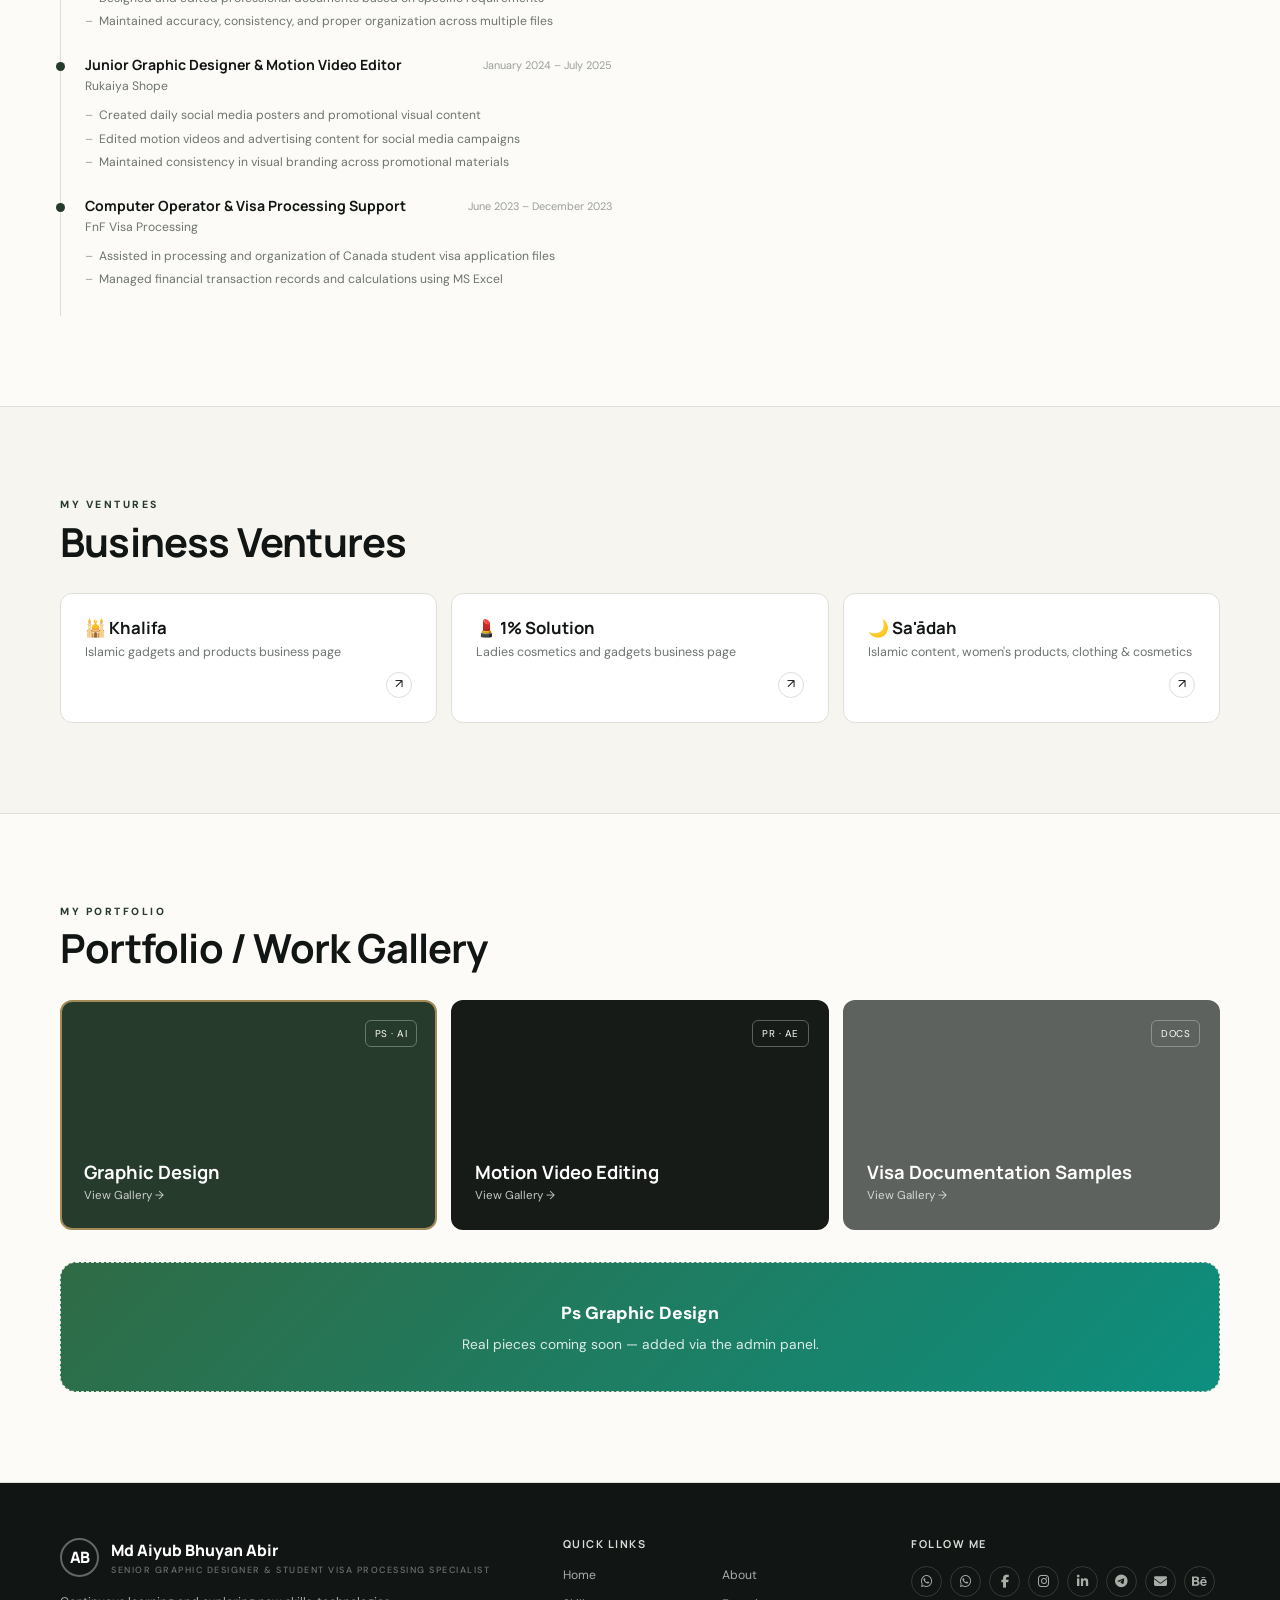
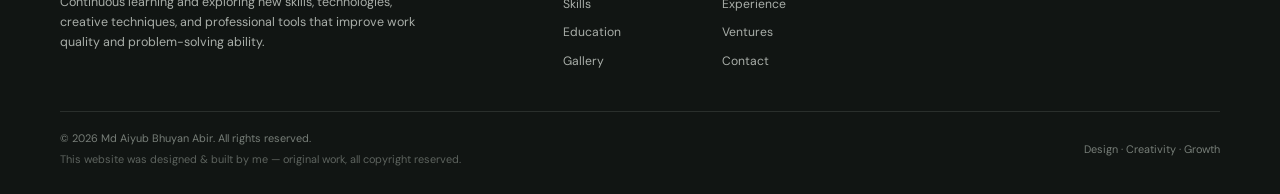
==== commit f2d608c3: "Add files via upload" ====
--- a/index.html
+++ b/index.html
@@ -76,6 +76,7 @@
   <section id="contact" class="contact-strip">
     <div class="container contact-row" id="contactRow">
       <div class="quote pop-in" id="contactQuote"></div>
+      <a href="#contactForm" class="contact-form-link" id="contactFormLink" style="display:none;">Send Me a Message ↓</a>
     </div>
   </section>
 
@@ -127,6 +128,22 @@
       </div>
     </div>
   </section>
+
+  <section id="contactForm" class="section" style="display:none;">
+    <div class="container" style="max-width:640px;">
+      <div class="eyebrow pop-in">Get In Touch</div>
+      <h2 class="pop-in">Send Me a Message</h2>
+      <form class="pop-in" id="cform" style="animation-delay:.08s;margin-top:24px;">
+        <div class="grid-2">
+          <div class="field"><label>Your Name</label><input type="text" name="name" id="cfName" required></div>
+          <div class="field"><label>Your Email</label><input type="email" name="email" id="cfEmail" required></div>
+        </div>
+        <div class="field"><label>Message</label><textarea name="message" id="cfMessage" rows="5" required></textarea></div>
+        <button type="submit" class="primary" id="cfSubmit" style="border:none;cursor:pointer;">Send Message ↗</button>
+        <div class="form-status" id="cfStatus"></div>
+      </form>
+    </div>
+  </section>
 </main>
 
 <div class="lightbox" id="lightbox">
@@ -157,14 +174,23 @@
       </div>
     </div>
     <div class="bottom">
-      <span>© <span id="year"></span> <span id="footerName">Md Aiyub Bhuyan Abir</span>. All rights reserved.</span>
-      <span>Design · Creativity · Growth</span>
+      <span class="bottom-left">
+        <span>© <span id="year"></span> <span id="footerName">Md Aiyub Bhuyan Abir</span>. All rights reserved.</span>
+        <span class="authorship">This website was designed &amp; built by me — original work, all copyright reserved.</span>
+      </span>
+      <span class="bottom-right">
+        <span>Design · Creativity · Growth</span>
+        <span class="counter-pill" id="visitorCounter" style="display:none;"><i class="fa-solid fa-eye"></i> <span id="visitorCountNum">0</span> visits</span>
+      </span>
     </div>
   </div>
 </footer>
 
 <div class="toast" id="toast"></div>
 
+<script src="https://cdnjs.cloudflare.com/ajax/libs/gsap/3.12.5/gsap.min.js" defer></script>
+<script src="https://cdnjs.cloudflare.com/ajax/libs/gsap/3.12.5/ScrollTrigger.min.js" defer></script>
+<script src="https://cdn.jsdelivr.net/npm/lenis@1.1.13/dist/lenis.min.js" defer></script>
 <script src="script.js" defer></script>
 </body>
 </html>
--- a/style.css
+++ b/style.css
@@ -114,6 +114,12 @@
 @keyframes popIn{ from{ opacity:0; transform: translateY(18px); } to{ opacity:1; transform:none; } }
 .pop-in{ opacity:0; animation: popIn .7s var(--ease) forwards; }
 @media (prefers-reduced-motion: reduce){ .pop-in{ animation:none; opacity:1; transform:none; } }
+/* When GSAP/ScrollTrigger load successfully, script.js hands reveal control to JS
+   for a scroll-triggered (not just on-load) cascade — this just parks the element
+   at its normal resting look (visible, no CSS animation) until GSAP takes over the
+   opacity/position itself. If GSAP ever fails to load, this class is never added,
+   so the .pop-in rule above (guaranteed to finish and show the content) still runs. */
+.pop-in.gsap-take-over{ animation:none; opacity:1; transform:none; }
 
 /* ===== Hero ===== */
 .hero{ min-height:610px; display:grid; grid-template-columns:1.05fr .95fr; align-items:center; gap:20px; overflow:hidden; padding:50px 0 20px; }
@@ -164,7 +170,7 @@
 /* ===== About ===== */
 .about-grid{ display:grid; grid-template-columns:.8fr 1.2fr; gap:56px; align-items:center; }
 .about-photo{ height:400px; border-radius:12px; overflow:hidden; background: var(--surface-2); }
-.about-photo img{ width:100%; height:100%; object-fit:cover; object-position:center 18%; filter: grayscale(.1) contrast(1.05); }
+.about-photo img{ width:100%; height:118%; object-fit:cover; object-position:center 18%; filter: grayscale(.1) contrast(1.05); will-change:transform; }
 .about-copy p{ color: var(--text-dim); font-size:.94rem; max-width:620px; margin:14px 0 20px; }
 .quick-facts{ display:flex; flex-direction:column; gap:9px; margin:6px 0 22px; }
 .quick-facts li{ display:flex; gap:10px; font-size:.82rem; color: var(--text-dim); }
@@ -231,6 +237,7 @@
 .venture{ background: var(--surface); border:1px solid var(--border); padding:24px; border-radius:12px; min-height:130px;
   display:flex; flex-direction:column; justify-content:space-between; transition: transform .2s, border-color .2s; }
 .venture:hover{ transform: translateY(-4px); border-color: var(--accent); }
+.venture-logo{ width:40px; height:40px; border-radius:10px; object-fit:cover; margin-bottom:10px; background: var(--surface-2); }
 .venture h3{ font-family:'Manrope',sans-serif; font-size:1.05rem; }
 .venture p{ font-size:.78rem; color: var(--text-dim); margin-top:6px; }
 .venture-status{ font-size:.68rem; color: var(--text-faint); font-style:italic; align-self:flex-end; }
@@ -282,7 +289,14 @@
 .footer-social a{ font-size:.62rem; font-weight:700; border:1px solid #353a36; border-radius:50%; width:31px; height:31px; display:grid; place-items:center; color:#a9aea9; transition: all .2s; }
 .footer-social a:hover{ background:#fff; color:#111513; border-color:#fff; }
 .footer-social a i{ font-size:13px; line-height:1; }
-.bottom{ border-top:1px solid #2a2f2c; margin-top:40px; padding-top:18px; display:flex; justify-content:space-between; color:#777e78; font-size:.68rem; flex-wrap:wrap; gap:8px; }
+.bottom{ border-top:1px solid #2a2f2c; margin-top:40px; padding-top:18px; display:flex; justify-content:space-between; color:#777e78; font-size:.68rem; flex-wrap:wrap; gap:14px; }
+.bottom-left{ display:flex; flex-direction:column; gap:4px; }
+.bottom-right{ display:flex; align-items:center; gap:12px; flex-wrap:wrap; }
+.authorship{ opacity:.75; }
+.counter-pill{ display:inline-flex; align-items:center; gap:6px; background:rgba(255,255,255,.06); border:1px solid rgba(255,255,255,.14); border-radius:999px; padding:6px 14px; font-size:.68rem; color:#cfd6d0; }
+.counter-pill i{ font-size:11px; }
+.contact-form-link{ display:inline-flex; align-items:center; gap:6px; margin-top:14px; color:#fff; border:1px solid rgba(255,255,255,.35); border-radius:999px; padding:9px 18px; font-size:.76rem; font-weight:700; transition: all .2s; }
+.contact-form-link:hover{ background:#fff; color:#273b2d; border-color:#fff; }
 @media (max-width:900px){ .footer-top{ grid-template-columns:1fr 1fr; gap:28px; } }
 @media (max-width:600px){ .footer-top{ grid-template-columns:1fr; } .bottom{ flex-direction:column; } }
 
@@ -322,6 +336,9 @@
   color: var(--text); font: inherit; font-family:'DM Sans',sans-serif;
 }
 .field input:focus, .field textarea:focus{ outline:none; border-color: var(--accent-2); }
+.form-status{ margin-top:12px; font-size:.82rem; }
+.form-status.ok{ color: var(--accent-2); }
+.form-status.err{ color: var(--danger); }
 .grid-2{ display:grid; grid-template-columns:1fr 1fr; gap:14px; }
 @media (max-width:600px){ .grid-2{ grid-template-columns:1fr; } }
 .row-card{ border:1px solid var(--border); border-radius:12px; padding:16px; margin-bottom:12px; background: var(--surface-2); }
@@ -332,6 +349,10 @@
 .status-msg.ok{ background: rgba(var(--accent2-rgb),.1); color: var(--accent-2); border:1px solid rgba(var(--accent2-rgb),.3); }
 .status-msg.err{ background: rgba(var(--danger-rgb),.1); color: var(--danger); border:1px solid rgba(var(--danger-rgb),.3); }
 .locked-note{ font-size:.8rem; color: var(--text-faint); margin-top:8px; }
+.upload-input{ margin-top:6px; padding:8px 0 0; border:none; background:none; font-size:.78rem; }
+.upload-status{ font-size:.72rem; margin-top:4px; display:block; color: var(--text-faint); }
+.upload-status.ok{ color: var(--accent-2); }
+.upload-status.err{ color: var(--danger); }
 .save-bar{ position: sticky; bottom:18px; display:flex; justify-content:center; z-index:50; }
 .save-bar-inner{ background: var(--surface); border:1px solid var(--border); border-radius:999px; padding:10px 12px; box-shadow: var(--shadow); display:flex; gap:10px; align-items:center; }
 
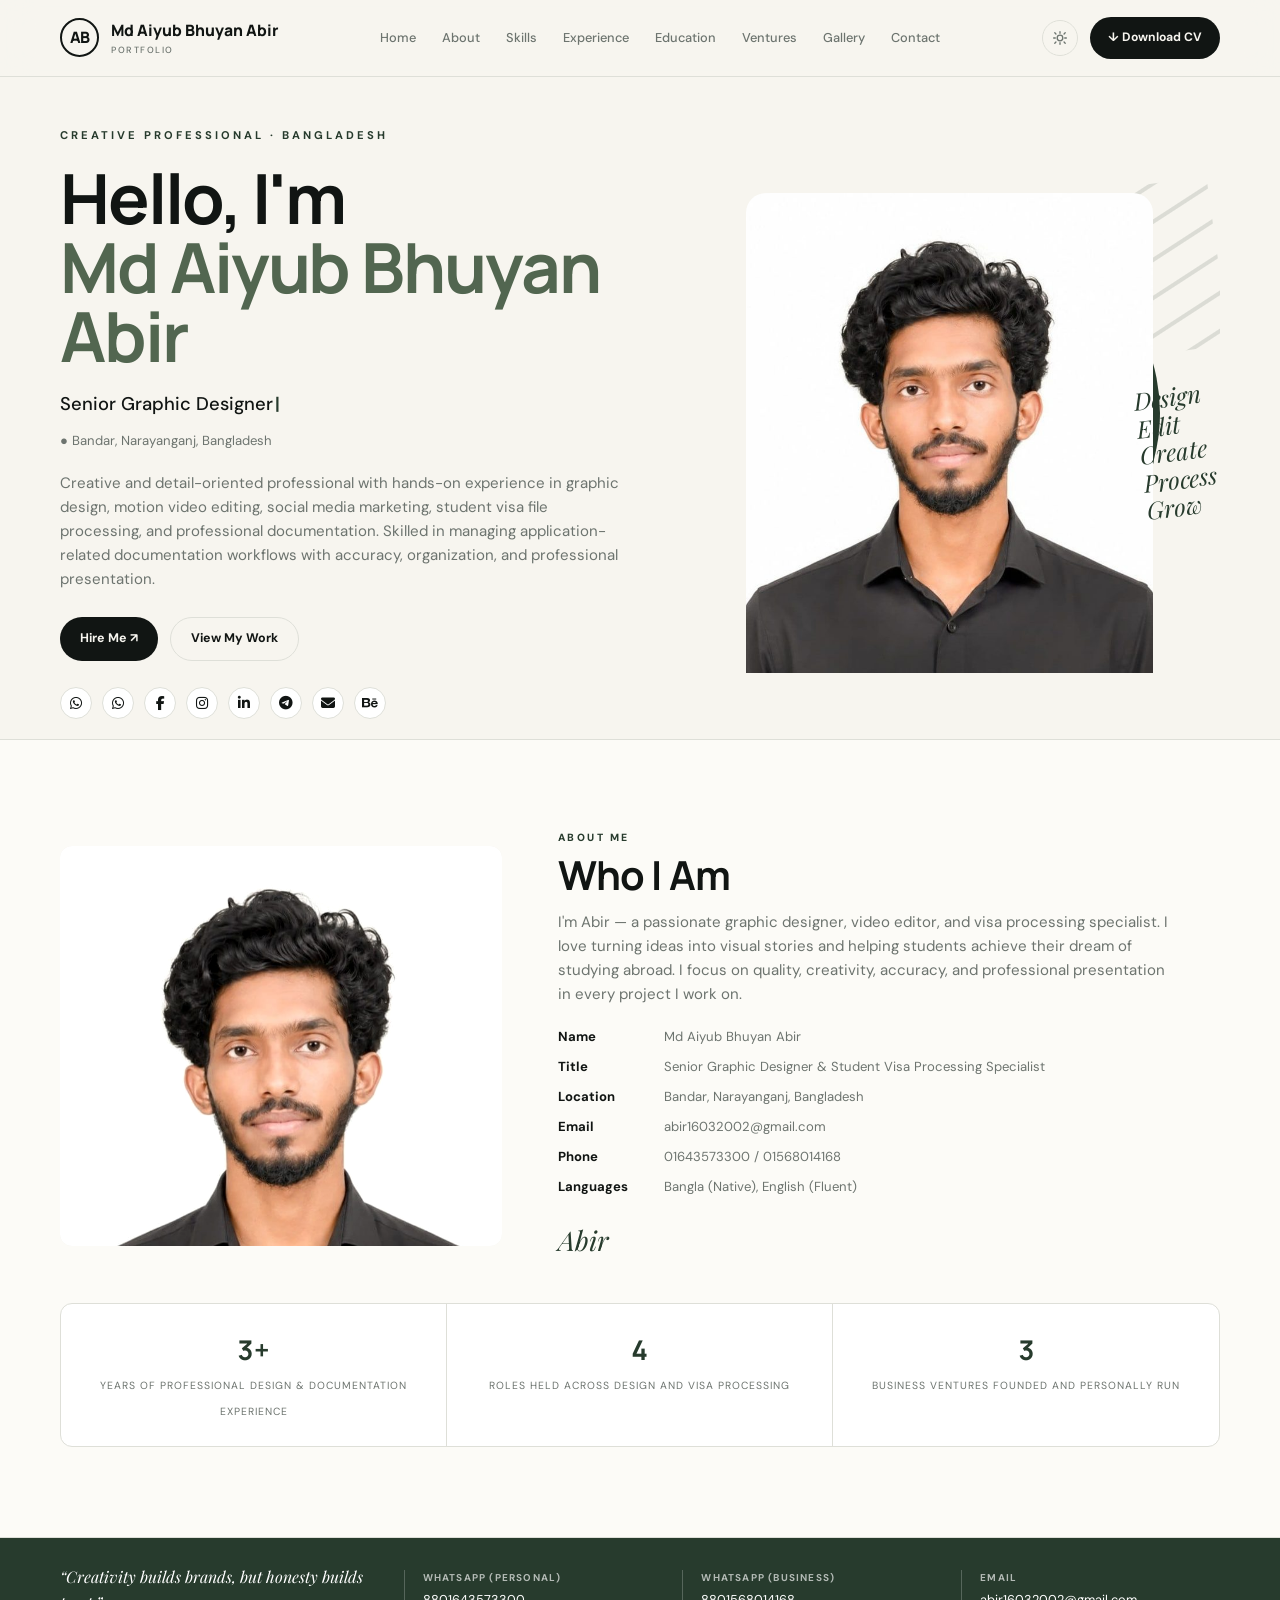
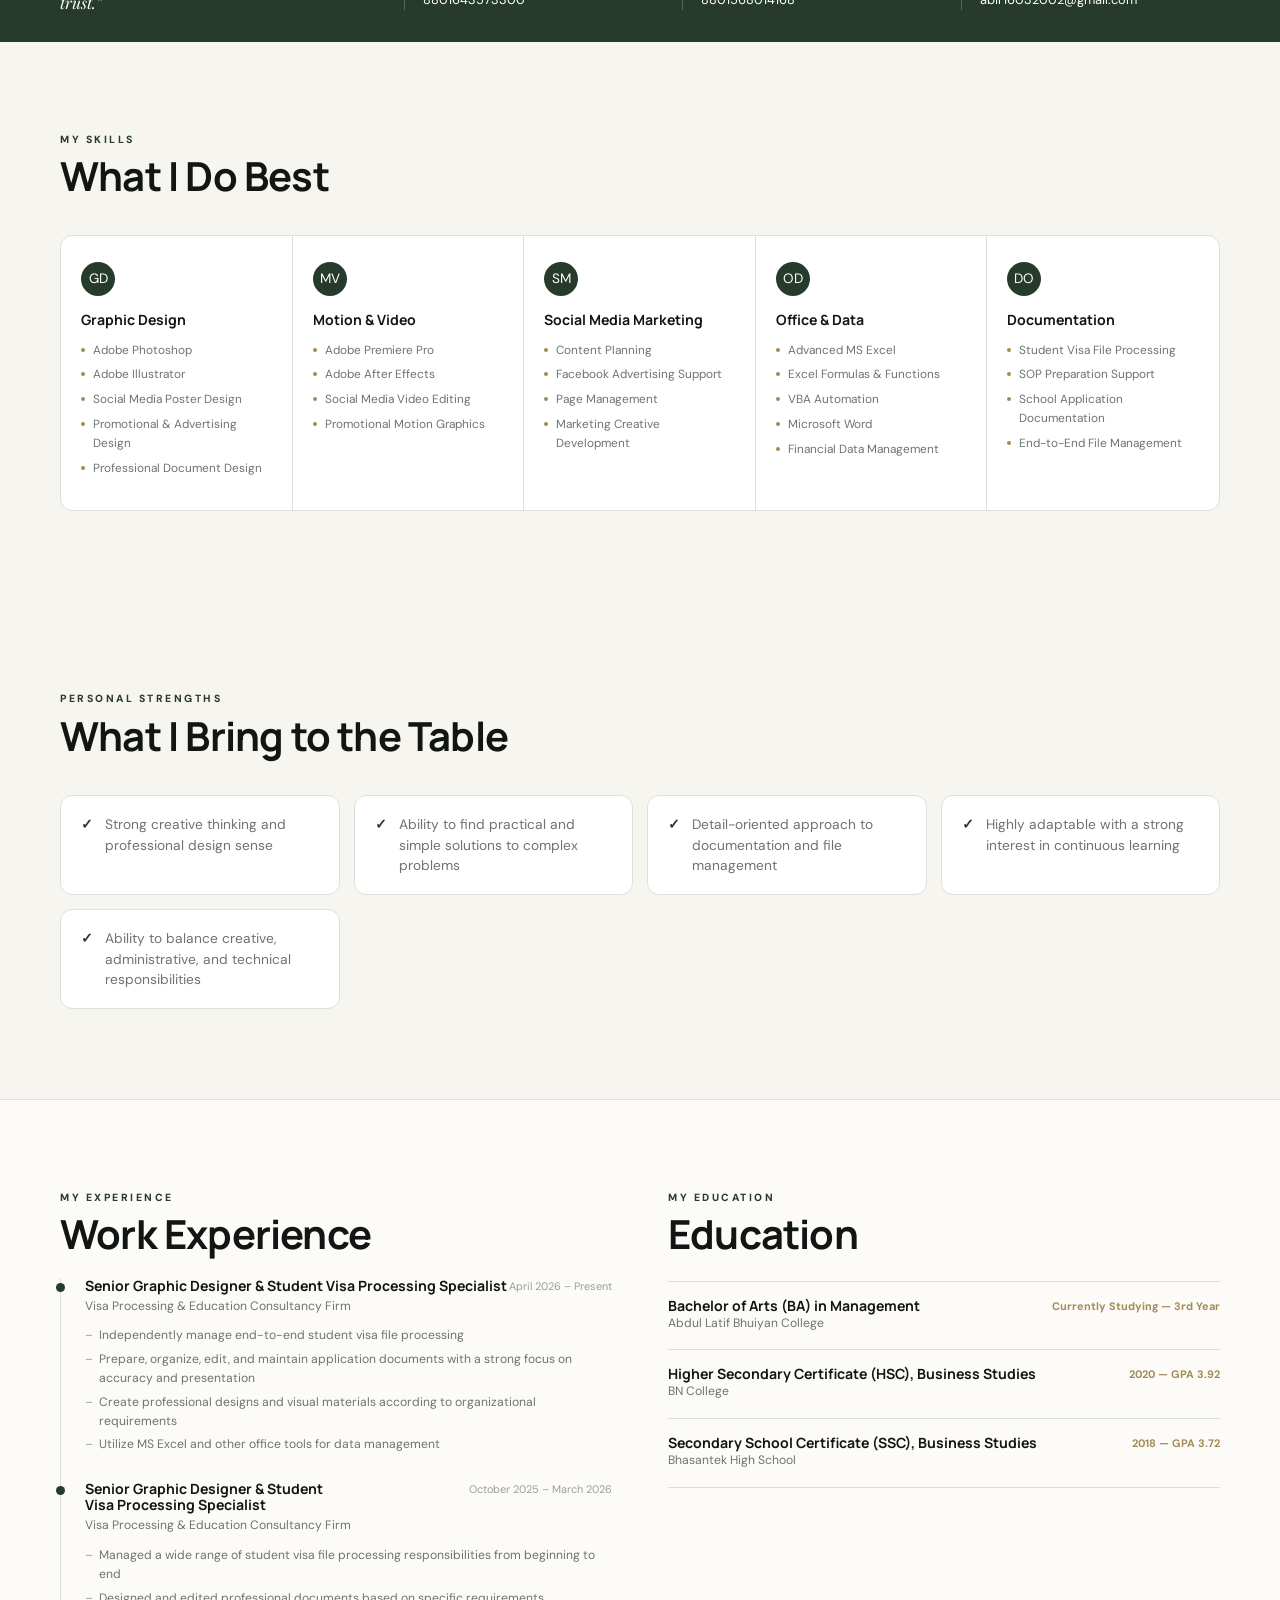
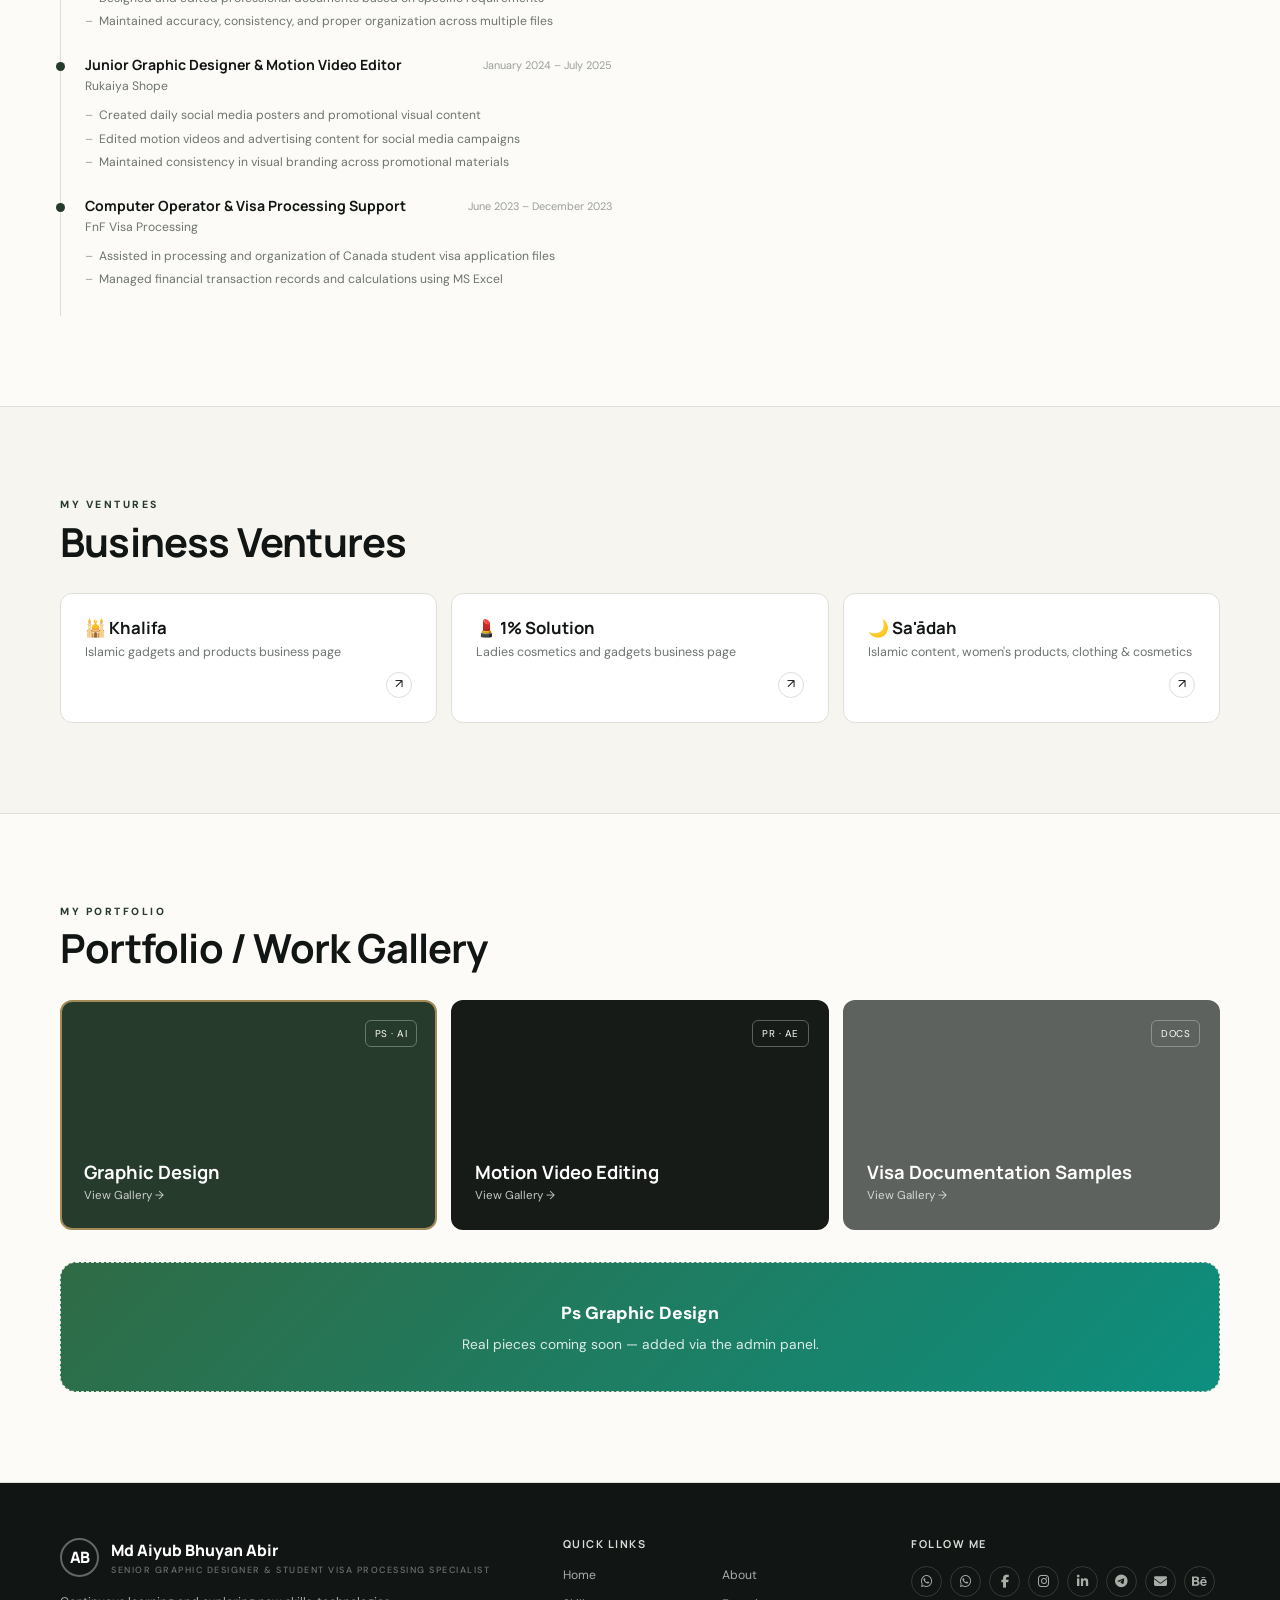
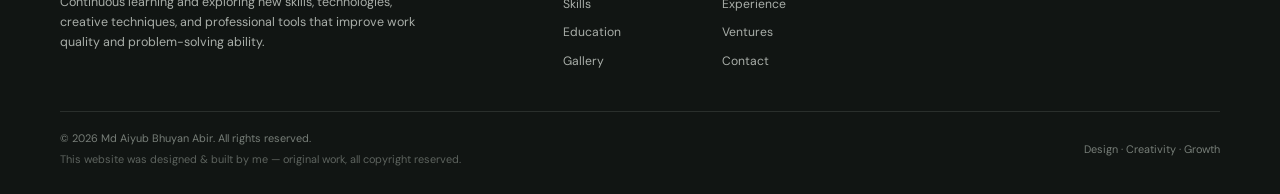
==== commit c4e3a86f: "Add files via upload" ====
--- a/index.html
+++ b/index.html
@@ -180,7 +180,7 @@
       </span>
       <span class="bottom-right">
         <span>Design · Creativity · Growth</span>
-        <span class="counter-pill" id="visitorCounter" style="display:none;"><i class="fa-solid fa-eye"></i> <span id="visitorCountNum">0</span> visits</span>
+        <span class="counter-pill" id="visitorCounter" style="display:none;"><img id="visitorBadgeImg" alt="Visitor count"></span>
       </span>
     </div>
   </div>
@@ -190,7 +190,6 @@
 
 <script src="https://cdnjs.cloudflare.com/ajax/libs/gsap/3.12.5/gsap.min.js" defer></script>
 <script src="https://cdnjs.cloudflare.com/ajax/libs/gsap/3.12.5/ScrollTrigger.min.js" defer></script>
-<script src="https://cdn.jsdelivr.net/npm/lenis@1.1.13/dist/lenis.min.js" defer></script>
 <script src="script.js" defer></script>
 </body>
 </html>
--- a/style.css
+++ b/style.css
@@ -293,8 +293,8 @@
 .bottom-left{ display:flex; flex-direction:column; gap:4px; }
 .bottom-right{ display:flex; align-items:center; gap:12px; flex-wrap:wrap; }
 .authorship{ opacity:.75; }
-.counter-pill{ display:inline-flex; align-items:center; gap:6px; background:rgba(255,255,255,.06); border:1px solid rgba(255,255,255,.14); border-radius:999px; padding:6px 14px; font-size:.68rem; color:#cfd6d0; }
-.counter-pill i{ font-size:11px; }
+.counter-pill{ display:inline-flex; align-items:center; }
+.counter-pill img{ display:block; height:16px; border-radius:4px; }
 .contact-form-link{ display:inline-flex; align-items:center; gap:6px; margin-top:14px; color:#fff; border:1px solid rgba(255,255,255,.35); border-radius:999px; padding:9px 18px; font-size:.76rem; font-weight:700; transition: all .2s; }
 .contact-form-link:hover{ background:#fff; color:#273b2d; border-color:#fff; }
 @media (max-width:900px){ .footer-top{ grid-template-columns:1fr 1fr; gap:28px; } }
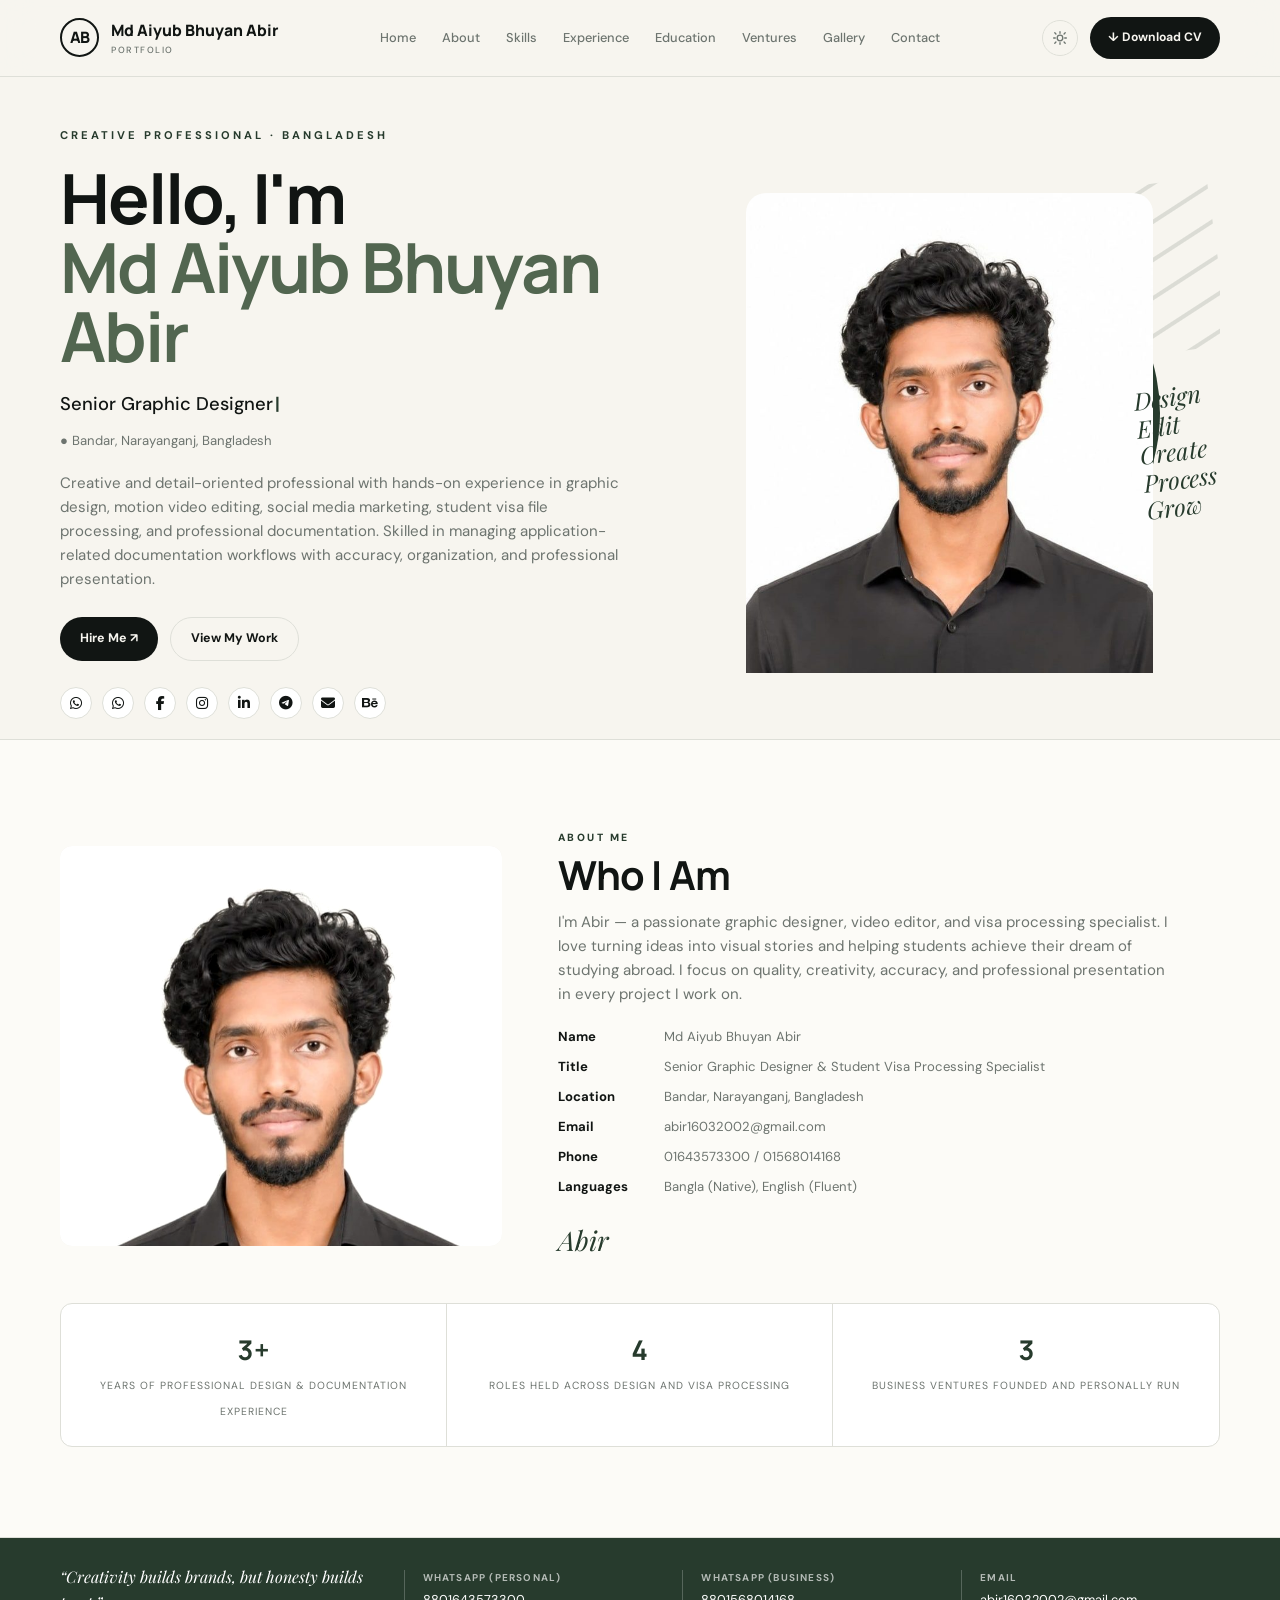
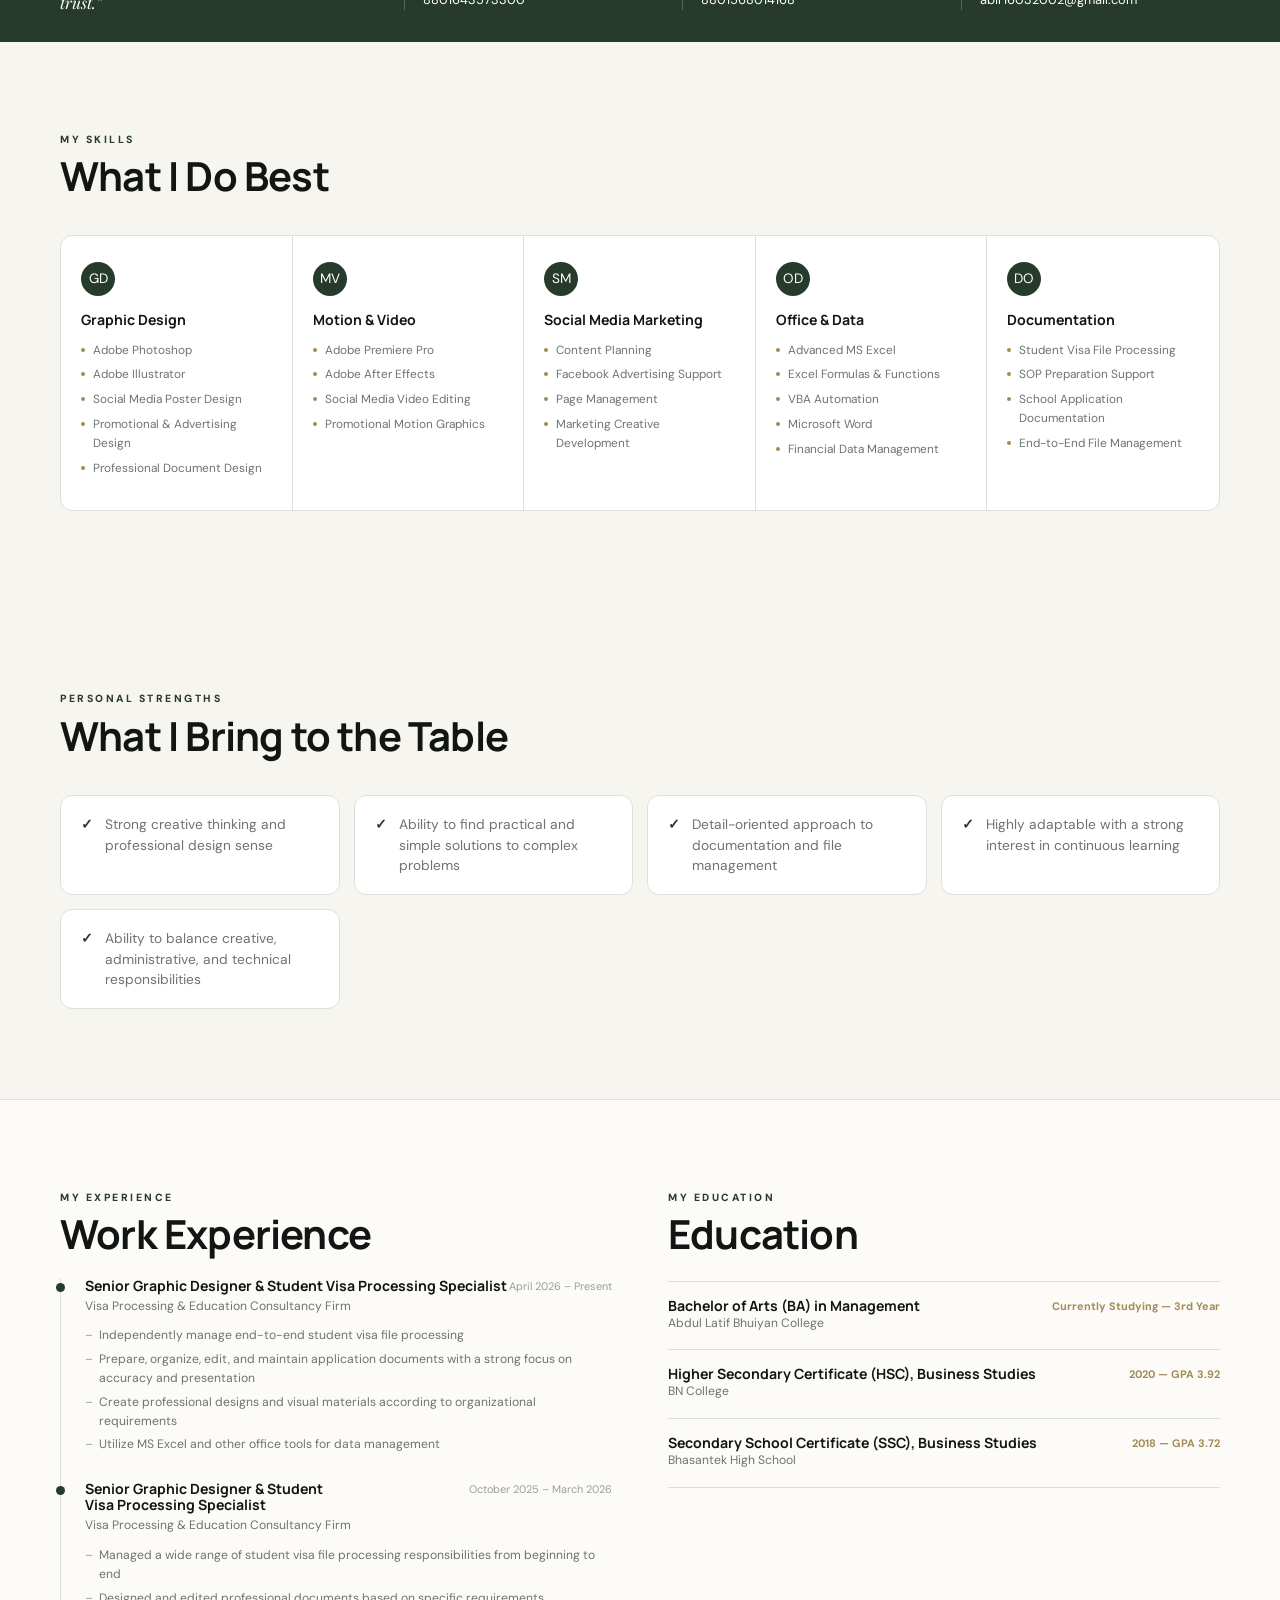
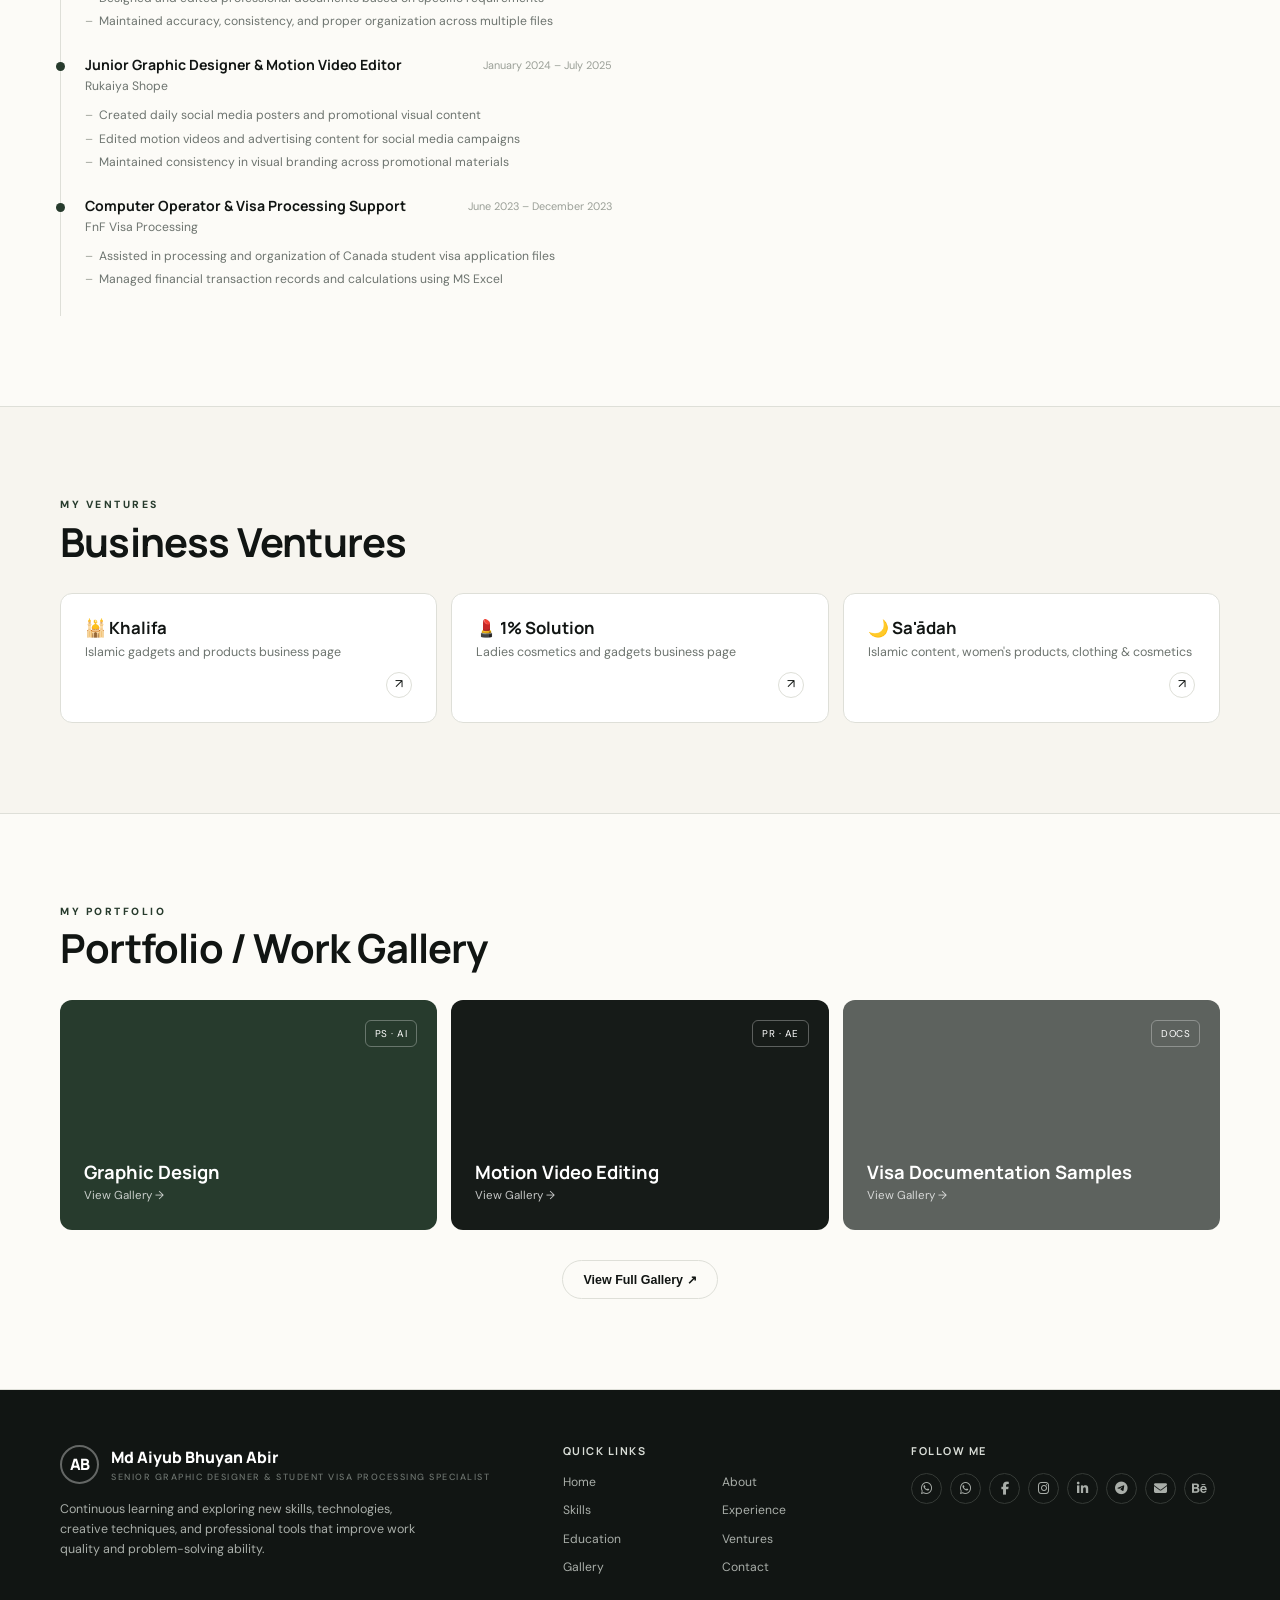
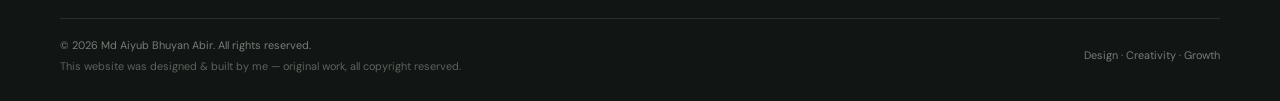
==== commit ceb06e47: "Add files via upload" ====
--- a/index.html
+++ b/index.html
@@ -122,9 +122,8 @@
       <div class="eyebrow pop-in">My Portfolio</div>
       <h2 class="pop-in">Portfolio / Work Gallery</h2>
       <div class="gallery" id="galleryCards" style="margin-top:30px"></div>
-      <div class="work-panel" id="workPanel">
-        <div class="folder-tabs" id="folderTabs"></div>
-        <div class="work-grid" id="workGrid"></div>
+      <div style="text-align:center;margin-top:30px;">
+        <button class="secondary" id="viewFullGalleryBtn" type="button">View Full Gallery ↗</button>
       </div>
     </div>
   </section>
@@ -154,6 +153,17 @@
   </figure>
 </div>
 
+<div class="gallery-overlay" id="galleryOverlay">
+  <div class="gallery-overlay-inner">
+    <div class="gallery-overlay-header">
+      <button class="gallery-back" id="galleryBack" type="button">← Back to Portfolio</button>
+      <div class="gallery-overlay-title">Full Gallery</div>
+    </div>
+    <div class="gallery-filter-tabs" id="galleryFilterTabs"></div>
+    <div class="work-grid" id="workGrid"></div>
+  </div>
+</div>
+
 <footer>
   <div class="container">
     <div class="footer-top">
--- a/style.css
+++ b/style.css
@@ -257,8 +257,6 @@
 .work p{ font-size:.72rem; opacity:.75; margin-top:4px; }
 @media (max-width:900px){ .gallery{ grid-template-columns:1fr; } }
 
-.work-panel{ margin-top:32px; }
-.folder-tabs{ display:none; }
 .work-grid{ display:grid; grid-template-columns: repeat(auto-fill,minmax(220px,1fr)); gap:16px; }
 .work-card{ position:relative; border-radius: var(--radius-sm); overflow:hidden; aspect-ratio:4/3; cursor:pointer;
   border:1px solid var(--border); background: var(--surface-2); }
@@ -275,6 +273,28 @@
 .lightbox img{ max-width:100%; max-height:78vh; border-radius:10px; display:block; margin:0 auto; }
 .lightbox figcaption{ color:#fff; text-align:center; margin-top:14px; font-size:.9rem; opacity:.85; }
 .lightbox-close{ position:absolute; top:20px; right:24px; background:none; border:none; color:#fff; font-size:2rem; cursor:pointer; line-height:1; }
+
+/* ===== Full-screen gallery overlay (combined, filterable "dedicated view") ===== */
+.gallery-overlay{ position:fixed; inset:0; z-index:250; background: var(--bg);
+  opacity:0; pointer-events:none; transform: translateY(14px); transition: opacity .3s var(--ease), transform .3s var(--ease);
+  overflow-y:auto; }
+.gallery-overlay.open{ opacity:1; pointer-events:auto; transform:none; }
+.gallery-overlay-inner{ max-width: var(--maxw); margin:0 auto; padding:28px 24px 70px; }
+.gallery-overlay-header{ position:sticky; top:0; z-index:2; background: var(--bg);
+  display:flex; align-items:center; gap:18px; padding:14px 0; border-bottom:1px solid var(--border); margin-bottom:22px; }
+.gallery-back{ background:none; border:1px solid var(--border); color:var(--text); border-radius:999px;
+  padding:8px 16px; font-size:.82rem; font-weight:600; cursor:pointer; white-space:nowrap; transition: background .2s, border-color .2s; }
+.gallery-back:hover{ background: var(--surface-2); border-color: var(--accent); }
+.gallery-overlay-title{ font-family:'Manrope',sans-serif; font-weight:800; font-size:1.3rem; }
+.gallery-filter-tabs{ display:flex; gap:10px; flex-wrap:wrap; margin-bottom:24px; }
+.gallery-filter-tabs button{ background: var(--surface-2); border:1px solid var(--border); color: var(--text-dim);
+  border-radius:999px; padding:8px 16px; font-size:.8rem; font-weight:600; cursor:pointer; transition: all .2s; }
+.gallery-filter-tabs button:hover{ color: var(--text); border-color: var(--accent); }
+.gallery-filter-tabs button.active{ background: var(--accent-2); border-color: var(--accent-2); color:#fff; }
+@media (max-width:600px){
+  .gallery-overlay-inner{ padding:20px 16px 50px; }
+  .gallery-overlay-title{ font-size:1.05rem; }
+}
 
 /* ===== Footer ===== */
 footer{ background:#111513; color:#fff; padding:55px 0 25px; }
@@ -366,6 +386,13 @@
 .btn:hover{ transform: translateY(-3px); border-color: var(--accent-2); }
 .btn-primary{ background: var(--accent-2); color:#fff; border:none; }
 .btn-primary:hover{ opacity:.9; }
+.btn-primary.needs-save{ animation: needsSavePulse 1.1s ease-in-out infinite; box-shadow: 0 0 0 0 rgba(var(--accent2-rgb),.6); }
+@keyframes needsSavePulse{
+  0%{ box-shadow: 0 0 0 0 rgba(var(--accent2-rgb),.55); }
+  70%{ box-shadow: 0 0 0 12px rgba(var(--accent2-rgb),0); }
+  100%{ box-shadow: 0 0 0 0 rgba(var(--accent2-rgb),0); }
+}
+@media (prefers-reduced-motion: reduce){ .btn-primary.needs-save{ animation:none; outline:2px solid var(--accent-2); } }
 .btn-sm{ padding:9px 18px; font-size:.8rem; }
 .btn-ghost{ background:transparent; }
 .btn-danger{ background:transparent; border-color: rgba(var(--danger-rgb),.35); color:var(--danger); }
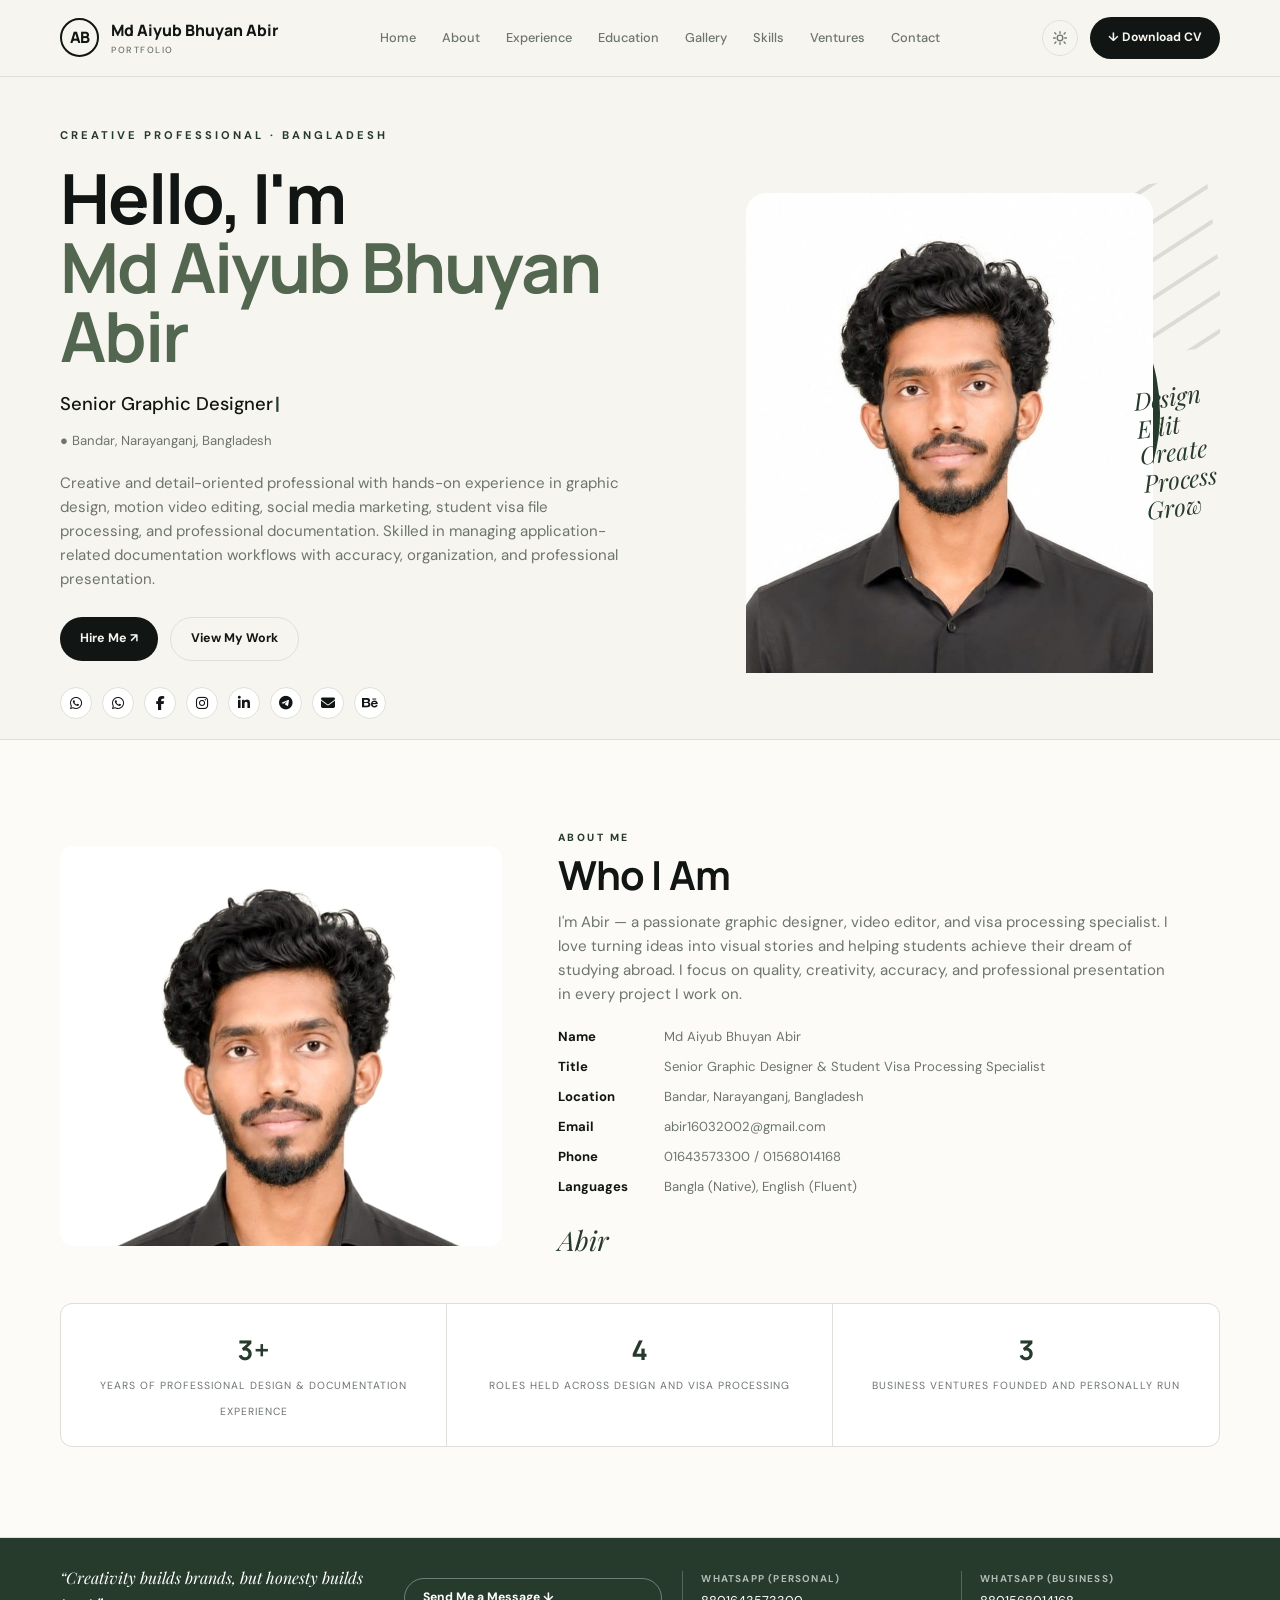
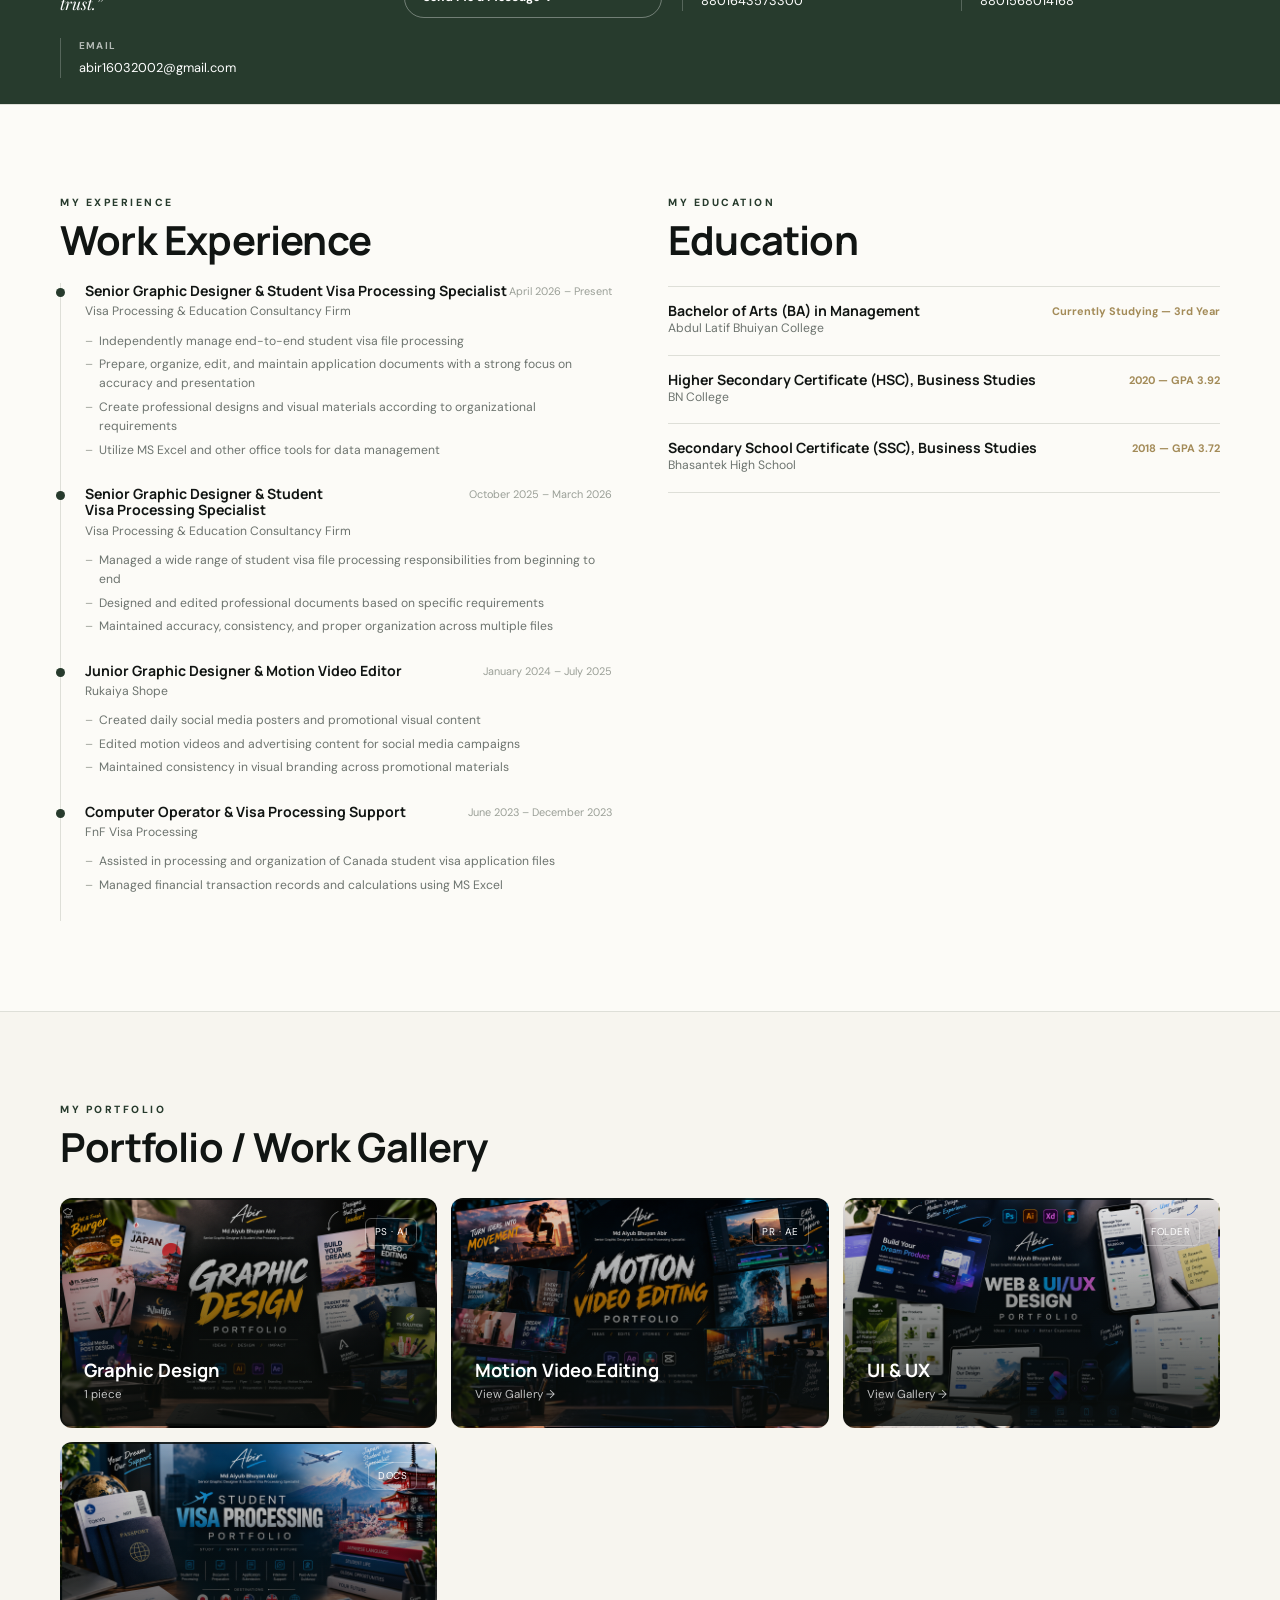
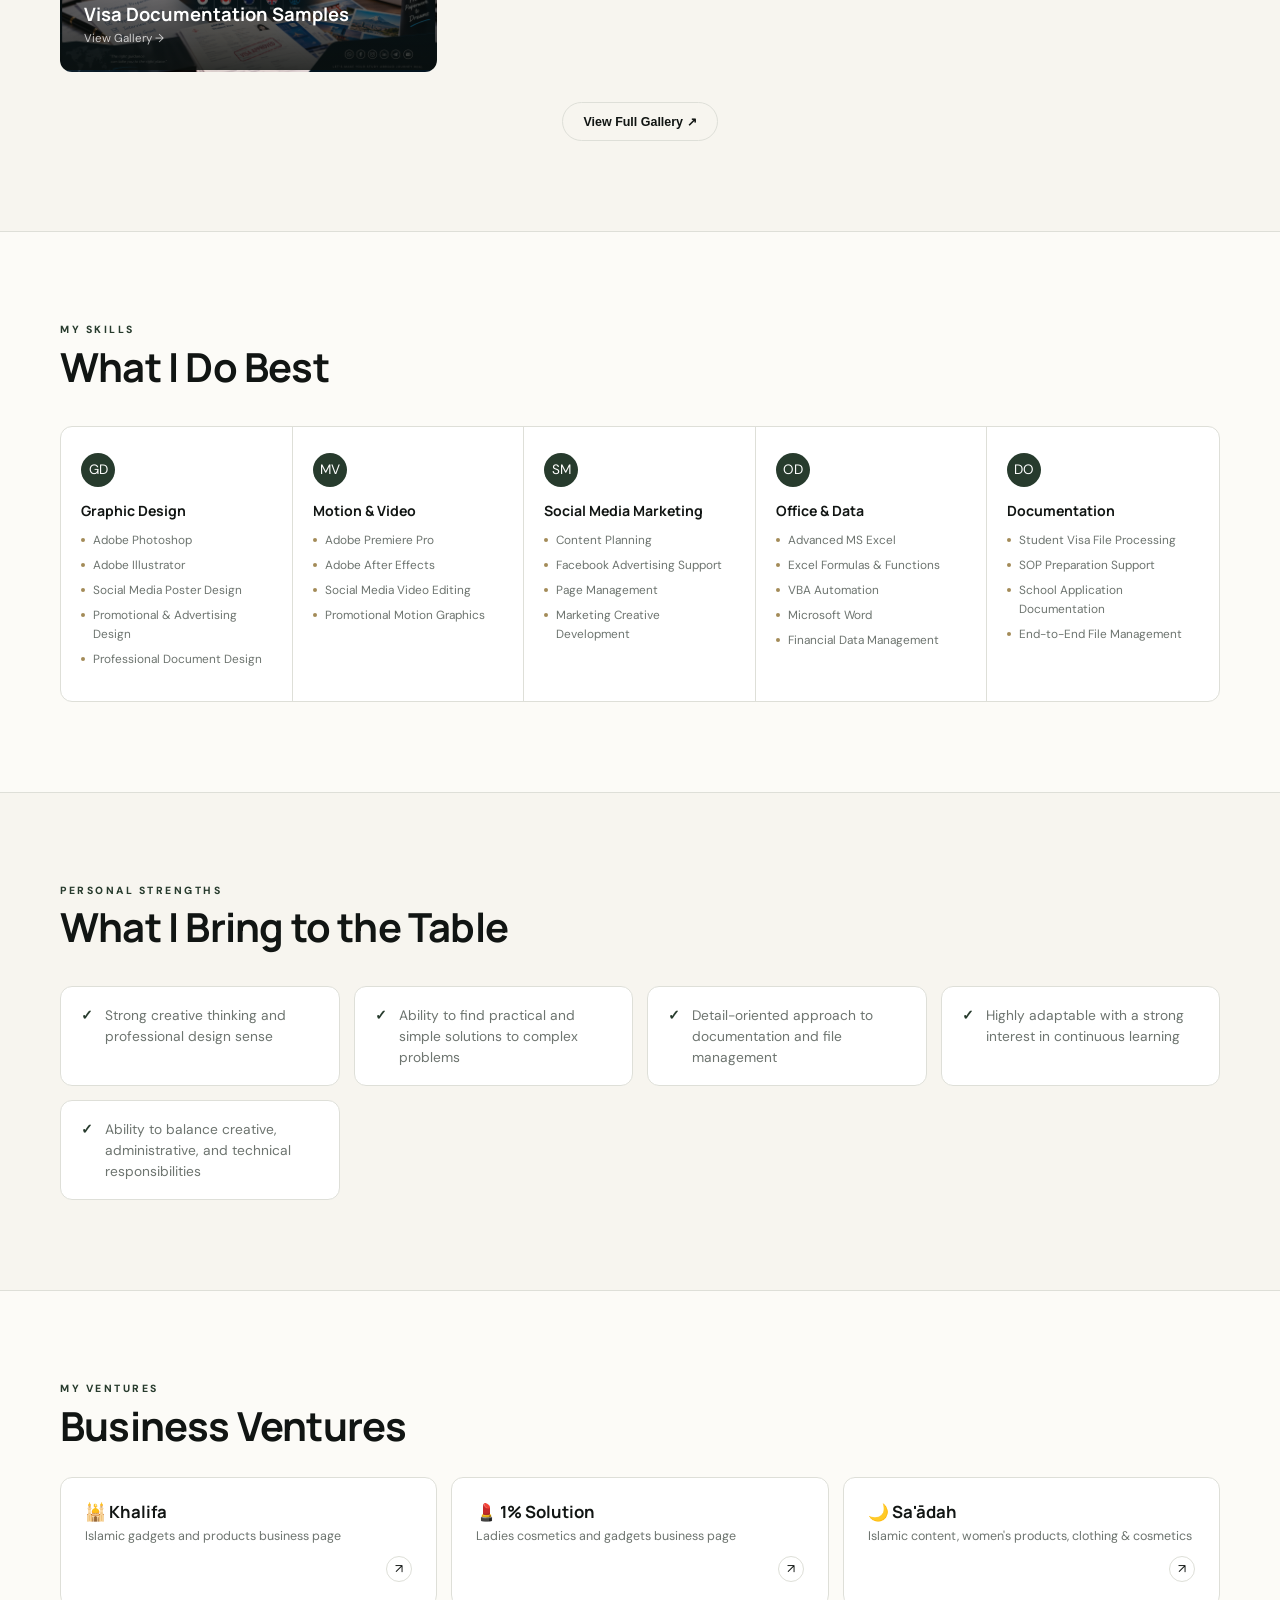
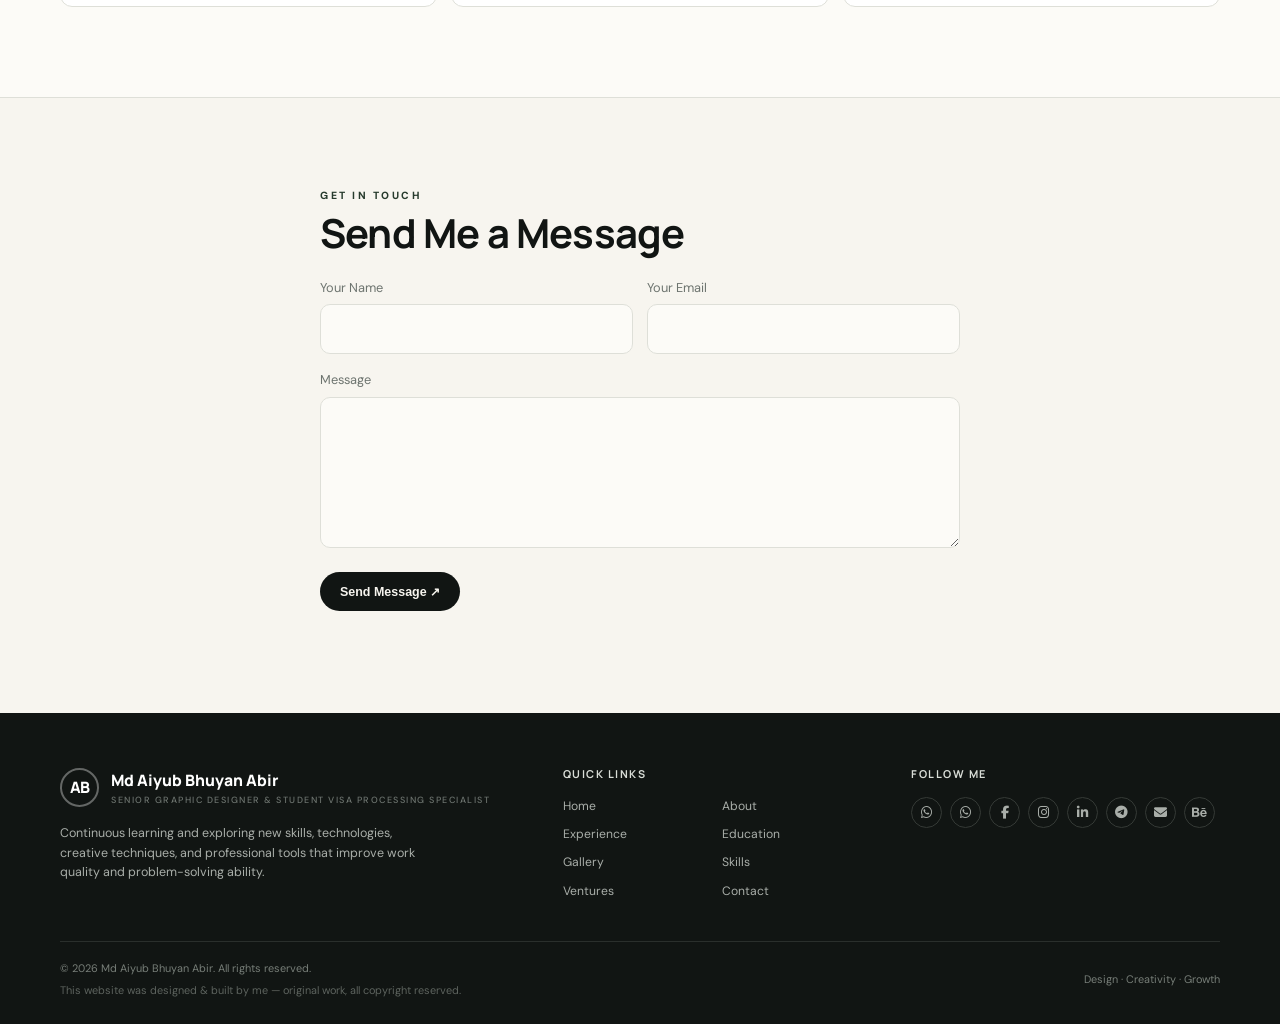
==== commit 01ba701c: "Add files via upload" ====
--- a/index.html
+++ b/index.html
@@ -19,11 +19,11 @@
     <nav id="navLinks">
       <a href="#home">Home</a>
       <a href="#about">About</a>
-      <a href="#skills">Skills</a>
       <a href="#experience">Experience</a>
       <a href="#education">Education</a>
+      <a href="#gallery">Gallery</a>
+      <a href="#skills">Skills</a>
       <a href="#ventures">Ventures</a>
-      <a href="#gallery">Gallery</a>
       <a href="#contact">Contact</a>
     </nav>
     <div class="nav-right">
@@ -80,20 +80,6 @@
     </div>
   </section>
 
-  <section id="skills" class="section">
-    <div class="container">
-      <div class="section-head pop-in"><div><div class="eyebrow">My Skills</div><h2>What I Do Best</h2></div></div>
-      <div class="skills" id="skillsGrid"></div>
-    </div>
-  </section>
-
-  <section id="strengths" class="section">
-    <div class="container">
-      <div class="section-head pop-in"><div><div class="eyebrow">Personal Strengths</div><h2>What I Bring to the Table</h2></div></div>
-      <ul class="strengths-list" id="strengthsList"></ul>
-    </div>
-  </section>
-
   <section id="experience" class="section white">
     <div class="container two-col">
       <div class="pop-in">
@@ -109,15 +95,7 @@
     </div>
   </section>
 
-  <section id="ventures" class="section">
-    <div class="container">
-      <div class="eyebrow pop-in">My Ventures</div>
-      <h2 class="pop-in">Business Ventures</h2>
-      <div class="ventures" id="ventureGrid" style="margin-top:30px"></div>
-    </div>
-  </section>
-
-  <section id="gallery" class="section white">
+  <section id="gallery" class="section">
     <div class="container">
       <div class="eyebrow pop-in">My Portfolio</div>
       <h2 class="pop-in">Portfolio / Work Gallery</h2>
@@ -125,6 +103,28 @@
       <div style="text-align:center;margin-top:30px;">
         <button class="secondary" id="viewFullGalleryBtn" type="button">View Full Gallery ↗</button>
       </div>
+    </div>
+  </section>
+
+  <section id="skills" class="section white">
+    <div class="container">
+      <div class="section-head pop-in"><div><div class="eyebrow">My Skills</div><h2>What I Do Best</h2></div></div>
+      <div class="skills" id="skillsGrid"></div>
+    </div>
+  </section>
+
+  <section id="strengths" class="section">
+    <div class="container">
+      <div class="section-head pop-in"><div><div class="eyebrow">Personal Strengths</div><h2>What I Bring to the Table</h2></div></div>
+      <ul class="strengths-list" id="strengthsList"></ul>
+    </div>
+  </section>
+
+  <section id="ventures" class="section white">
+    <div class="container">
+      <div class="eyebrow pop-in">My Ventures</div>
+      <h2 class="pop-in">Business Ventures</h2>
+      <div class="ventures" id="ventureGrid" style="margin-top:30px"></div>
     </div>
   </section>
 
@@ -174,8 +174,8 @@
       <div>
         <h4>Quick Links</h4>
         <div class="footer-links">
-          <a href="#home">Home</a><a href="#about">About</a><a href="#skills">Skills</a><a href="#experience">Experience</a>
-          <a href="#education">Education</a><a href="#ventures">Ventures</a><a href="#gallery">Gallery</a><a href="#contact">Contact</a>
+          <a href="#home">Home</a><a href="#about">About</a><a href="#experience">Experience</a><a href="#education">Education</a>
+          <a href="#gallery">Gallery</a><a href="#skills">Skills</a><a href="#ventures">Ventures</a><a href="#contact">Contact</a>
         </div>
       </div>
       <div>
--- a/style.css
+++ b/style.css
@@ -266,6 +266,14 @@
   color:#fff; background: linear-gradient(to top, rgba(0,0,0,.72), transparent); }
 .work-empty{ grid-column:1/-1; border:1.5px dashed var(--border); border-radius: var(--radius); padding:36px 20px; text-align:center; color: var(--text-faint); font-size:.86rem; }
 
+.work-see-more{ display:flex; align-items:center; justify-content:center; text-decoration:none;
+  background: var(--grad); }
+.work-see-more .see-more-inner{ color:#fff; font-family:'Manrope',sans-serif; font-weight:800; font-size:1rem;
+  display:flex; align-items:center; gap:8px; letter-spacing:.2px; }
+.work-see-more .see-more-arrow{ display:inline-block; transition: transform .25s var(--ease); }
+.work-see-more:hover .see-more-arrow{ transform: translate(3px,-3px); }
+.work-see-more:hover{ filter:brightness(1.08); }
+
 .lightbox{ position:fixed; inset:0; z-index:200; display:flex; align-items:center; justify-content:center;
   background: rgba(var(--ink-rgb),.82); opacity:0; pointer-events:none; transition: opacity .3s; padding:32px; }
 .lightbox.open{ opacity:1; pointer-events:auto; }
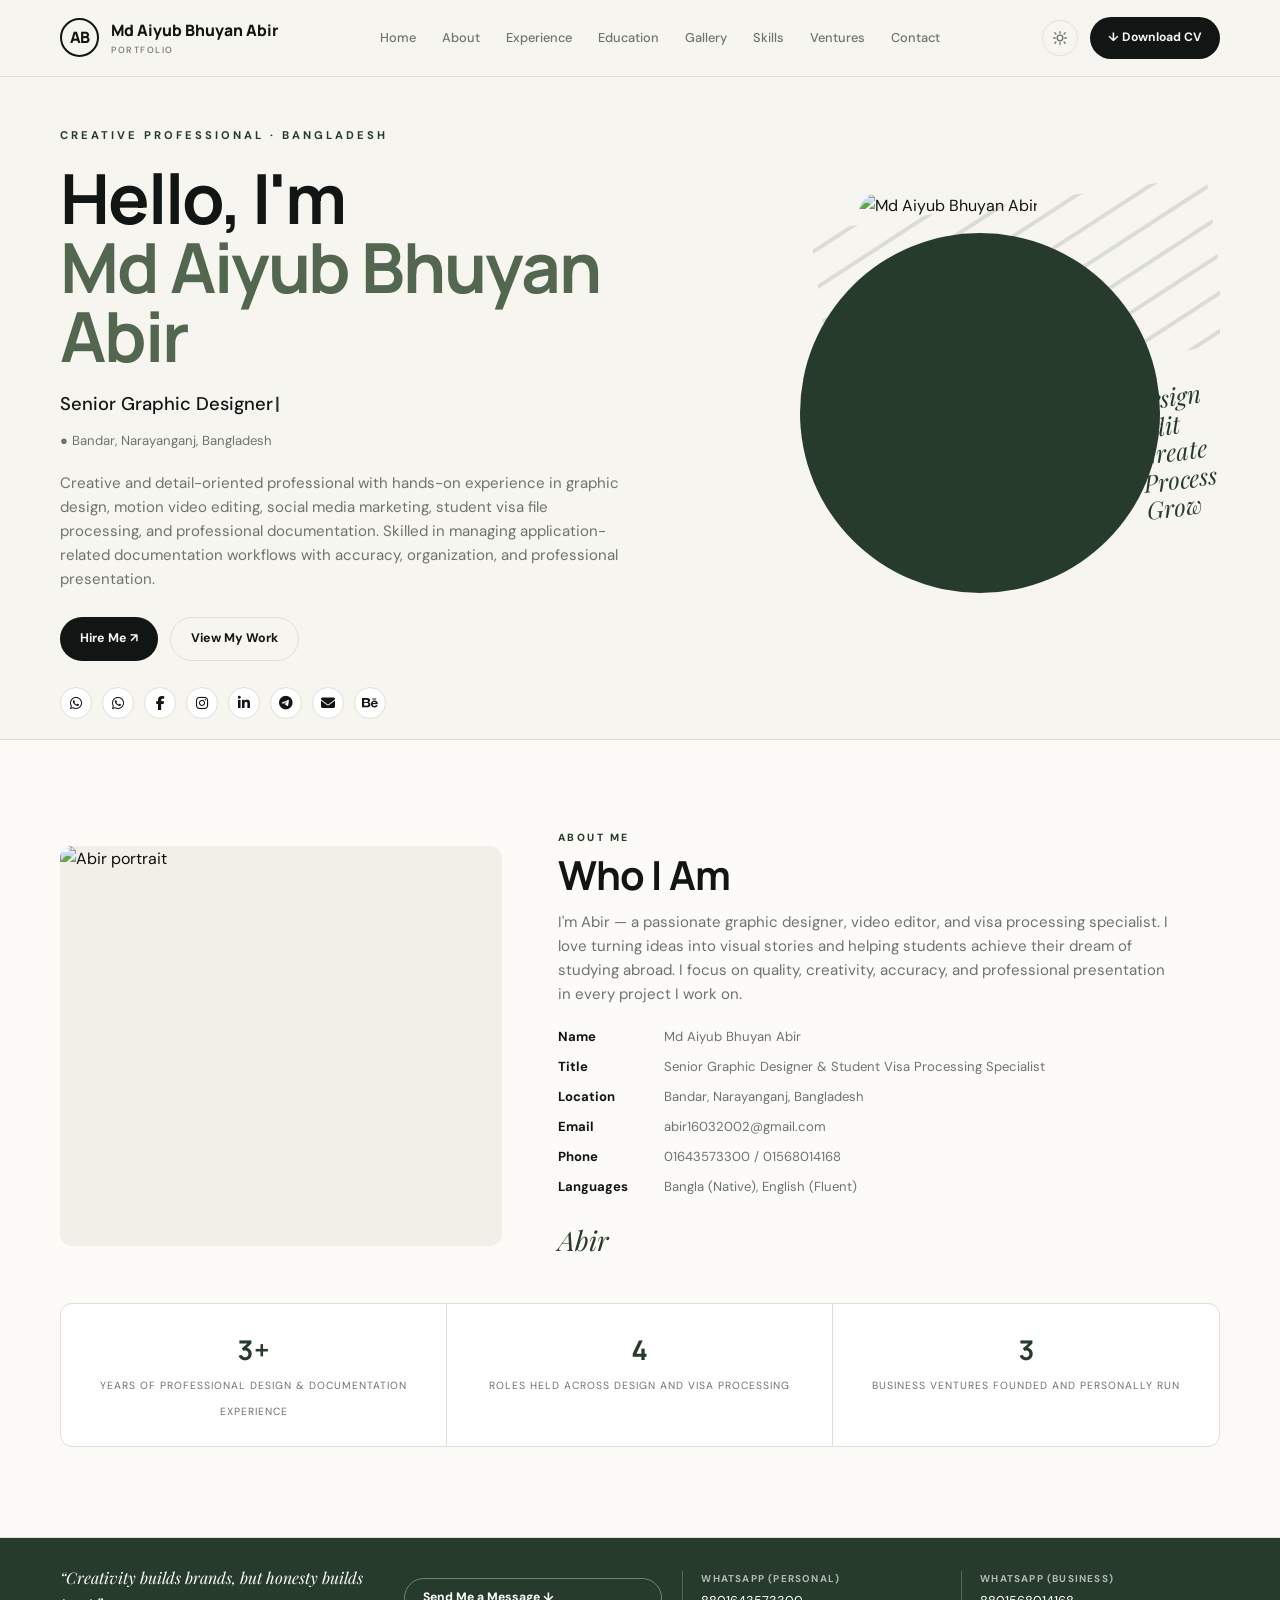
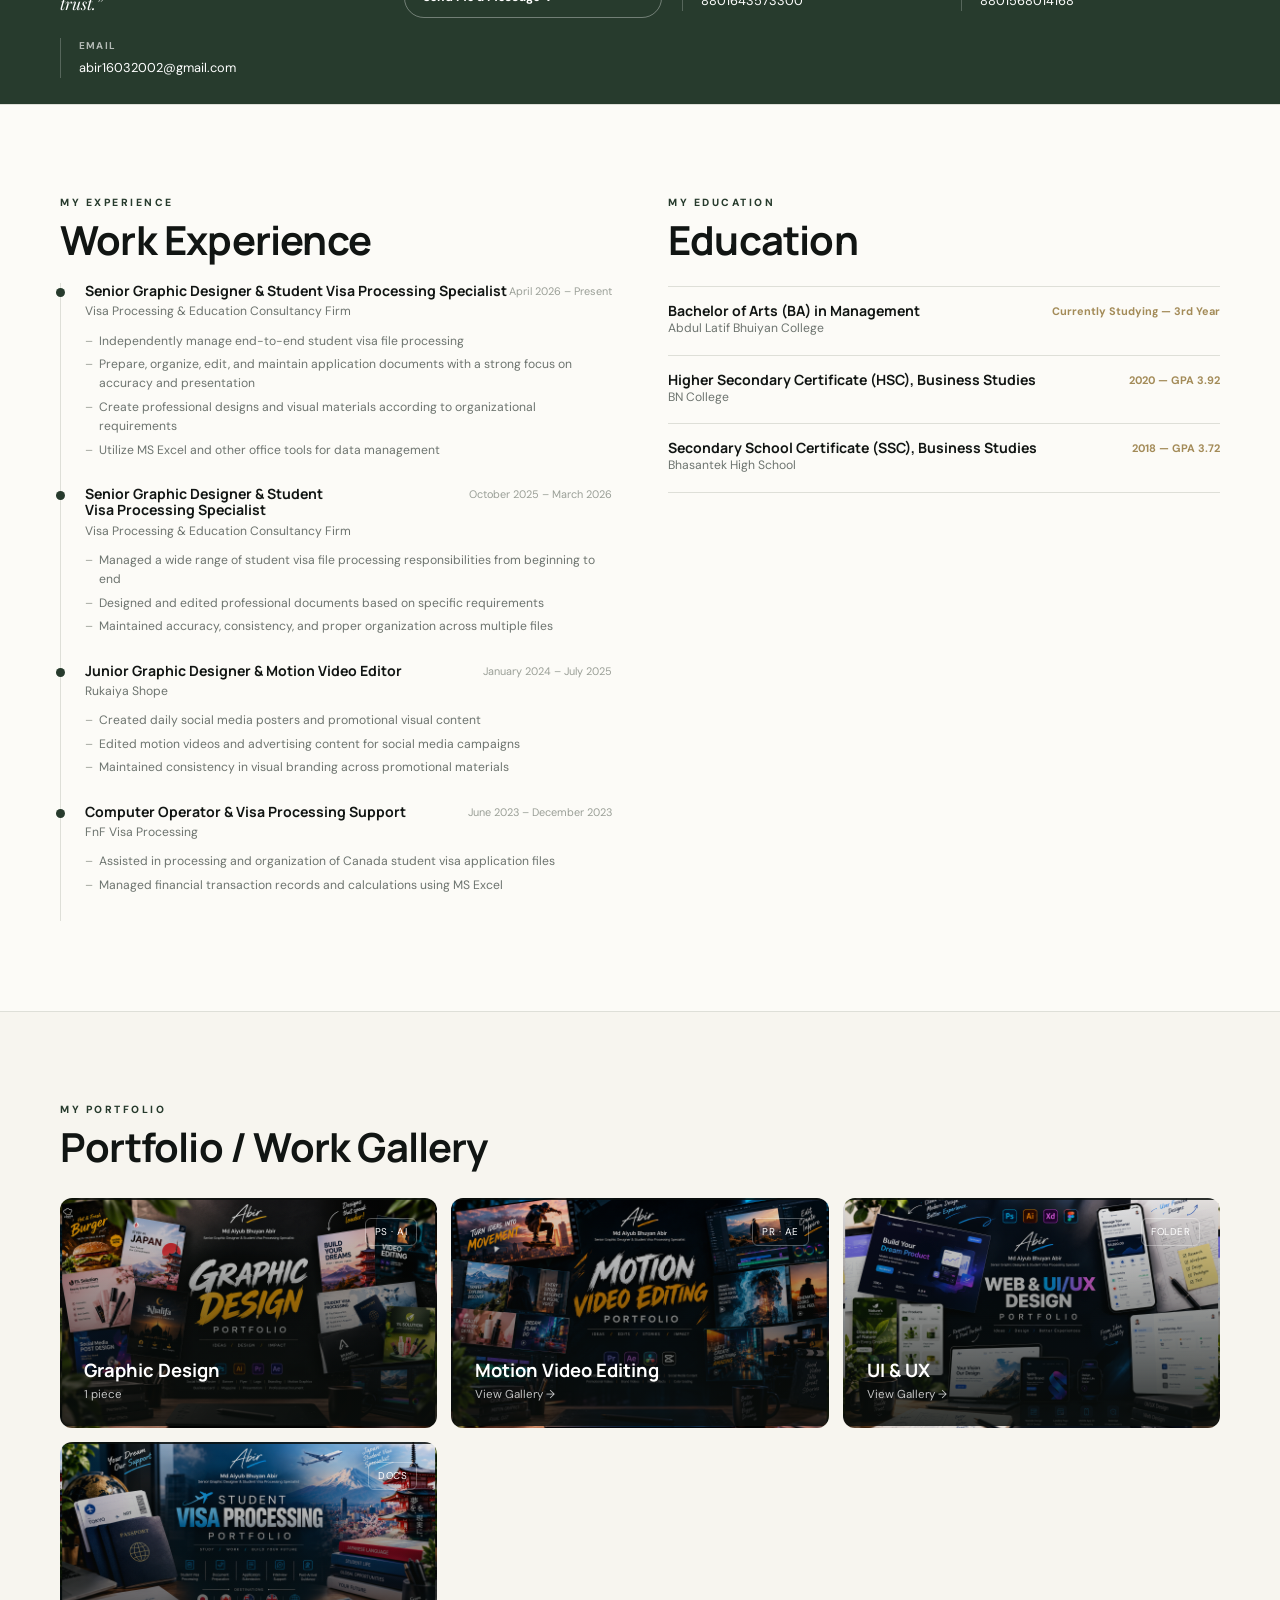
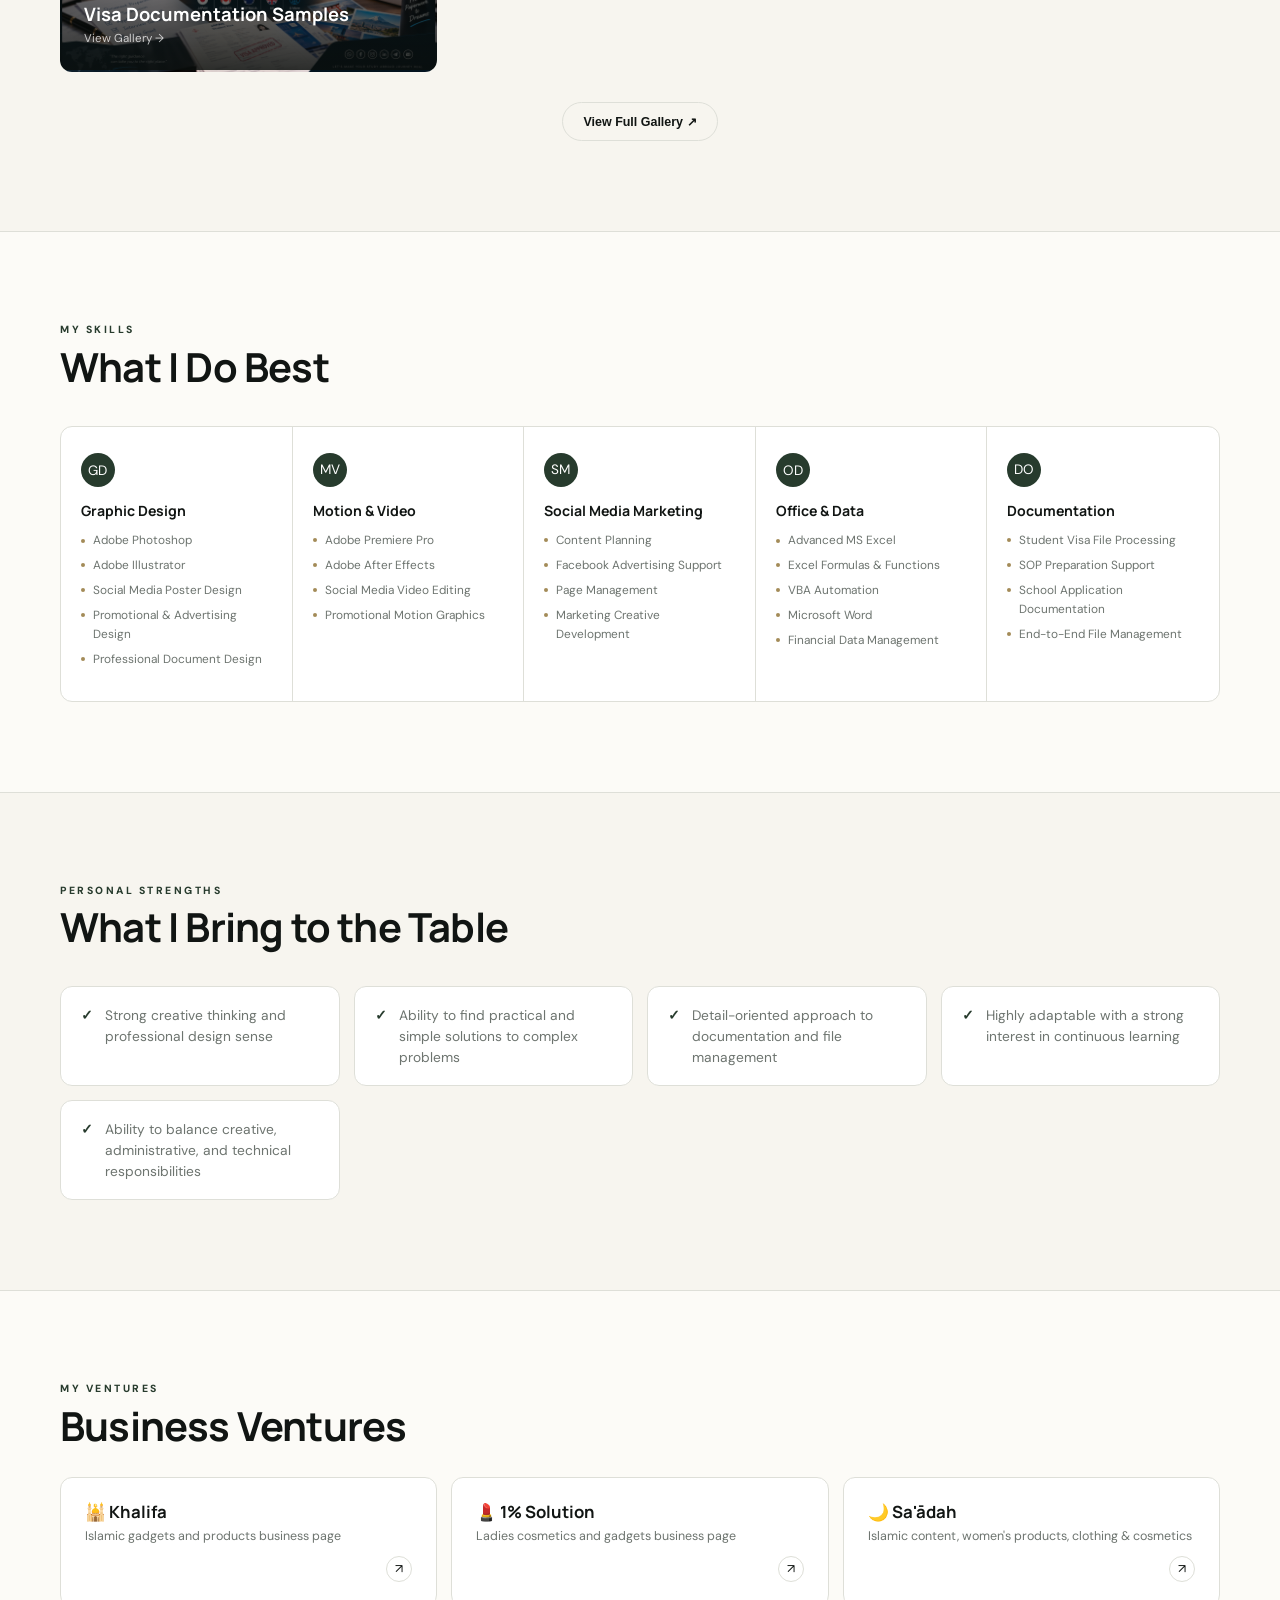
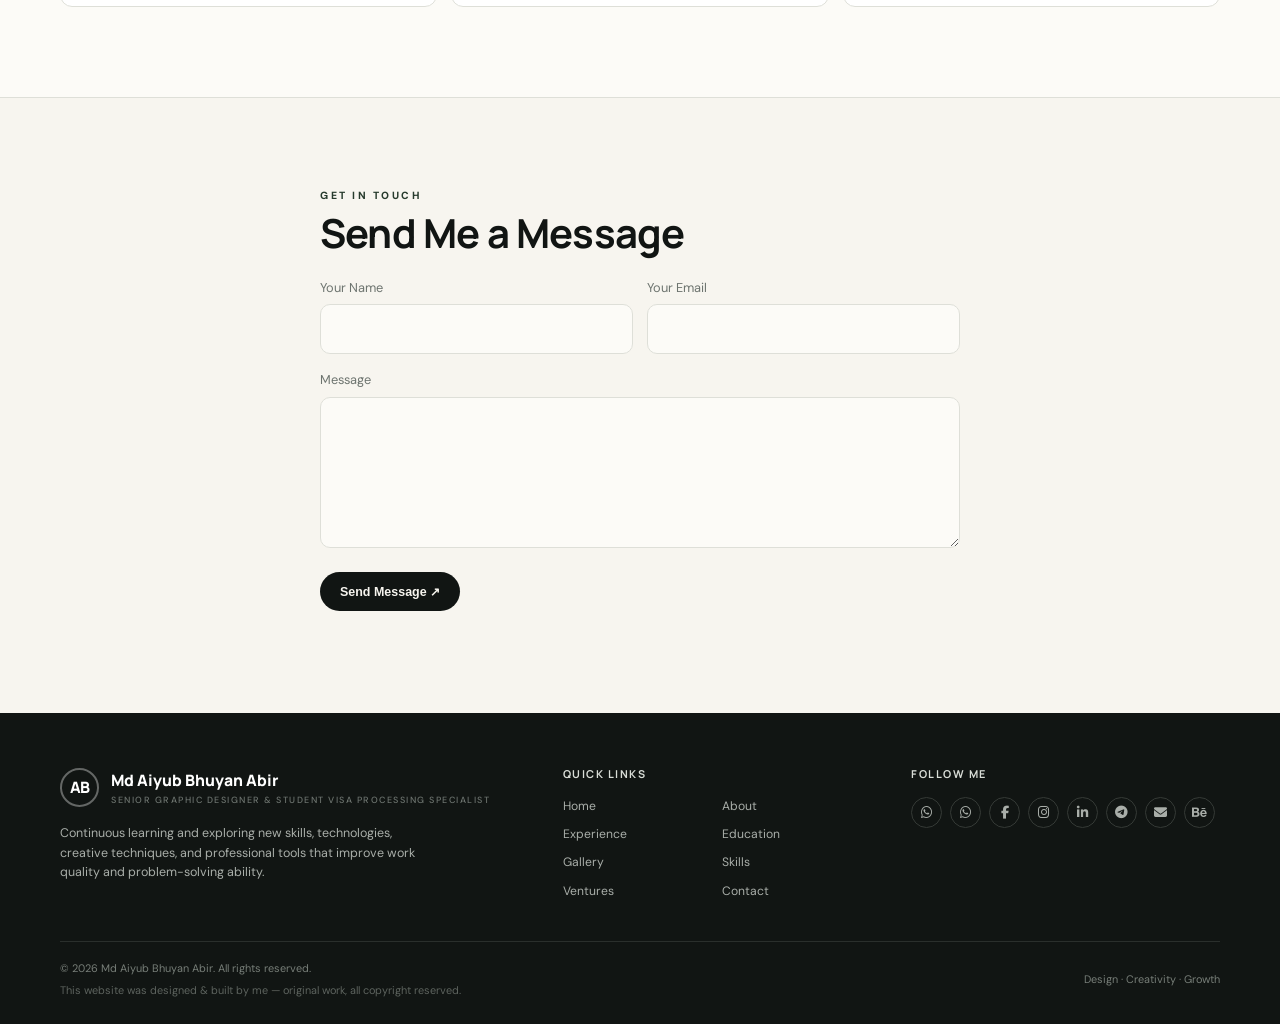
==== commit f67b7d3d: "Add files via upload" ====
--- a/index.html
+++ b/index.html
@@ -31,7 +31,11 @@
         <svg class="i-sun" viewBox="0 0 24 24" fill="none" stroke="currentColor" stroke-width="2" stroke-linecap="round"><circle cx="12" cy="12" r="4.2"/><path d="M12 2.5v2.4M12 19.1v2.4M4.2 4.2l1.7 1.7M18.1 18.1l1.7 1.7M2.5 12h2.4M19.1 12h2.4M4.2 19.8l1.7-1.7M18.1 5.9l1.7-1.7"/></svg>
         <svg class="i-moon" viewBox="0 0 24 24" fill="currentColor"><path d="M20.5 14.6a8.5 8.5 0 1 1-9.1-12 7 7 0 0 0 9.1 12z"/></svg>
       </button>
-      <a href="#" id="navCvLink" download class="cv-btn">↓ Download CV</a>
+      <div class="cv-dropdown" id="cvDropdown" style="display:none;">
+        <a href="#" id="cvSingleLink" class="cv-btn" style="display:none;">↓ Download CV</a>
+        <button type="button" id="cvDropdownBtn" class="cv-btn" style="display:none;">↓ Download CV <span class="cv-caret">▾</span></button>
+        <div class="cv-dropdown-menu" id="cvDropdownMenu"></div>
+      </div>
       <button class="nav-toggle" id="navToggle" aria-label="Menu">☰</button>
     </div>
   </div>
@@ -196,6 +200,19 @@
   </div>
 </footer>
 
+<div class="cv-password-modal" id="cvPasswordModal">
+  <div class="cv-password-box">
+    <h3>Password Protected</h3>
+    <p>Enter the password to download this CV.</p>
+    <input type="password" id="cvPasswordInput" autocomplete="off">
+    <div class="cv-password-error" id="cvPasswordError"></div>
+    <div class="cv-password-actions">
+      <button type="button" class="secondary" id="cvPasswordCancel">Cancel</button>
+      <button type="button" class="primary" id="cvPasswordSubmit" style="border:none;cursor:pointer;">Download ↓</button>
+    </div>
+  </div>
+</div>
+
 <div class="toast" id="toast"></div>
 
 <script src="https://cdnjs.cloudflare.com/ajax/libs/gsap/3.12.5/gsap.min.js" defer></script>
--- a/style.css
+++ b/style.css
@@ -84,7 +84,16 @@
 .brand small{ display:block; font-family:'DM Sans',sans-serif; color: var(--text-dim); font-size:9px; font-weight:500; letter-spacing:1.5px; text-transform:uppercase; }
 #navLinks{ display:flex; gap:26px; font-size:.8rem; color: var(--text-dim); font-weight:500; }
 #navLinks a:hover{ color: var(--text); }
-.cv-btn{ background: var(--text); color: var(--bg); border-radius:999px; padding:11px 18px; font-size:.76rem; font-weight:700;
+.cv-dropdown{ position:relative; }
+.cv-dropdown-menu{ position:absolute; top:calc(100% + 8px); right:0; min-width:200px; background:var(--surface);
+  border:1px solid var(--border); border-radius:12px; box-shadow:var(--shadow); padding:6px; display:none; z-index:50; }
+.cv-dropdown.open .cv-dropdown-menu{ display:block; }
+.cv-dropdown-menu a{ display:block; padding:9px 12px; border-radius:8px; font-size:.8rem; color:var(--text); text-decoration:none; white-space:nowrap; }
+.cv-dropdown-menu a:hover{ background:var(--surface-2); }
+.cv-caret{ font-size:.7rem; margin-left:2px; }
+@media (max-width:640px){ .cv-dropdown{ display:none; } }
+
+.cv-btn{ border:none; cursor:pointer; font-family:inherit; background: var(--text); color: var(--bg); border-radius:999px; padding:11px 18px; font-size:.76rem; font-weight:700;
   display:inline-flex; align-items:center; gap:6px; white-space:nowrap; transition: transform .2s, opacity .2s; }
 .cv-btn:hover{ transform: translateY(-2px); opacity:.88; }
 @media (max-width:640px){ .cv-btn{ display:none; } }
@@ -282,6 +291,20 @@
 .lightbox figcaption{ color:#fff; text-align:center; margin-top:14px; font-size:.9rem; opacity:.85; }
 .lightbox-close{ position:absolute; top:20px; right:24px; background:none; border:none; color:#fff; font-size:2rem; cursor:pointer; line-height:1; }
 
+/* ===== CV download password modal ===== */
+.cv-password-modal{ position:fixed; inset:0; z-index:300; display:flex; align-items:center; justify-content:center;
+  background: rgba(var(--ink-rgb),.55); opacity:0; pointer-events:none; transition: opacity .25s; padding:20px; }
+.cv-password-modal.open{ opacity:1; pointer-events:auto; }
+.cv-password-box{ background: var(--surface); border-radius: var(--radius); padding:28px; max-width:340px; width:100%;
+  box-shadow: var(--shadow); text-align:center; }
+.cv-password-box h3{ font-family:'Manrope',sans-serif; font-size:1.05rem; margin:0 0 6px; }
+.cv-password-box p{ font-size:.82rem; color: var(--text-dim); margin:0 0 16px; }
+.cv-password-box input{ width:100%; padding:10px 12px; border-radius: var(--radius-sm); border:1px solid var(--border);
+  background: var(--bg); color: var(--text); font-size:.9rem; text-align:center; }
+.cv-password-error{ color: var(--danger); font-size:.78rem; min-height:1.2em; margin-top:8px; }
+.cv-password-actions{ display:flex; gap:10px; justify-content:center; margin-top:14px; }
+.cv-password-actions button{ font-size:.8rem; padding:9px 16px; border-radius:999px; }
+
 /* ===== Full-screen gallery overlay (combined, filterable "dedicated view") ===== */
 .gallery-overlay{ position:fixed; inset:0; z-index:250; background: var(--bg);
   opacity:0; pointer-events:none; transform: translateY(14px); transition: opacity .3s var(--ease), transform .3s var(--ease);
@@ -336,7 +359,7 @@
 }
 .toast.show{ opacity:1; transform: translateX(-50%) translateY(0); }
 
-@media print{ header, .actions, .socials, .cv-btn, .theme-toggle{ display:none; } }
+@media print{ header, .actions, .socials, .cv-btn, .cv-dropdown, .theme-toggle{ display:none; } }
 
 /* =====================================================================
    Admin panel (admin.html) — shares this stylesheet, themed by the same
